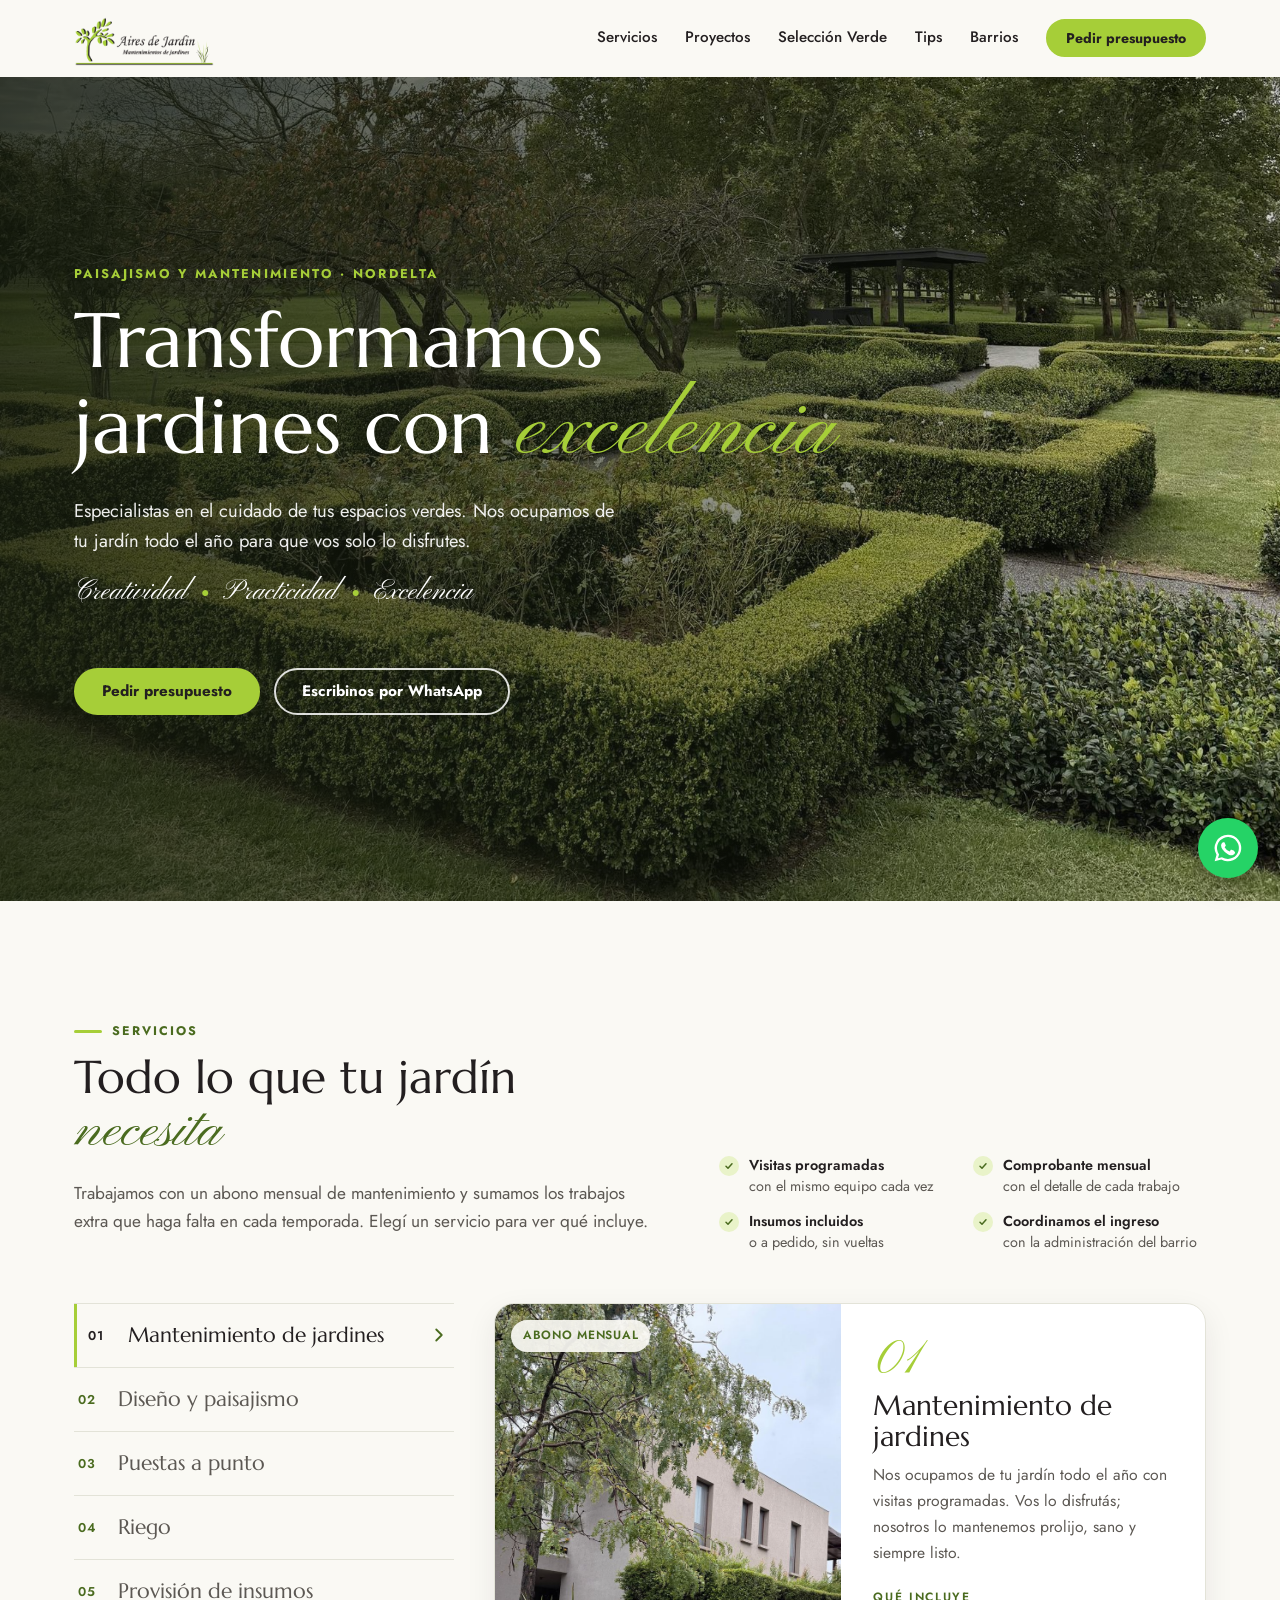
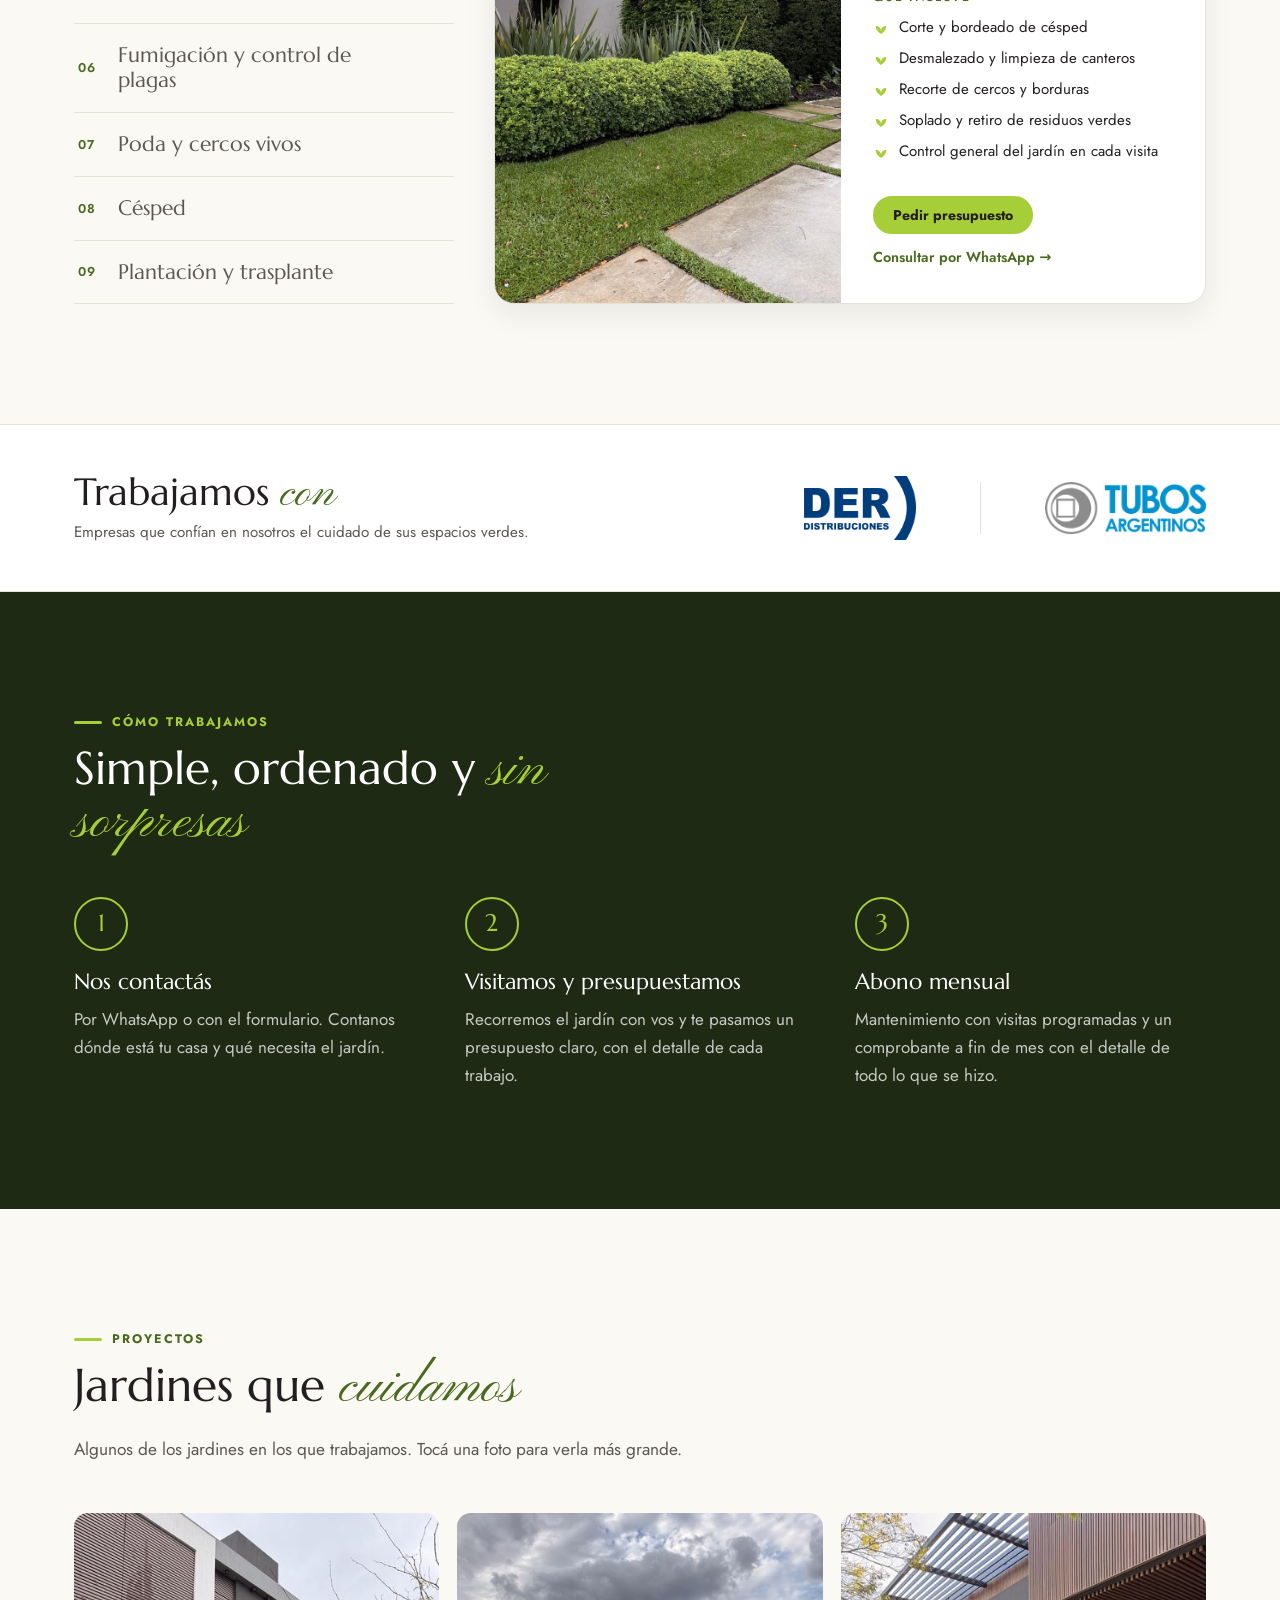
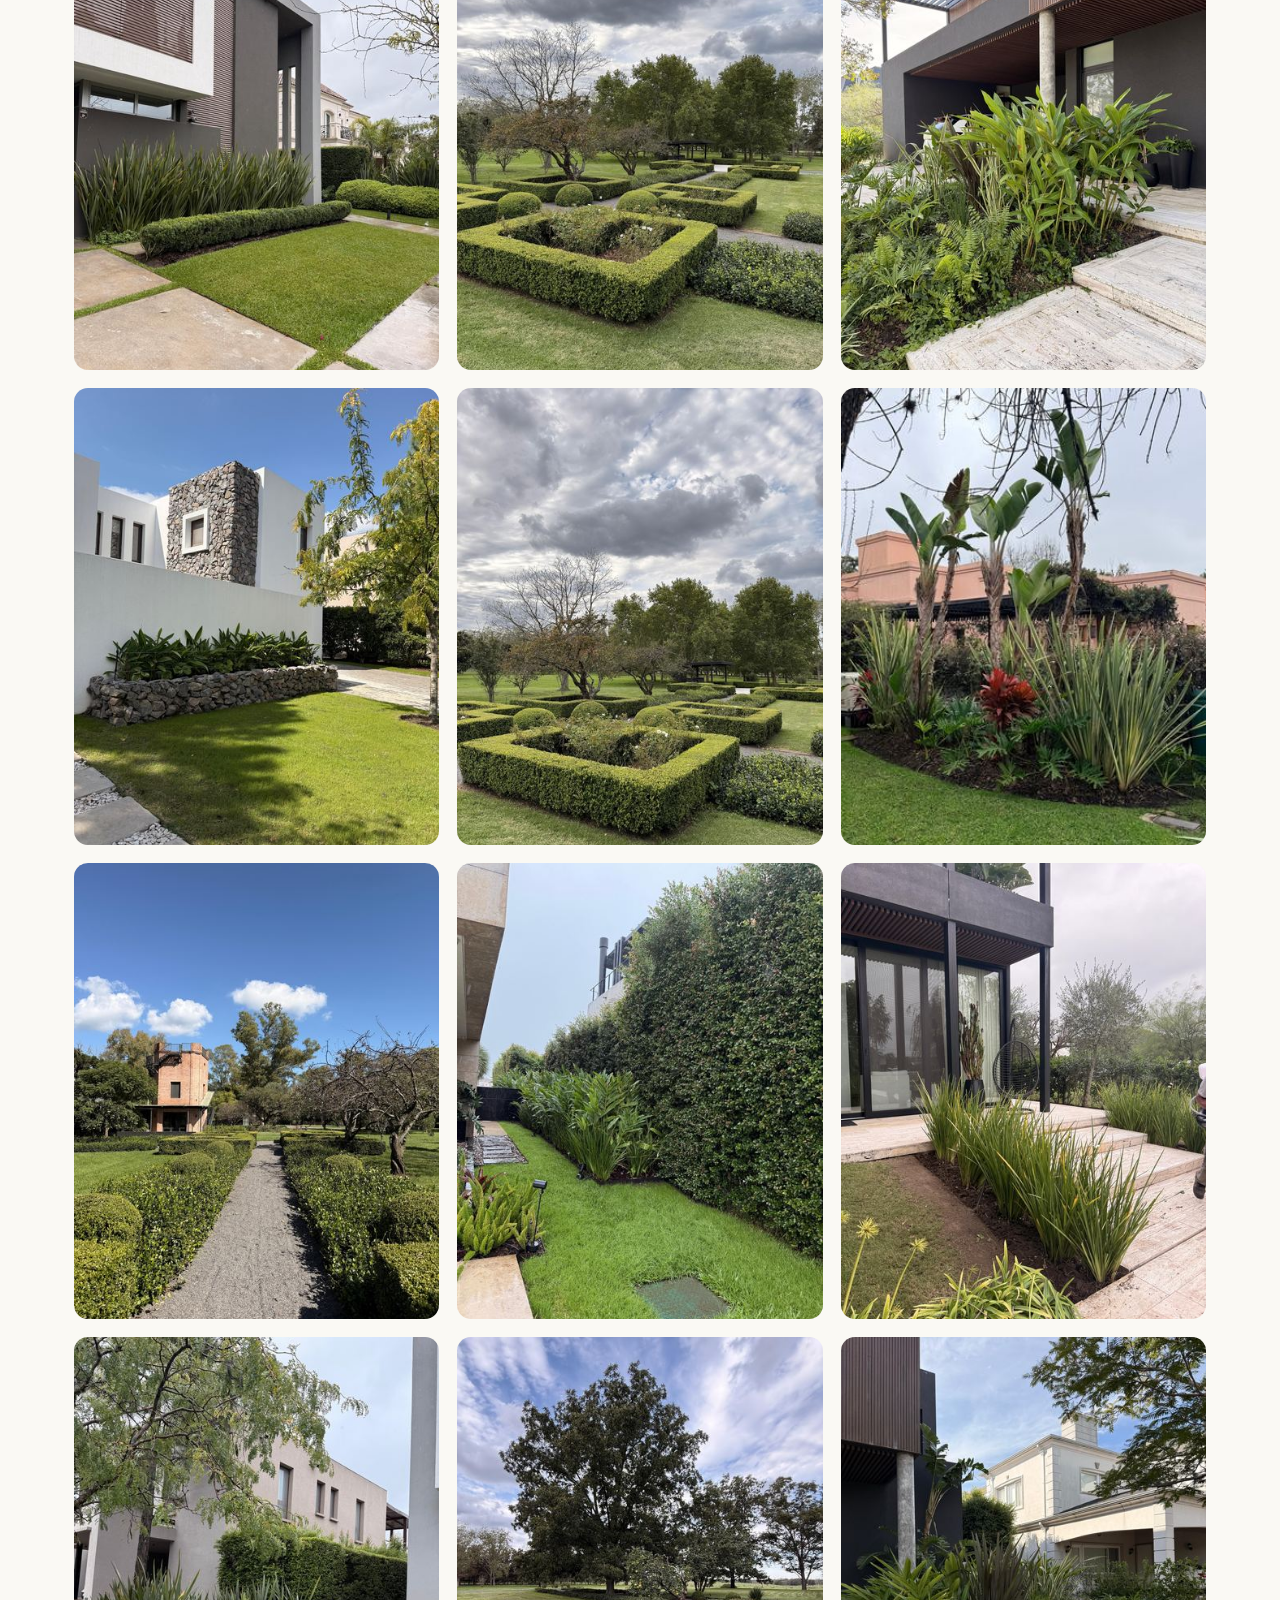
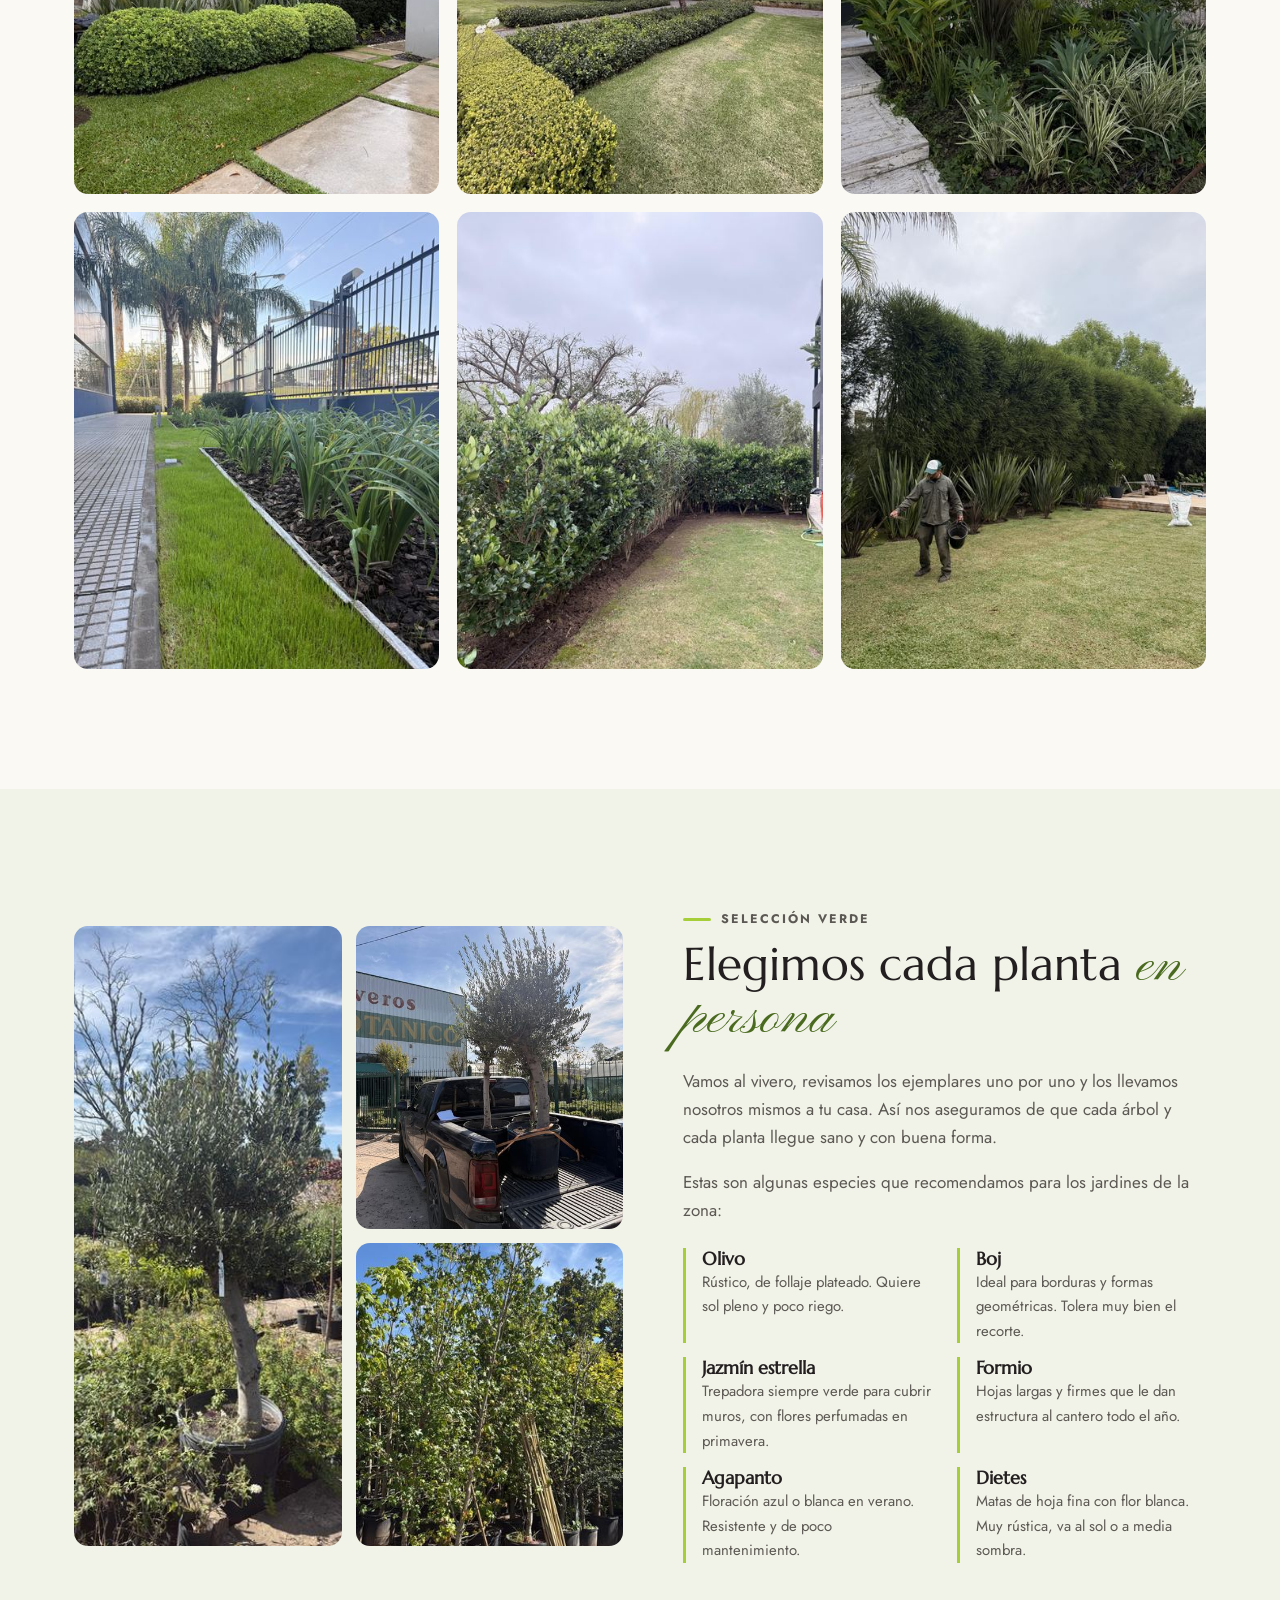
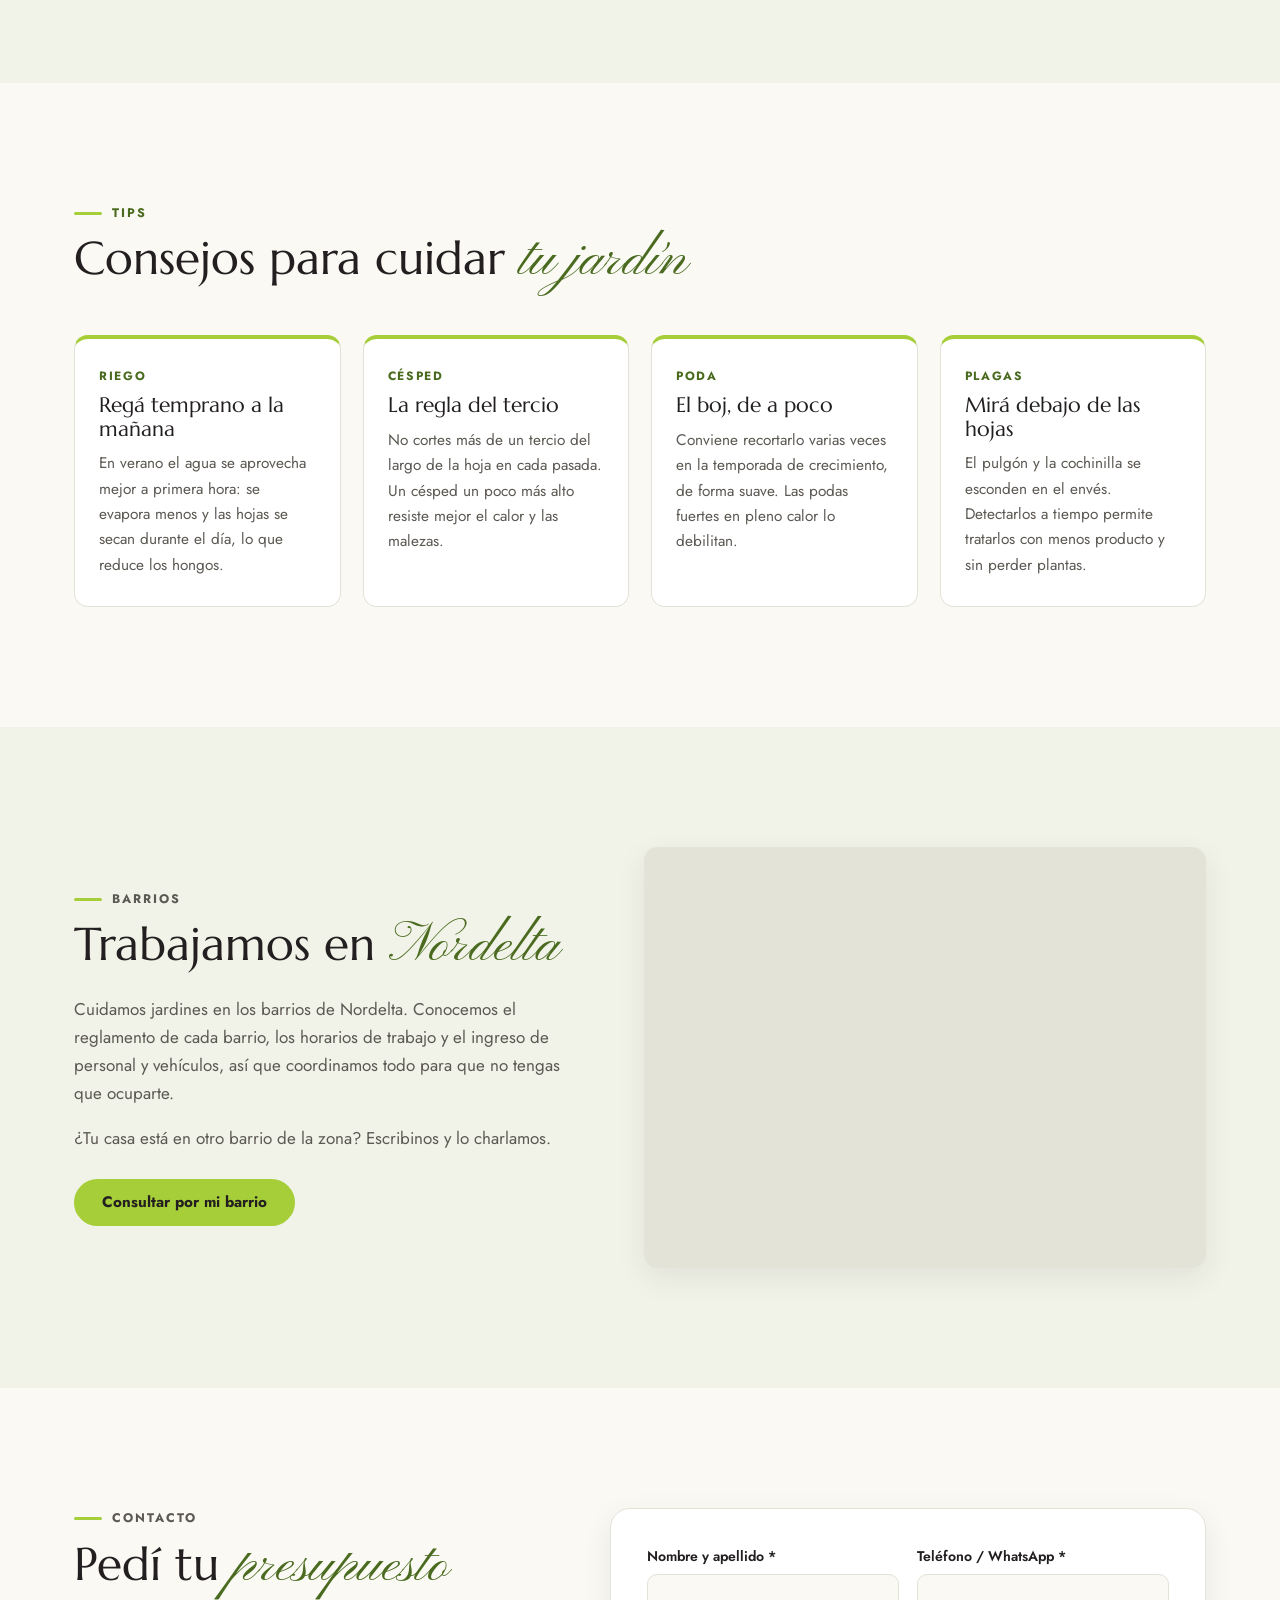
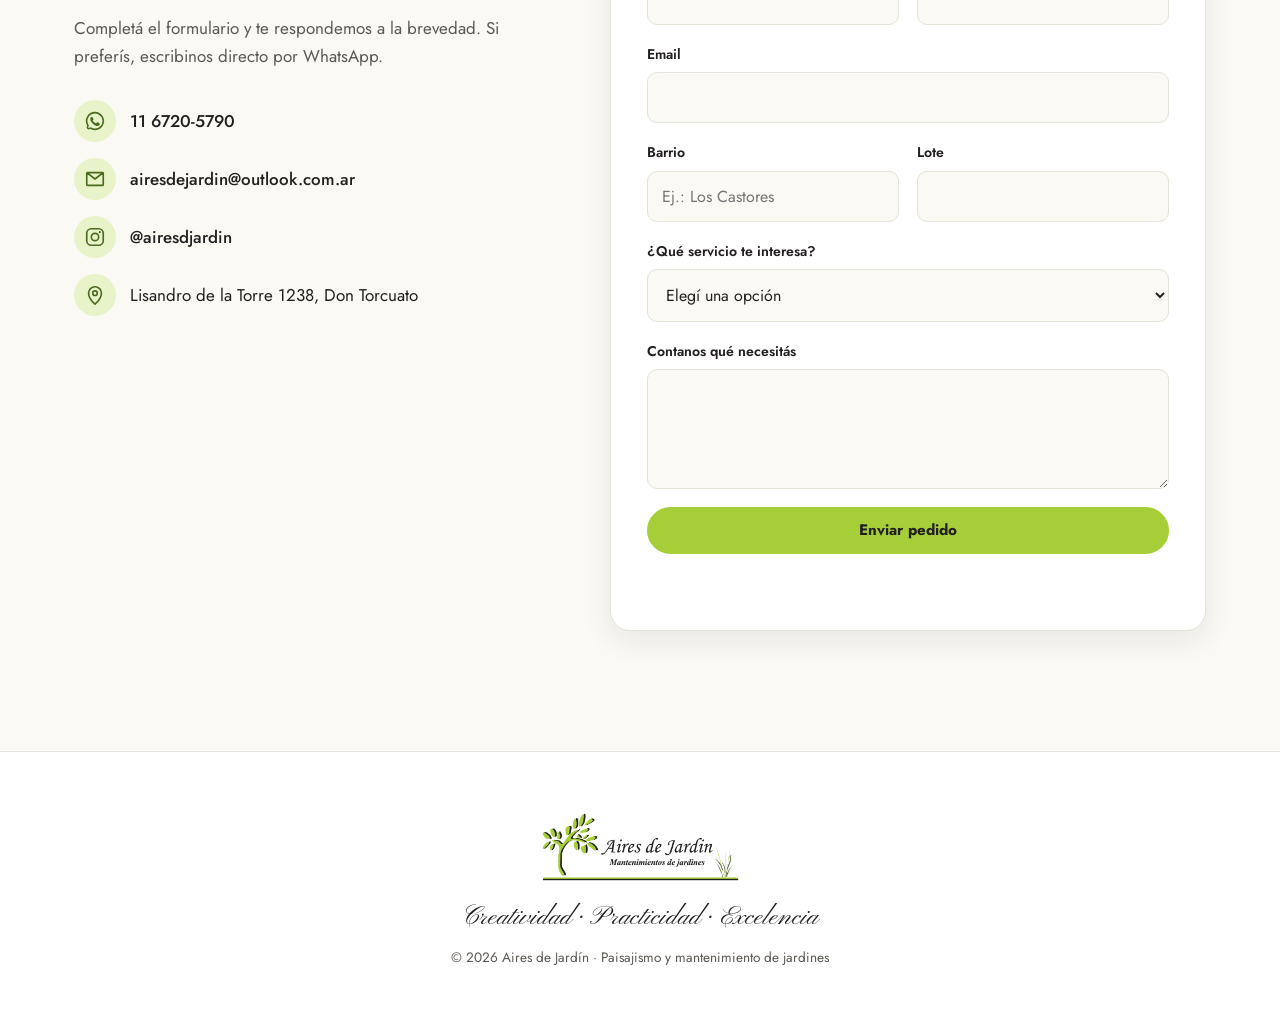
==== index.html @ b291ea43 "Publicar web 03/10/2026 21:58" ====
<!DOCTYPE html>
<html lang="es-AR">
<head>
  <meta charset="UTF-8">
  <meta name="viewport" content="width=device-width, initial-scale=1">
  <title>Aires de Jardín | Paisajismo y mantenimiento de jardines en Nordelta</title>
  <meta name="description" content="Paisajismo y mantenimiento integral de jardines en Nordelta. Diseño, puestas a punto, riego, poda, fumigación y provisión de insumos. Pedí tu presupuesto.">
  <meta name="robots" content="noindex, nofollow">
  <meta name="theme-color" content="#231F20">

  <meta property="og:type" content="website">
  <meta property="og:title" content="Aires de Jardín | Paisajismo y mantenimiento de jardines">
  <meta property="og:description" content="Especialista en el cuidado de tus espacios verdes. Creatividad, practicidad y excelencia en Nordelta.">
  <meta property="og:image" content="assets/img/hero/portada.jpg">
  <meta property="og:locale" content="es_AR">

  <link rel="icon" type="image/png" sizes="32x32" href="assets/logo/favicon-32.png">
  <link rel="apple-touch-icon" href="assets/logo/favicon-180.png">

  <link rel="preconnect" href="https://fonts.googleapis.com">
  <link rel="preconnect" href="https://fonts.gstatic.com" crossorigin>
  <link href="https://fonts.googleapis.com/css2?family=Marcellus&family=Pinyon+Script&family=Jost:wght@400;500;600;700&display=swap" rel="stylesheet">
  <link rel="stylesheet" href="css/estilos.css">

  <script type="application/ld+json">
  {
    "@context": "https://schema.org",
    "@type": "LandscapingBusiness",
    "name": "Aires de Jardín",
    "description": "Paisajismo y mantenimiento de jardines",
    "telephone": "+54 9 11 6720-5790",
    "email": "airesdejardin@outlook.com.ar",
    "address": {
      "@type": "PostalAddress",
      "streetAddress": "Lisandro de la Torre 1238",
      "postalCode": "1611",
      "addressLocality": "Don Torcuato",
      "addressRegion": "Buenos Aires",
      "addressCountry": "AR"
    },
    "areaServed": "Nordelta",
    "sameAs": ["https://www.instagram.com/airesdjardin/", "https://linktr.ee/airesdjardin"]
  }
  </script>
</head>
<body>

<!-- ═══════════ ENCABEZADO ═══════════ -->
<header class="encabezado" id="encabezado">
  <div class="contenedor encabezado__fila">
    <a href="#inicio" class="encabezado__logo" aria-label="Aires de Jardín, ir al inicio">
      <img src="assets/logo/logo-web.png" alt="Aires de Jardín — Mantenimientos de jardines" width="720" height="288">
    </a>

    <button class="menu-boton" id="menuBoton" aria-label="Abrir menú" aria-expanded="false" aria-controls="menu">
      <span></span><span></span><span></span>
    </button>

    <nav class="menu" id="menu" aria-label="Secciones">
      <a href="#servicios">Servicios</a>
      <a href="#proyectos">Proyectos</a>
      <a href="#seleccion-verde">Selección Verde</a>
      <a href="#tips">Tips</a>
      <a href="#barrios">Barrios</a>
      <a href="#contacto" class="boton boton--chico">Pedir presupuesto</a>
    </nav>
  </div>
</header>

<main>

<!-- ═══════════ INICIO ═══════════ -->
<section class="portada" id="inicio">
  <img class="portada__foto" src="assets/img/hero/portada.jpg" alt="Jardín con borduras de boj recortadas en forma geométrica, rosales blancos y árboles al fondo" fetchpriority="high">
  <div class="portada__velo"></div>
  <div class="contenedor portada__contenido">
    <p class="portada__antetitulo">Paisajismo y mantenimiento · Nordelta</p>
    <h1>Transformamos jardines con <em>excelencia</em></h1>
    <p class="portada__texto">Especialistas en el cuidado de tus espacios verdes. Nos ocupamos de tu jardín todo el año para que vos solo lo disfrutes.</p>
    <ul class="portada__valores">
      <li>Creatividad</li>
      <li>Practicidad</li>
      <li>Excelencia</li>
    </ul>
    <div class="portada__botones">
      <a href="#contacto" class="boton">Pedir presupuesto</a>
      <a href="https://wa.me/5491167205790?text=Hola%20Aires%20de%20Jard%C3%ADn%2C%20quisiera%20consultar%20por%20el%20mantenimiento%20de%20mi%20jard%C3%ADn." class="boton boton--claro" target="_blank" rel="noopener">Escribinos por WhatsApp</a>
    </div>
  </div>
</section>

<!-- ═══════════ SERVICIOS ═══════════ -->
<section class="seccion" id="servicios">
  <div class="contenedor">
    <div class="servicios__cabecera">
      <header class="seccion__titulo">
        <p class="antetitulo">Servicios</p>
        <h2>Todo lo que tu jardín <em>necesita</em></h2>
        <p>Trabajamos con un abono mensual de mantenimiento y sumamos los trabajos extra que haga falta en cada temporada. Elegí un servicio para ver qué incluye.</p>
      </header>
      <ul class="ventajas">
        <li><strong>Visitas programadas</strong> con el mismo equipo cada vez</li>
        <li><strong>Comprobante mensual</strong> con el detalle de cada trabajo</li>
        <li><strong>Insumos incluidos</strong> o a pedido, sin vueltas</li>
        <li><strong>Coordinamos el ingreso</strong> con la administración del barrio</li>
      </ul>
    </div>

    <div class="srv" id="srv">
      <button class="srv__tab activo" id="srv-tab-mantenimiento" aria-expanded="true" aria-controls="srv-mantenimiento">
        <span class="srv__num">01</span>
        <span class="srv__nombre">Mantenimiento de jardines</span>
        <svg class="srv__flecha" viewBox="0 0 24 24" aria-hidden="true"><path d="M9 6l6 6-6 6"/></svg>
      </button>
      <div class="srv__panel activo" id="srv-mantenimiento" role="region" aria-labelledby="srv-tab-mantenimiento">
        <div class="srv__foto">
          <img src="assets/img/galeria/borduras-boj.jpg" alt="Borduras redondeadas de boj frente a una casa con césped recién cortado" loading="lazy" width="1050" height="1400">
          <span class="srv__etiqueta">Abono mensual</span>
        </div>
        <div class="srv__info">
          <p class="srv__num-grande">01</p>
          <h3>Mantenimiento de jardines</h3>
          <p class="srv__desc">Nos ocupamos de tu jardín todo el año con visitas programadas. Vos lo disfrutás; nosotros lo mantenemos prolijo, sano y siempre listo.</p>
          <p class="srv__incluye">Qué incluye</p>
          <ul class="srv__lista">
              <li>Corte y bordeado de césped</li>
              <li>Desmalezado y limpieza de canteros</li>
              <li>Recorte de cercos y borduras</li>
              <li>Soplado y retiro de residuos verdes</li>
              <li>Control general del jardín en cada visita</li>
          </ul>
          <div class="srv__botones">
            <a href="#contacto" class="boton boton--chico" data-servicio="Mantenimiento mensual">Pedir presupuesto</a>
            <a href="https://wa.me/5491167205790?text=Hola%20Aires%20de%20Jard%C3%ADn%2C%20quisiera%20consultar%20por%20el%20servicio%20de%20mantenimiento%20de%20jardines." class="srv__wa" target="_blank" rel="noopener">Consultar por WhatsApp →</a>
          </div>
        </div>
      </div>
      <button class="srv__tab" id="srv-tab-diseno" aria-expanded="false" aria-controls="srv-diseno">
        <span class="srv__num">02</span>
        <span class="srv__nombre">Diseño y paisajismo</span>
        <svg class="srv__flecha" viewBox="0 0 24 24" aria-hidden="true"><path d="M9 6l6 6-6 6"/></svg>
      </button>
      <div class="srv__panel" id="srv-diseno" role="region" aria-labelledby="srv-tab-diseno">
        <div class="srv__foto">
          <img src="assets/img/galeria/cantero-entrada-galeria.jpg" alt="Cantero tropical con helechos y follaje junto a la entrada de una casa moderna" loading="lazy" width="1050" height="1400">
          <span class="srv__etiqueta">Proyectos</span>
        </div>
        <div class="srv__info">
          <p class="srv__num-grande">02</p>
          <h3>Diseño y paisajismo</h3>
          <p class="srv__desc">Creamos jardines nuevos o renovamos los existentes, eligiendo cada especie según el sol, el suelo y el estilo de la casa.</p>
          <p class="srv__incluye">Qué incluye</p>
          <ul class="srv__lista">
              <li>Relevamiento del espacio: sol, suelo y drenaje</li>
              <li>Propuesta de diseño y selección de especies</li>
              <li>Armado de canteros, borduras y senderos</li>
              <li>Ejecución completa de la obra</li>
              <li>Seguimiento después de la plantación</li>
          </ul>
          <div class="srv__botones">
            <a href="#contacto" class="boton boton--chico" data-servicio="Diseño y paisajismo">Pedir presupuesto</a>
            <a href="https://wa.me/5491167205790?text=Hola%20Aires%20de%20Jard%C3%ADn%2C%20quisiera%20consultar%20por%20el%20servicio%20de%20dise%C3%B1o%20y%20paisajismo." class="srv__wa" target="_blank" rel="noopener">Consultar por WhatsApp →</a>
          </div>
        </div>
      </div>
      <button class="srv__tab" id="srv-tab-puesta" aria-expanded="false" aria-controls="srv-puesta">
        <span class="srv__num">03</span>
        <span class="srv__nombre">Puestas a punto</span>
        <svg class="srv__flecha" viewBox="0 0 24 24" aria-hidden="true"><path d="M9 6l6 6-6 6"/></svg>
      </button>
      <div class="srv__panel" id="srv-puesta" role="region" aria-labelledby="srv-tab-puesta">
        <div class="srv__foto">
          <img src="assets/img/galeria/cerco-perimetral.jpg" alt="Cerco perimetral recortado y cantero limpio sobre césped" loading="lazy" width="1050" height="1400">
          <span class="srv__etiqueta">Trabajo puntual</span>
        </div>
        <div class="srv__info">
          <p class="srv__num-grande">03</p>
          <h3>Puestas a punto</h3>
          <p class="srv__desc">Recuperamos jardines descuidados o los dejamos impecables para un cambio de temporada, una mudanza o un evento especial.</p>
          <p class="srv__incluye">Qué incluye</p>
          <ul class="srv__lista">
              <li>Limpieza profunda y desmalezado</li>
              <li>Poda y recorte de todo el jardín</li>
              <li>Recuperación del césped</li>
              <li>Reposición de plantas y cobertura de canteros</li>
              <li>Retiro de todos los residuos</li>
          </ul>
          <div class="srv__botones">
            <a href="#contacto" class="boton boton--chico" data-servicio="Puesta a punto">Pedir presupuesto</a>
            <a href="https://wa.me/5491167205790?text=Hola%20Aires%20de%20Jard%C3%ADn%2C%20quisiera%20consultar%20por%20el%20servicio%20de%20puestas%20a%20punto." class="srv__wa" target="_blank" rel="noopener">Consultar por WhatsApp →</a>
          </div>
        </div>
      </div>
      <button class="srv__tab" id="srv-tab-riego" aria-expanded="false" aria-controls="srv-riego">
        <span class="srv__num">04</span>
        <span class="srv__nombre">Riego</span>
        <svg class="srv__flecha" viewBox="0 0 24 24" aria-hidden="true"><path d="M9 6l6 6-6 6"/></svg>
      </button>
      <div class="srv__panel" id="srv-riego" role="region" aria-labelledby="srv-tab-riego">
        <div class="srv__foto">
          <img src="assets/img/galeria/cerco-jazmin.jpg" alt="Jardín con césped verde y parejo junto a un muro cubierto de jazmín" loading="lazy" width="1050" height="1400">
          <span class="srv__etiqueta">Instalación y service</span>
        </div>
        <div class="srv__info">
          <p class="srv__num-grande">04</p>
          <h3>Riego</h3>
          <p class="srv__desc">Instalamos y mantenemos sistemas de riego automático para que cada sector reciba justo el agua que necesita.</p>
          <p class="srv__incluye">Qué incluye</p>
          <ul class="srv__lista">
              <li>Diseño e instalación por aspersión y goteo</li>
              <li>Programación de controladores</li>
              <li>Reparación de pérdidas y aspersores</li>
              <li>Ajuste de horarios según la estación</li>
              <li>Revisión periódica del sistema</li>
          </ul>
          <div class="srv__botones">
            <a href="#contacto" class="boton boton--chico" data-servicio="Riego">Pedir presupuesto</a>
            <a href="https://wa.me/5491167205790?text=Hola%20Aires%20de%20Jard%C3%ADn%2C%20quisiera%20consultar%20por%20el%20servicio%20de%20riego." class="srv__wa" target="_blank" rel="noopener">Consultar por WhatsApp →</a>
          </div>
        </div>
      </div>
      <button class="srv__tab" id="srv-tab-insumos" aria-expanded="false" aria-controls="srv-insumos">
        <span class="srv__num">05</span>
        <span class="srv__nombre">Provisión de insumos</span>
        <svg class="srv__flecha" viewBox="0 0 24 24" aria-hidden="true"><path d="M9 6l6 6-6 6"/></svg>
      </button>
      <div class="srv__panel" id="srv-insumos" role="region" aria-labelledby="srv-tab-insumos">
        <div class="srv__foto">
          <img src="assets/img/galeria/cantero-piedra-negra.jpg" alt="Cantero con piedra negra decorativa y gramíneas junto a una vereda" loading="lazy" width="1050" height="1400">
          <span class="srv__etiqueta">Materiales</span>
        </div>
        <div class="srv__info">
          <p class="srv__num-grande">05</p>
          <h3>Provisión de insumos</h3>
          <p class="srv__desc">Conseguimos los materiales, los llevamos y los aplicamos. Vos no tenés que cargar bolsas ni salir a buscar nada.</p>
          <p class="srv__incluye">Qué incluye</p>
          <ul class="srv__lista">
              <li>Tierra negra y compost</li>
              <li>Corteza y piedras decorativas</li>
              <li>Fertilizantes</li>
              <li>Productos fitosanitarios</li>
              <li>Entrega y aplicación en el jardín</li>
          </ul>
          <div class="srv__botones">
            <a href="#contacto" class="boton boton--chico" data-servicio="Provisión de insumos">Pedir presupuesto</a>
            <a href="https://wa.me/5491167205790?text=Hola%20Aires%20de%20Jard%C3%ADn%2C%20quisiera%20consultar%20por%20el%20servicio%20de%20provisi%C3%B3n%20de%20insumos." class="srv__wa" target="_blank" rel="noopener">Consultar por WhatsApp →</a>
          </div>
        </div>
      </div>
      <button class="srv__tab" id="srv-tab-fumigacion" aria-expanded="false" aria-controls="srv-fumigacion">
        <span class="srv__num">06</span>
        <span class="srv__nombre">Fumigación y control de plagas</span>
        <svg class="srv__flecha" viewBox="0 0 24 24" aria-hidden="true"><path d="M9 6l6 6-6 6"/></svg>
      </button>
      <div class="srv__panel" id="srv-fumigacion" role="region" aria-labelledby="srv-tab-fumigacion">
        <div class="srv__foto">
          <img src="assets/img/galeria/canteros-tropicales.jpg" alt="Cantero sano con aves del paraíso, formios y plantas de follaje rojo" loading="lazy" width="1050" height="1400">
          <span class="srv__etiqueta">Sanidad</span>
        </div>
        <div class="srv__info">
          <p class="srv__num-grande">06</p>
          <h3>Fumigación y control de plagas</h3>
          <p class="srv__desc">Prevenimos y tratamos plagas y enfermedades a tiempo, con productos aplicados en la dosis justa.</p>
          <p class="srv__incluye">Qué incluye</p>
          <ul class="srv__lista">
              <li>Diagnóstico de plagas y enfermedades</li>
              <li>Control de hormigas</li>
              <li>Tratamiento de pulgón, cochinilla y hongos</li>
              <li>Fumigaciones preventivas por temporada</li>
              <li>Detalle de los productos usados en el comprobante</li>
          </ul>
          <div class="srv__botones">
            <a href="#contacto" class="boton boton--chico" data-servicio="Fumigación">Pedir presupuesto</a>
            <a href="https://wa.me/5491167205790?text=Hola%20Aires%20de%20Jard%C3%ADn%2C%20quisiera%20consultar%20por%20el%20servicio%20de%20fumigaci%C3%B3n%20y%20control%20de%20plagas." class="srv__wa" target="_blank" rel="noopener">Consultar por WhatsApp →</a>
          </div>
        </div>
      </div>
      <button class="srv__tab" id="srv-tab-poda" aria-expanded="false" aria-controls="srv-poda">
        <span class="srv__num">07</span>
        <span class="srv__nombre">Poda y cercos vivos</span>
        <svg class="srv__flecha" viewBox="0 0 24 24" aria-hidden="true"><path d="M9 6l6 6-6 6"/></svg>
      </button>
      <div class="srv__panel" id="srv-poda" role="region" aria-labelledby="srv-tab-poda">
        <div class="srv__foto">
          <img src="assets/img/galeria/jardin-boj-pergola.jpg" alt="Jardín formal con canteros de boj recortados en forma geométrica" loading="lazy" width="1050" height="1400">
          <span class="srv__etiqueta">Formas y estructura</span>
        </div>
        <div class="srv__info">
          <p class="srv__num-grande">07</p>
          <h3>Poda y cercos vivos</h3>
          <p class="srv__desc">Damos forma y estructura al jardín: cercos parejos, borduras definidas y plantas que crecen sanas.</p>
          <p class="srv__incluye">Qué incluye</p>
          <ul class="srv__lista">
              <li>Recorte de cercos y borduras</li>
              <li>Formas geométricas en boj</li>
              <li>Poda de arbustos</li>
              <li>Poda de árboles de porte bajo y medio</li>
              <li>Retiro de ramas y restos de poda</li>
          </ul>
          <div class="srv__botones">
            <a href="#contacto" class="boton boton--chico" data-servicio="Poda y cercos">Pedir presupuesto</a>
            <a href="https://wa.me/5491167205790?text=Hola%20Aires%20de%20Jard%C3%ADn%2C%20quisiera%20consultar%20por%20el%20servicio%20de%20poda%20y%20cercos%20vivos." class="srv__wa" target="_blank" rel="noopener">Consultar por WhatsApp →</a>
          </div>
        </div>
      </div>
      <button class="srv__tab" id="srv-tab-cesped" aria-expanded="false" aria-controls="srv-cesped">
        <span class="srv__num">08</span>
        <span class="srv__nombre">Césped</span>
        <svg class="srv__flecha" viewBox="0 0 24 24" aria-hidden="true"><path d="M9 6l6 6-6 6"/></svg>
      </button>
      <div class="srv__panel" id="srv-cesped" role="region" aria-labelledby="srv-tab-cesped">
        <div class="srv__foto">
          <img src="assets/img/galeria/fertilizacion-cesped.jpg" alt="Jardinero de Aires de Jardín fertilizando el césped" loading="lazy" width="1050" height="1400">
          <span class="srv__etiqueta">Siembra y cuidado</span>
        </div>
        <div class="srv__info">
          <p class="srv__num-grande">08</p>
          <h3>Césped</h3>
          <p class="srv__desc">Un césped denso, parejo y bien verde, con el cuidado que corresponde a cada estación del año.</p>
          <p class="srv__incluye">Qué incluye</p>
          <ul class="srv__lista">
              <li>Siembra y resiembra</li>
              <li>Colocación de panes de pasto</li>
              <li>Fertilización por temporada</li>
              <li>Aireado y escarificado</li>
              <li>Nivelación y relleno de pozos</li>
          </ul>
          <div class="srv__botones">
            <a href="#contacto" class="boton boton--chico" data-servicio="Césped">Pedir presupuesto</a>
            <a href="https://wa.me/5491167205790?text=Hola%20Aires%20de%20Jard%C3%ADn%2C%20quisiera%20consultar%20por%20el%20servicio%20de%20c%C3%A9sped." class="srv__wa" target="_blank" rel="noopener">Consultar por WhatsApp →</a>
          </div>
        </div>
      </div>
      <button class="srv__tab" id="srv-tab-plantacion" aria-expanded="false" aria-controls="srv-plantacion">
        <span class="srv__num">09</span>
        <span class="srv__nombre">Plantación y trasplante</span>
        <svg class="srv__flecha" viewBox="0 0 24 24" aria-hidden="true"><path d="M9 6l6 6-6 6"/></svg>
      </button>
      <div class="srv__panel" id="srv-plantacion" role="region" aria-labelledby="srv-tab-plantacion">
        <div class="srv__foto">
          <img src="assets/img/galeria/olivo-traslado.jpg" alt="Olivo cargado en la camioneta para llevarlo desde el vivero al jardín" loading="lazy" width="1050" height="1400">
          <span class="srv__etiqueta">Árboles y plantas</span>
        </div>
        <div class="srv__info">
          <p class="srv__num-grande">09</p>
          <h3>Plantación y trasplante</h3>
          <p class="srv__desc">Elegimos cada ejemplar en el vivero, lo trasladamos y lo plantamos con todo lo necesario para que arraigue bien.</p>
          <p class="srv__incluye">Qué incluye</p>
          <ul class="srv__lista">
              <li>Selección de ejemplares en vivero</li>
              <li>Traslado hasta tu casa</li>
              <li>Plantación con tierra y fertilizante</li>
              <li>Trasplante de ejemplares existentes</li>
              <li>Tutorado y seguimiento</li>
          </ul>
          <div class="srv__botones">
            <a href="#contacto" class="boton boton--chico" data-servicio="Plantación y trasplante">Pedir presupuesto</a>
            <a href="https://wa.me/5491167205790?text=Hola%20Aires%20de%20Jard%C3%ADn%2C%20quisiera%20consultar%20por%20el%20servicio%20de%20plantaci%C3%B3n%20y%20trasplante." class="srv__wa" target="_blank" rel="noopener">Consultar por WhatsApp →</a>
          </div>
        </div>
      </div>
    </div>
  </div>
</section>

<!-- ═══════════ TRABAJAMOS CON ═══════════ -->
<section class="marcas" aria-labelledby="marcasTitulo">
  <div class="contenedor marcas__fila">
    <div class="marcas__texto">
      <h2 id="marcasTitulo">Trabajamos <em>con</em></h2>
      <p>Empresas que confían en nosotros el cuidado de sus espacios verdes.</p>
    </div>
    <ul class="marcas__logos">
      <li><img src="assets/img/marcas/der-distribuciones.png" alt="DER Distribuciones" width="600" height="344" loading="lazy"></li>
      <li><img src="assets/img/marcas/tubos-argentinos.png" alt="Tubos Argentinos" width="700" height="226" loading="lazy"></li>
    </ul>
  </div>
</section>

<!-- ═══════════ CÓMO TRABAJAMOS ═══════════ -->
<section class="seccion seccion--oscura">
  <div class="contenedor">
    <header class="seccion__titulo">
      <p class="antetitulo">Cómo trabajamos</p>
      <h2>Simple, ordenado y <em>sin sorpresas</em></h2>
    </header>
    <ol class="pasos">
      <li>
        <span class="pasos__numero">1</span>
        <h3>Nos contactás</h3>
        <p>Por WhatsApp o con el formulario. Contanos dónde está tu casa y qué necesita el jardín.</p>
      </li>
      <li>
        <span class="pasos__numero">2</span>
        <h3>Visitamos y presupuestamos</h3>
        <p>Recorremos el jardín con vos y te pasamos un presupuesto claro, con el detalle de cada trabajo.</p>
      </li>
      <li>
        <span class="pasos__numero">3</span>
        <h3>Abono mensual</h3>
        <p>Mantenimiento con visitas programadas y un comprobante a fin de mes con el detalle de todo lo que se hizo.</p>
      </li>
    </ol>
  </div>
</section>

<!-- ═══════════ PROYECTOS ═══════════ -->
<section class="seccion" id="proyectos">
  <div class="contenedor">
    <header class="seccion__titulo">
      <p class="antetitulo">Proyectos</p>
      <h2>Jardines que <em>cuidamos</em></h2>
      <p>Algunos de los jardines en los que trabajamos. Tocá una foto para verla más grande.</p>
    </header>

    <div class="galeria" id="galeria">
      <button class="galeria__item" data-grande="assets/img/galeria/frente-casa-moderna.jpg"><img src="assets/img/galeria/frente-casa-moderna-chica.jpg" alt="Frente de casa moderna con césped, bordura de boj y gramíneas altas" loading="lazy" width="450" height="600"></button>
      <button class="galeria__item" data-grande="assets/img/galeria/jardin-boj-pergola.jpg"><img src="assets/img/galeria/jardin-boj-pergola-chica.jpg" alt="Jardín formal de boj con canteros cuadrados y una pérgola al fondo" loading="lazy" width="450" height="600"></button>
      <button class="galeria__item" data-grande="assets/img/galeria/cantero-entrada-galeria.jpg"><img src="assets/img/galeria/cantero-entrada-galeria-chica.jpg" alt="Cantero tropical con helechos y follaje junto a la entrada de una casa" loading="lazy" width="450" height="600"></button>
      <button class="galeria__item" data-grande="assets/img/galeria/cantero-gaviones.jpg"><img src="assets/img/galeria/cantero-gaviones-chica.jpg" alt="Cantero elevado con muro de piedra y césped recién cortado" loading="lazy" width="450" height="600"></button>
      <button class="galeria__item" data-grande="assets/img/galeria/jardin-boj-geometrico.jpg"><img src="assets/img/galeria/jardin-boj-geometrico-chica.jpg" alt="Jardín de estilo francés con canteros de boj y rosales blancos bajo un cielo nublado" loading="lazy" width="450" height="600"></button>
      <button class="galeria__item" data-grande="assets/img/galeria/canteros-tropicales.jpg"><img src="assets/img/galeria/canteros-tropicales-chica.jpg" alt="Cantero curvo con aves del paraíso, formios y plantas de follaje rojo" loading="lazy" width="338" height="600"></button>
      <button class="galeria__item" data-grande="assets/img/galeria/sendero-boj.jpg"><img src="assets/img/galeria/sendero-boj-chica.jpg" alt="Sendero de piedra partida flanqueado por borduras de boj" loading="lazy" width="450" height="600"></button>
      <button class="galeria__item" data-grande="assets/img/galeria/cerco-jazmin.jpg"><img src="assets/img/galeria/cerco-jazmin-chica.jpg" alt="Muro cubierto de jazmín y cantero con plantas de follaje" loading="lazy" width="450" height="600"></button>
      <button class="galeria__item" data-grande="assets/img/galeria/cantero-escalinata.jpg"><img src="assets/img/galeria/cantero-escalinata-chica.jpg" alt="Cantero con matas de dietes junto a una escalinata de travertino" loading="lazy" width="450" height="600"></button>
      <button class="galeria__item" data-grande="assets/img/galeria/borduras-boj.jpg"><img src="assets/img/galeria/borduras-boj-chica.jpg" alt="Borduras redondeadas de boj frente a una casa con césped y camino de lajas" loading="lazy" width="450" height="600"></button>
      <button class="galeria__item" data-grande="assets/img/galeria/cerco-boj-roble.jpg"><img src="assets/img/galeria/cerco-boj-roble-chica.jpg" alt="Cerco de boj prolijo junto a un gran roble y césped" loading="lazy" width="450" height="600"></button>
      <button class="galeria__item" data-grande="assets/img/galeria/cantero-entrada.jpg"><img src="assets/img/galeria/cantero-entrada-chica.jpg" alt="Cantero con plantas de follaje variegado en la entrada de una casa" loading="lazy" width="450" height="600"></button>
      <button class="galeria__item" data-grande="assets/img/galeria/cantero-piedra-negra.jpg"><img src="assets/img/galeria/cantero-piedra-negra-chica.jpg" alt="Cantero lineal con piedra negra y gramíneas junto a una vereda" loading="lazy" width="450" height="600"></button>
      <button class="galeria__item" data-grande="assets/img/galeria/cerco-perimetral.jpg"><img src="assets/img/galeria/cerco-perimetral-chica.jpg" alt="Cerco perimetral de arbustos recortado sobre césped" loading="lazy" width="450" height="600"></button>
      <button class="galeria__item" data-grande="assets/img/galeria/fertilizacion-cesped.jpg"><img src="assets/img/galeria/fertilizacion-cesped-chica.jpg" alt="Jardinero de Aires de Jardín fertilizando el césped" loading="lazy" width="450" height="600"></button>
    </div>
  </div>
</section>

<!-- ═══════════ SELECCIÓN VERDE ═══════════ -->
<section class="seccion seccion--suave" id="seleccion-verde">
  <div class="contenedor">
    <div class="seleccion">
      <div class="seleccion__fotos">
        <img src="assets/img/galeria/vivero-olivo-chica.jpg" alt="Olivo en maceta elegido en el vivero" loading="lazy" width="450" height="600">
        <img src="assets/img/galeria/olivo-traslado-chica.jpg" alt="Olivo cargado en la camioneta para llevarlo al jardín" loading="lazy" width="450" height="600">
        <img src="assets/img/galeria/vivero-arboles-chica.jpg" alt="Árboles jóvenes en el vivero listos para plantar" loading="lazy" width="450" height="600">
      </div>
      <div class="seleccion__texto">
        <p class="antetitulo">Selección Verde</p>
        <h2>Elegimos cada planta <em>en persona</em></h2>
        <p>Vamos al vivero, revisamos los ejemplares uno por uno y los llevamos nosotros mismos a tu casa. Así nos aseguramos de que cada árbol y cada planta llegue sano y con buena forma.</p>
        <p>Estas son algunas especies que recomendamos para los jardines de la zona:</p>
        <ul class="especies">
          <li><strong>Olivo</strong> Rústico, de follaje plateado. Quiere sol pleno y poco riego.</li>
          <li><strong>Boj</strong> Ideal para borduras y formas geométricas. Tolera muy bien el recorte.</li>
          <li><strong>Jazmín estrella</strong> Trepadora siempre verde para cubrir muros, con flores perfumadas en primavera.</li>
          <li><strong>Formio</strong> Hojas largas y firmes que le dan estructura al cantero todo el año.</li>
          <li><strong>Agapanto</strong> Floración azul o blanca en verano. Resistente y de poco mantenimiento.</li>
          <li><strong>Dietes</strong> Matas de hoja fina con flor blanca. Muy rústica, va al sol o a media sombra.</li>
        </ul>
      </div>
    </div>
  </div>
</section>

<!-- ═══════════ TIPS ═══════════ -->
<section class="seccion" id="tips">
  <div class="contenedor">
    <header class="seccion__titulo">
      <p class="antetitulo">Tips</p>
      <h2>Consejos para cuidar <em>tu jardín</em></h2>
    </header>
    <div class="tips">
      <article class="tip">
        <p class="tip__etiqueta">Riego</p>
        <h3>Regá temprano a la mañana</h3>
        <p>En verano el agua se aprovecha mejor a primera hora: se evapora menos y las hojas se secan durante el día, lo que reduce los hongos.</p>
      </article>
      <article class="tip">
        <p class="tip__etiqueta">Césped</p>
        <h3>La regla del tercio</h3>
        <p>No cortes más de un tercio del largo de la hoja en cada pasada. Un césped un poco más alto resiste mejor el calor y las malezas.</p>
      </article>
      <article class="tip">
        <p class="tip__etiqueta">Poda</p>
        <h3>El boj, de a poco</h3>
        <p>Conviene recortarlo varias veces en la temporada de crecimiento, de forma suave. Las podas fuertes en pleno calor lo debilitan.</p>
      </article>
      <article class="tip">
        <p class="tip__etiqueta">Plagas</p>
        <h3>Mirá debajo de las hojas</h3>
        <p>El pulgón y la cochinilla se esconden en el envés. Detectarlos a tiempo permite tratarlos con menos producto y sin perder plantas.</p>
      </article>
    </div>
  </div>
</section>

<!-- ═══════════ BARRIOS ═══════════ -->
<section class="seccion seccion--suave" id="barrios">
  <div class="contenedor barrios">
    <div class="barrios__texto">
      <p class="antetitulo">Barrios</p>
      <h2>Trabajamos en <em>Nordelta</em></h2>
      <p>Cuidamos jardines en los barrios de Nordelta. Conocemos el reglamento de cada barrio, los horarios de trabajo y el ingreso de personal y vehículos, así que coordinamos todo para que no tengas que ocuparte.</p>
      <p>¿Tu casa está en otro barrio de la zona? Escribinos y lo charlamos.</p>
      <a href="#contacto" class="boton">Consultar por mi barrio</a>
    </div>
    <div class="barrios__mapa">
      <iframe title="Mapa de Nordelta" src="https://www.google.com/maps?q=Nordelta,+Tigre,+Buenos+Aires&z=13&output=embed" loading="lazy" referrerpolicy="no-referrer-when-downgrade"></iframe>
    </div>
  </div>
</section>

<!-- ═══════════ CONTACTO ═══════════ -->
<section class="seccion" id="contacto">
  <div class="contenedor contacto">
    <div class="contacto__info">
      <p class="antetitulo">Contacto</p>
      <h2>Pedí tu <em>presupuesto</em></h2>
      <p>Completá el formulario y te respondemos a la brevedad. Si preferís, escribinos directo por WhatsApp.</p>

      <ul class="datos">
        <li>
          <svg viewBox="0 0 24 24" aria-hidden="true"><path d="M12 2a10 10 0 00-8.6 15.1L2 22l5-1.3A10 10 0 1012 2zm0 18.2a8.2 8.2 0 01-4.2-1.1l-.3-.2-3 .8.8-2.9-.2-.3A8.2 8.2 0 1112 20.2zm4.5-6.1c-.2-.1-1.5-.7-1.7-.8s-.4-.1-.6.1-.7.8-.8 1-.3.2-.5.1a6.7 6.7 0 01-3.3-2.9c-.3-.4.3-.4.7-1.3.1-.2 0-.3 0-.4l-.8-1.8c-.2-.5-.4-.4-.6-.4h-.5a1 1 0 00-.7.3 2.9 2.9 0 00-.9 2.2 5 5 0 001 2.7 11.5 11.5 0 004.4 3.9c1.6.7 2.3.8 3.1.6a2.7 2.7 0 001.8-1.2 2.2 2.2 0 00.1-1.2c0-.1-.2-.2-.5-.3z"/></svg>
          <a href="https://wa.me/5491167205790" target="_blank" rel="noopener">11 6720-5790</a>
        </li>
        <li>
          <svg viewBox="0 0 24 24" aria-hidden="true"><path d="M3 5h18v14H3zm0 0l9 7 9-7" fill="none" stroke="currentColor" stroke-width="1.8" stroke-linejoin="round"/></svg>
          <a href="mailto:airesdejardin@outlook.com.ar">airesdejardin@outlook.com.ar</a>
        </li>
        <li>
          <svg viewBox="0 0 24 24" aria-hidden="true"><rect x="3" y="3" width="18" height="18" rx="5" fill="none" stroke="currentColor" stroke-width="1.8"/><circle cx="12" cy="12" r="4" fill="none" stroke="currentColor" stroke-width="1.8"/><circle cx="17.3" cy="6.7" r="1.2"/></svg>
          <a href="https://www.instagram.com/airesdjardin/" target="_blank" rel="noopener">@airesdjardin</a>
        </li>
        <li>
          <svg viewBox="0 0 24 24" aria-hidden="true"><path d="M12 22s7-6.3 7-12a7 7 0 10-14 0c0 5.7 7 12 7 12z" fill="none" stroke="currentColor" stroke-width="1.8"/><circle cx="12" cy="10" r="2.5" fill="none" stroke="currentColor" stroke-width="1.8"/></svg>
          <span>Lisandro de la Torre 1238, Don Torcuato</span>
        </li>
      </ul>
    </div>

    <form class="formulario" id="formulario" novalidate>
      <div class="formulario__fila">
        <label>Nombre y apellido *
          <input type="text" name="nombre" required maxlength="80" autocomplete="name">
        </label>
        <label>Teléfono / WhatsApp *
          <input type="tel" name="telefono" required maxlength="40" autocomplete="tel">
        </label>
      </div>
      <label>Email
        <input type="email" name="email" maxlength="120" autocomplete="email">
      </label>
      <div class="formulario__fila">
        <label>Barrio
          <input type="text" name="barrio" maxlength="80" placeholder="Ej.: Los Castores">
        </label>
        <label>Lote
          <input type="text" name="lote" maxlength="20">
        </label>
      </div>
      <label>¿Qué servicio te interesa?
        <select name="servicio">
          <option value="">Elegí una opción</option>
          <option>Mantenimiento mensual</option>
          <option>Diseño y paisajismo</option>
          <option>Puesta a punto</option>
          <option>Riego</option>
          <option>Provisión de insumos</option>
          <option>Fumigación</option>
          <option>Poda y cercos</option>
          <option>Césped</option>
          <option>Plantación y trasplante</option>
          <option>Otro</option>
        </select>
      </label>
      <label>Contanos qué necesitás
        <textarea name="mensaje" rows="4" maxlength="2000"></textarea>
      </label>
      <!-- Campo trampa para robots: las personas no lo ven -->
      <label class="trampa" aria-hidden="true">No completar
        <input type="text" name="sitio_web" tabindex="-1" autocomplete="off">
      </label>
      <button type="submit" class="boton boton--ancho" id="formularioBoton">Enviar pedido</button>
      <p class="formulario__aviso" id="formularioAviso" role="status" aria-live="polite"></p>
    </form>
  </div>
</section>

</main>

<!-- ═══════════ PIE ═══════════ -->
<footer class="pie">
  <div class="contenedor pie__fila">
    <img src="assets/logo/logo-web.png" alt="Aires de Jardín" class="pie__logo" width="720" height="288" loading="lazy">
    <p class="pie__lema">Creatividad · Practicidad · Excelencia</p>
    <p class="pie__copia">© <span id="anio">2026</span> Aires de Jardín · Paisajismo y mantenimiento de jardines</p>
  </div>
</footer>

<!-- Botón flotante de WhatsApp -->
<a class="whatsapp-flotante" href="https://wa.me/5491167205790?text=Hola%20Aires%20de%20Jard%C3%ADn%2C%20quisiera%20hacer%20una%20consulta." target="_blank" rel="noopener" aria-label="Escribinos por WhatsApp">
  <svg viewBox="0 0 24 24" aria-hidden="true"><path d="M12 2a10 10 0 00-8.6 15.1L2 22l5-1.3A10 10 0 1012 2zm0 18.2a8.2 8.2 0 01-4.2-1.1l-.3-.2-3 .8.8-2.9-.2-.3A8.2 8.2 0 1112 20.2zm4.5-6.1c-.2-.1-1.5-.7-1.7-.8s-.4-.1-.6.1-.7.8-.8 1-.3.2-.5.1a6.7 6.7 0 01-3.3-2.9c-.3-.4.3-.4.7-1.3.1-.2 0-.3 0-.4l-.8-1.8c-.2-.5-.4-.4-.6-.4h-.5a1 1 0 00-.7.3 2.9 2.9 0 00-.9 2.2 5 5 0 001 2.7 11.5 11.5 0 004.4 3.9c1.6.7 2.3.8 3.1.6a2.7 2.7 0 001.8-1.2 2.2 2.2 0 00.1-1.2c0-.1-.2-.2-.5-.3z"/></svg>
</a>

<!-- Visor de fotos de la galería -->
<div class="visor" id="visor" hidden>
  <button class="visor__cerrar" id="visorCerrar" aria-label="Cerrar">×</button>
  <button class="visor__flecha visor__flecha--izq" id="visorAnterior" aria-label="Foto anterior">‹</button>
  <img id="visorFoto" alt="">
  <button class="visor__flecha visor__flecha--der" id="visorSiguiente" aria-label="Foto siguiente">›</button>
</div>

<script src="js/sitio.js"></script>
</body>
</html>
---- css/estilos.css ----
/* ═══════════════════════════════════════════════════════════
   Aires de Jardín — estilos de la web pública
   Colores tomados del logo: verde lima #A6CE38 y negro cálido #231F20
   ═══════════════════════════════════════════════════════════ */

:root {
  --lima: #A6CE38;
  --lima-claro: #E9F3C9;
  --verde: #4A6B1F;          /* verde oscuro para textos destacados sobre fondo claro */
  --verde-profundo: #1E2A14; /* fondo de las secciones oscuras */
  --negro: #231F20;
  --gris: #5C5853;
  --crema: #FAF9F4;
  --suave: #F1F3E8;
  --borde: #E3E3D8;
  --blanco: #FFFFFF;

  --serif: 'Marcellus', Georgia, 'Times New Roman', serif;
  --firma: 'Pinyon Script', 'Monotype Corsiva', cursive; /* palabras destacadas, como la cursiva del logo */
  --sans: 'Jost', system-ui, -apple-system, 'Segoe UI', sans-serif;

  --radio: 14px;
  --sombra: 0 10px 30px rgba(35, 31, 32, .08);
  --alto-encabezado: 76px;
}

*, *::before, *::after { box-sizing: border-box; }

html { scroll-behavior: smooth; scroll-padding-top: var(--alto-encabezado); }

body {
  margin: 0;
  font-family: var(--sans);
  font-size: 17px;
  line-height: 1.65;
  color: var(--negro);
  background: var(--crema);
  -webkit-font-smoothing: antialiased;
}

img { max-width: 100%; display: block; }
a { color: inherit; }

h1, h2, h3 {
  font-family: var(--serif);
  font-weight: 400;
  line-height: 1.12;
  margin: 0 0 .5em;
}
h2 { font-size: clamp(2rem, 4.2vw, 2.9rem); }
h3 { font-size: 1.4rem; }

/* Palabra destacada en letra manuscrita dentro de los títulos */
h1 em, h2 em {
  font-family: var(--firma);
  font-style: normal;
  font-weight: 400;
  font-size: 1.2em;
  line-height: .8;
  color: var(--verde);
  padding-right: .06em;
}
.seccion--oscura h2 em { color: var(--lima); }
p { margin: 0 0 1em; }

.contenedor {
  width: 100%;
  max-width: 1180px;
  margin: 0 auto;
  padding: 0 24px;
}

.antetitulo {
  font-size: .78rem;
  font-weight: 700;
  letter-spacing: .16em;
  text-transform: uppercase;
  color: var(--verde);
  margin-bottom: .8em;
  display: flex;
  align-items: center;
  gap: 10px;
}
.antetitulo::before {
  content: '';
  width: 28px;
  height: 3px;
  background: var(--lima);
  border-radius: 2px;
}

/* ─── Botones ─── */
.boton {
  display: inline-flex;
  align-items: center;
  justify-content: center;
  gap: 8px;
  padding: 14px 26px;
  border: 2px solid var(--lima);
  border-radius: 999px;
  background: var(--lima);
  color: var(--negro);
  font: 700 .95rem/1 var(--sans);
  text-decoration: none;
  cursor: pointer;
  transition: background .2s, border-color .2s, transform .2s;
}
.boton:hover { background: #B8DB55; border-color: #B8DB55; transform: translateY(-1px); }
.boton:focus-visible { outline: 3px solid var(--negro); outline-offset: 3px; }
.boton--claro { background: transparent; border-color: rgba(255,255,255,.85); color: var(--blanco); }
.boton--claro:hover { background: rgba(255,255,255,.12); border-color: var(--blanco); }
.boton--chico { padding: 10px 18px; font-size: .88rem; }
.boton--ancho { width: 100%; }
.boton[disabled] { opacity: .6; cursor: wait; transform: none; }

/* ─── Encabezado ─── */
.encabezado {
  position: sticky;
  top: 0;
  z-index: 50;
  background: rgba(250, 249, 244, .94);
  backdrop-filter: blur(10px);
  -webkit-backdrop-filter: blur(10px);
  border-bottom: 1px solid transparent;
  transition: border-color .2s, box-shadow .2s;
}
.encabezado.con-sombra { border-color: var(--borde); box-shadow: 0 4px 20px rgba(35,31,32,.05); }
.encabezado__fila {
  height: var(--alto-encabezado);
  display: flex;
  align-items: center;
  justify-content: space-between;
  gap: 20px;
}
.encabezado__logo img { height: 56px; width: auto; }

.menu { display: flex; align-items: center; gap: 28px; }
.menu a:not(.boton) {
  text-decoration: none;
  font-weight: 500;
  font-size: .95rem;
  position: relative;
  padding: 4px 0;
}
.menu a:not(.boton)::after {
  content: '';
  position: absolute;
  left: 0; right: 0; bottom: -2px;
  height: 2px;
  background: var(--lima);
  transform: scaleX(0);
  transition: transform .2s;
}
.menu a:not(.boton):hover::after { transform: scaleX(1); }

.menu-boton {
  display: none;
  width: 44px; height: 44px;
  border: 0;
  background: transparent;
  cursor: pointer;
  padding: 10px;
}
.menu-boton span {
  display: block;
  height: 2px;
  background: var(--negro);
  margin: 5px 0;
  border-radius: 2px;
  transition: transform .25s, opacity .25s;
}
.menu-boton[aria-expanded="true"] span:nth-child(1) { transform: translateY(7px) rotate(45deg); }
.menu-boton[aria-expanded="true"] span:nth-child(2) { opacity: 0; }
.menu-boton[aria-expanded="true"] span:nth-child(3) { transform: translateY(-7px) rotate(-45deg); }

/* ─── Portada ─── */
.portada {
  position: relative;
  min-height: min(calc(100vh - var(--alto-encabezado)), 860px);
  display: flex;
  align-items: center;
  color: var(--blanco);
  overflow: hidden;
}
@supports (min-height: 100svh) {
  .portada { min-height: min(calc(100svh - var(--alto-encabezado)), 860px); }
}
.portada__foto {
  position: absolute;
  inset: 0;
  width: 100%; height: 100%;
  object-fit: cover;
  object-position: center 60%;
}
.portada__velo {
  position: absolute;
  inset: 0;
  background: linear-gradient(90deg, rgba(20,26,12,.82) 0%, rgba(20,26,12,.55) 45%, rgba(20,26,12,.15) 100%);
}
.portada__contenido { position: relative; padding-top: 60px; padding-bottom: 60px; }
.portada__antetitulo {
  font-size: .8rem;
  font-weight: 700;
  letter-spacing: .18em;
  text-transform: uppercase;
  color: var(--lima);
}
.portada h1 {
  font-size: clamp(2.6rem, 6.4vw, 4.8rem);
  max-width: 13ch;
  margin-bottom: .35em;
}
.portada h1 em { color: var(--lima); }
.portada__texto { font-size: 1.15rem; max-width: 34rem; opacity: .92; }
.portada__valores {
  list-style: none;
  padding: 0;
  margin: 0 0 2em;
  display: flex;
  flex-wrap: wrap;
  font-family: var(--firma);
  font-size: 1.75rem;
  line-height: 1.3;
}
.portada__valores li + li::before {
  content: '●';
  font-size: .5em;
  vertical-align: middle;
  color: var(--lima);
  margin: 0 14px;
}
.portada__botones { display: flex; flex-wrap: wrap; gap: 14px; }

/* ─── Secciones ─── */
.seccion { padding: clamp(70px, 10vw, 120px) 0; }
.seccion--suave { background: var(--suave); }
.seccion--oscura { background: var(--verde-profundo); color: var(--blanco); }
.seccion--oscura .antetitulo { color: var(--lima); }

.seccion__titulo { max-width: 640px; margin-bottom: 50px; }
.seccion__titulo p:last-child { color: var(--gris); font-size: 1.08rem; }
.seccion--oscura .seccion__titulo p:last-child { color: rgba(255,255,255,.75); }

/* ─── Servicios: explorador (lista a la izquierda, detalle a la derecha) ─── */
.servicios__cabecera {
  display: grid;
  grid-template-columns: 1.2fr 1fr;
  gap: 40px 60px;
  align-items: end;
  margin-bottom: 50px;
}
.servicios__cabecera .seccion__titulo { margin-bottom: 0; }
.ventajas {
  list-style: none;
  margin: 0; padding: 0;
  display: grid;
  grid-template-columns: 1fr 1fr;
  gap: 14px 22px;
}
.ventajas li {
  font-size: .9rem;
  color: var(--gris);
  line-height: 1.45;
  padding-left: 30px;
  position: relative;
}
.ventajas li::before {
  content: '';
  position: absolute;
  left: 0; top: 1px;
  width: 20px; height: 20px;
  border-radius: 50%;
  background: var(--lima-claro) url("data:image/svg+xml,%3Csvg xmlns='http://www.w3.org/2000/svg' viewBox='0 0 24 24'%3E%3Cpath d='M6 12.5l4 4 8-9' fill='none' stroke='%234A6B1F' stroke-width='3' stroke-linecap='round' stroke-linejoin='round'/%3E%3C/svg%3E") center/12px no-repeat;
}
.ventajas strong { display: block; color: var(--negro); font-weight: 600; }

.srv {
  display: grid;
  grid-template-columns: minmax(280px, 380px) 1fr;
  column-gap: 40px;
  align-items: start;
}
.srv__tab {
  grid-column: 1;
  display: flex;
  align-items: center;
  gap: 18px;
  width: 100%;
  padding: 19px 4px;
  border: 0;
  border-bottom: 1px solid var(--borde);
  background: none;
  text-align: left;
  font: inherit;
  color: var(--gris);
  cursor: pointer;
  transition: color .2s, padding .25s;
}
.srv__tab:first-of-type { border-top: 1px solid var(--borde); }
.srv__num { font-size: .8rem; font-weight: 600; letter-spacing: .08em; color: var(--verde); min-width: 22px; }
.srv__nombre { flex: 1; font-family: var(--serif); font-size: 1.3rem; line-height: 1.2; }
.srv__flecha {
  width: 22px; height: 22px;
  fill: none; stroke: currentColor; stroke-width: 2; stroke-linecap: round; stroke-linejoin: round;
  opacity: 0;
  transform: translateX(-6px);
  transition: opacity .2s, transform .2s;
}
.srv__tab:hover { color: var(--negro); }
.srv__tab:hover .srv__flecha { opacity: .5; transform: none; }
.srv__tab.activo { color: var(--negro); padding-left: 14px; }
.srv__tab.activo .srv__flecha { opacity: 1; transform: none; color: var(--verde); }
.srv__tab.activo .srv__num { color: var(--negro); }
.srv__tab:focus-visible { outline: 3px solid var(--lima); outline-offset: 2px; }
.srv__tab.activo { box-shadow: inset 3px 0 0 var(--lima); }

/* Todos los paneles ocupan la misma celda; solo se ve el activo */
.srv__panel {
  grid-column: 2;
  grid-row: 1 / span 9;
  display: none;
  grid-template-columns: 1fr 1.05fr;
  background: var(--blanco);
  border: 1px solid var(--borde);
  border-radius: 20px;
  overflow: hidden;
  box-shadow: var(--sombra);
  min-height: 100%;
}
.srv__panel.activo { display: grid; animation: srvEntrar .35s ease; }
@keyframes srvEntrar { from { opacity: 0; transform: translateY(8px); } to { opacity: 1; transform: none; } }

.srv__foto { position: relative; min-height: 320px; }
.srv__foto img { position: absolute; inset: 0; width: 100%; height: 100%; object-fit: cover; }
.srv__etiqueta {
  position: absolute;
  left: 16px; top: 16px;
  padding: 6px 12px;
  border-radius: 999px;
  background: rgba(250, 249, 244, .92);
  font-size: .75rem;
  font-weight: 600;
  letter-spacing: .06em;
  text-transform: uppercase;
  color: var(--verde);
}
.srv__info { padding: 34px 32px; display: flex; flex-direction: column; }
.srv__num-grande {
  font-family: var(--firma);
  font-size: 3rem;
  line-height: 1;
  color: var(--lima);
  margin: 0 0 4px;
}
.srv__info h3 { font-size: 1.75rem; margin-bottom: .35em; }
.srv__desc { color: var(--gris); font-size: .98rem; }
.srv__incluye {
  font-size: .75rem;
  font-weight: 600;
  letter-spacing: .14em;
  text-transform: uppercase;
  color: var(--verde);
  margin: 6px 0 10px;
}
.srv__lista { list-style: none; margin: 0 0 26px; padding: 0; display: grid; gap: 9px; }
.srv__lista li {
  position: relative;
  padding-left: 26px;
  font-size: .94rem;
  line-height: 1.45;
}
.srv__lista li::before {
  content: '';
  position: absolute;
  left: 0; top: 3px;
  width: 16px; height: 16px;
  background: url("data:image/svg+xml,%3Csvg xmlns='http://www.w3.org/2000/svg' viewBox='0 0 24 24'%3E%3Cpath d='M12 21c-5-3-8-7-8-12 5 0 8 3 8 8 0-5 3-8 8-8 0 5-3 9-8 12z' fill='%23A6CE38'/%3E%3C/svg%3E") center/contain no-repeat;
}
.srv__botones { margin-top: auto; display: flex; flex-wrap: wrap; align-items: center; gap: 12px 20px; }
.srv__wa { font-size: .9rem; font-weight: 600; color: var(--verde); text-decoration: none; }
.srv__wa:hover { text-decoration: underline; }

/* ─── Banner "Trabajamos con" ─── */
.marcas { background: var(--blanco); border-top: 1px solid var(--borde); border-bottom: 1px solid var(--borde); padding: 46px 0; }
.marcas__fila { display: flex; align-items: center; justify-content: space-between; gap: 30px 60px; flex-wrap: wrap; }
.marcas__texto h2 { font-size: clamp(1.8rem, 3.4vw, 2.4rem); margin: 0 0 .15em; }
.marcas__texto p { margin: 0; color: var(--gris); font-size: .95rem; }
.marcas__logos {
  list-style: none;
  margin: 0; padding: 0;
  display: flex;
  align-items: center;
  gap: 28px 64px;
  flex-wrap: wrap;
}
.marcas__logos li { display: flex; align-items: center; }
.marcas__logos li + li { padding-left: 64px; border-left: 1px solid var(--borde); }
.marcas__logos img { height: 64px; width: auto; }
.marcas__logos li:last-child img { height: 52px; }

/* ─── Cómo trabajamos ─── */
.pasos {
  list-style: none;
  padding: 0; margin: 0;
  display: grid;
  grid-template-columns: repeat(3, 1fr);
  gap: 40px;
}
.pasos__numero {
  display: inline-grid;
  place-items: center;
  width: 54px; height: 54px;
  border: 2px solid var(--lima);
  border-radius: 50%;
  font-family: var(--serif);
  font-size: 1.5rem;
  color: var(--lima);
  margin-bottom: 18px;
}
.pasos p { color: rgba(255,255,255,.75); margin: 0; }

/* ─── Galería ─── */
.galeria {
  display: grid;
  grid-template-columns: repeat(3, 1fr);
  gap: 18px;
}
.galeria__item {
  display: block;
  width: 100%;
  aspect-ratio: 4 / 5;
  padding: 0;
  margin: 0;
  border: 0;
  border-radius: var(--radio);
  overflow: hidden;
  cursor: zoom-in;
  background: var(--suave);
}
.galeria__item img {
  width: 100%; height: 100%;
  object-fit: cover;
  transition: transform .5s, filter .3s;
}
.galeria__item:hover img { transform: scale(1.04); filter: saturate(1.1); }
.galeria__item:focus-visible { outline: 3px solid var(--lima); outline-offset: 3px; }

/* Visor de fotos */
.visor {
  position: fixed;
  inset: 0;
  z-index: 100;
  background: rgba(15, 18, 10, .94);
  display: flex;
  align-items: center;
  justify-content: center;
  padding: 60px 70px;
}
.visor[hidden] { display: none; }
.visor img { max-width: 100%; max-height: 100%; border-radius: 8px; object-fit: contain; }
.visor button {
  position: absolute;
  border: 0;
  background: rgba(255,255,255,.1);
  color: var(--blanco);
  width: 50px; height: 50px;
  border-radius: 50%;
  font-size: 2rem;
  line-height: 1;
  cursor: pointer;
}
.visor button:hover { background: rgba(255,255,255,.22); }
.visor__cerrar { top: 16px; right: 16px; }
.visor__flecha--izq { left: 14px; top: 50%; transform: translateY(-50%); }
.visor__flecha--der { right: 14px; top: 50%; transform: translateY(-50%); }

/* ─── Selección Verde ─── */
.seleccion {
  display: grid;
  grid-template-columns: 1.05fr 1fr;
  gap: 60px;
  align-items: center;
}
.seleccion__fotos {
  display: grid;
  grid-template-columns: 1fr 1fr;
  grid-template-rows: repeat(2, minmax(0, 1fr));
  gap: 14px;
  height: 620px;
}
.seleccion__fotos img {
  width: 100%; height: 100%;
  min-height: 0;
  object-fit: cover;
  border-radius: var(--radio);
}
.seleccion__fotos img:first-child { grid-row: span 2; }
.seleccion__texto > p { color: var(--gris); }
.especies {
  list-style: none;
  padding: 0;
  margin: 24px 0 0;
  display: grid;
  grid-template-columns: 1fr 1fr;
  gap: 14px 24px;
}
.especies li {
  font-size: .93rem;
  color: var(--gris);
  padding-left: 16px;
  border-left: 3px solid var(--lima);
}
.especies strong {
  display: block;
  font-family: var(--serif);
  font-size: 1.15rem;
  color: var(--negro);
  line-height: 1.2;
}

/* ─── Tips ─── */
.tips {
  display: grid;
  grid-template-columns: repeat(4, 1fr);
  gap: 22px;
}
.tip {
  padding: 28px 24px;
  border-radius: var(--radio);
  background: var(--blanco);
  border: 1px solid var(--borde);
  border-top: 4px solid var(--lima);
}
.tip__etiqueta {
  font-size: .75rem;
  font-weight: 700;
  letter-spacing: .14em;
  text-transform: uppercase;
  color: var(--verde);
  margin-bottom: .6em;
}
.tip h3 { font-size: 1.3rem; }
.tip p:last-child { color: var(--gris); font-size: .96rem; margin: 0; }

/* ─── Barrios ─── */
.barrios {
  display: grid;
  grid-template-columns: 1fr 1.1fr;
  gap: 60px;
  align-items: center;
}
.barrios__texto p { color: var(--gris); }
.barrios__texto .boton { margin-top: 10px; }
.barrios__mapa {
  border-radius: var(--radio);
  overflow: hidden;
  box-shadow: var(--sombra);
  aspect-ratio: 4 / 3;
  background: var(--borde);
}
.barrios__mapa iframe { width: 100%; height: 100%; border: 0; display: block; }

/* ─── Contacto ─── */
.contacto {
  display: grid;
  grid-template-columns: 1fr 1.25fr;
  gap: 60px;
  align-items: start;
}
.contacto__info > p { color: var(--gris); }
.datos { list-style: none; padding: 0; margin: 30px 0 0; display: grid; gap: 16px; }
.datos li { display: flex; align-items: center; gap: 14px; }
.datos svg {
  flex: none;
  width: 42px; height: 42px;
  padding: 10px;
  border-radius: 50%;
  background: var(--lima-claro);
  fill: var(--verde);
  color: var(--verde);
}
.datos a { text-decoration: none; font-weight: 500; overflow-wrap: anywhere; }
.datos a:hover { color: var(--verde); text-decoration: underline; }

.formulario {
  background: var(--blanco);
  border: 1px solid var(--borde);
  border-radius: 20px;
  padding: 36px;
  box-shadow: var(--sombra);
  display: grid;
  gap: 18px;
}
.formulario__fila { display: grid; grid-template-columns: 1fr 1fr; gap: 18px; }
.formulario label { display: grid; gap: 6px; font-size: .88rem; font-weight: 600; }
.formulario input,
.formulario select,
.formulario textarea {
  width: 100%;
  padding: 13px 14px;
  border: 1.5px solid var(--borde);
  border-radius: 10px;
  background: var(--crema);
  font: 400 1rem var(--sans);
  color: var(--negro);
  transition: border-color .2s, background .2s;
}
.formulario textarea { resize: vertical; min-height: 110px; }
.formulario input:focus,
.formulario select:focus,
.formulario textarea:focus { outline: none; border-color: var(--lima); background: var(--blanco); }
.formulario .con-error { border-color: #C0392B; }
.formulario__aviso { margin: 0; font-size: .95rem; text-align: center; min-height: 1.4em; }
.formulario__aviso.ok { color: var(--verde); font-weight: 600; }
.formulario__aviso.error { color: #B03A2E; }
.formulario__aviso a { font-weight: 700; }
.trampa { position: absolute !important; left: -9999px; width: 1px; height: 1px; overflow: hidden; }

/* ─── Pie ─── */
.pie { background: var(--blanco); border-top: 1px solid var(--borde); padding: 50px 0 40px; }
.pie__fila { display: flex; flex-direction: column; align-items: center; text-align: center; gap: 6px; }
.pie__logo { height: 80px; width: auto; margin-bottom: 8px; }
.pie__lema { font-family: var(--firma); font-size: 1.7rem; margin: 0; }
.pie__copia { font-size: .85rem; color: var(--gris); margin: 0; }

/* ─── WhatsApp flotante ─── */
.whatsapp-flotante {
  position: fixed;
  right: 22px; bottom: 22px;
  z-index: 60;
  width: 60px; height: 60px;
  border-radius: 50%;
  background: #25D366;
  display: grid;
  place-items: center;
  box-shadow: 0 8px 24px rgba(0,0,0,.25);
  transition: transform .2s;
}
.whatsapp-flotante:hover { transform: scale(1.08); }
.whatsapp-flotante svg { width: 32px; height: 32px; fill: var(--blanco); }

/* ═══════════ Tablet ═══════════ */
@media (max-width: 1024px) {
  .servicios__cabecera { grid-template-columns: 1fr; }
  .srv { grid-template-columns: minmax(240px, 300px) 1fr; column-gap: 28px; }
  .srv__panel { grid-template-columns: 1fr; }
  .srv__foto { min-height: 240px; }
  .tips { grid-template-columns: repeat(2, 1fr); }
  .seleccion, .barrios, .contacto { grid-template-columns: 1fr; gap: 44px; }
  .seleccion__fotos { height: 480px; }
}

/* ═══════════ Celular ═══════════ */
@media (max-width: 820px) {
  :root { --alto-encabezado: 66px; }
  body { font-size: 16px; }
  .encabezado__logo img { height: 46px; }

  .menu-boton { display: block; }
  .menu {
    position: fixed;
    top: var(--alto-encabezado);
    left: 0; right: 0;
    flex-direction: column;
    align-items: stretch;
    gap: 0;
    padding: 10px 24px 24px;
    background: var(--crema);
    border-bottom: 1px solid var(--borde);
    box-shadow: 0 20px 30px rgba(35,31,32,.08);
    transform: translateY(-8px);
    opacity: 0;
    visibility: hidden;
    transition: opacity .2s, transform .2s, visibility .2s;
  }
  .menu.abierto { opacity: 1; transform: none; visibility: visible; }
  .menu a:not(.boton) { padding: 14px 0; border-bottom: 1px solid var(--borde); font-size: 1.05rem; }
  .menu a:not(.boton)::after { display: none; }
  .menu .boton { margin-top: 18px; }

  .portada__velo { background: linear-gradient(180deg, rgba(20,26,12,.45) 0%, rgba(20,26,12,.8) 100%); }
  .portada__contenido { align-self: flex-end; padding-bottom: 48px; }
  .portada__botones .boton { flex: 1 1 100%; }
  .portada__valores { font-size: 1.4rem; }
  .portada__valores li + li::before { margin: 0 9px; }

  .pasos { grid-template-columns: 1fr; gap: 34px; }

  /* Servicios en acordeón: cada detalle se abre debajo de su título */
  .srv { display: block; }
  .srv__panel { border-radius: 16px; margin: 4px 0 18px; box-shadow: none; }
  .srv__tab.activo { padding-left: 14px; }
  .srv__flecha { opacity: .5; transform: rotate(90deg); }
  .srv__tab.activo .srv__flecha { transform: rotate(-90deg); }
  .srv__info { padding: 24px 22px; }
  .srv__num-grande { display: none; }

  .marcas__fila { flex-direction: column; text-align: center; }
  .marcas__logos { justify-content: center; }
  .formulario { padding: 24px 20px; }
}

@media (max-width: 600px) {
  .contenedor { padding: 0 16px; }
  .tips { grid-template-columns: 1fr; }
  .ventajas { grid-template-columns: 1fr; }
  .marcas__logos { gap: 24px 36px; }
  .marcas__logos li + li { padding-left: 36px; }
  .marcas__logos img { height: 48px; }
  .marcas__logos li:last-child img { height: 38px; }
  .galeria { grid-template-columns: 1fr 1fr; gap: 10px; }
  .galeria__item { border-radius: 10px; }
  .galeria__item:first-child { grid-column: span 2; aspect-ratio: 4 / 3; }
  .seleccion__fotos { height: 380px; gap: 10px; }
  .especies { grid-template-columns: 1fr; }
  .formulario__fila { grid-template-columns: 1fr; }
  .visor { padding: 60px 10px; }
  .visor__flecha { top: auto !important; bottom: 16px; transform: none !important; }
  .whatsapp-flotante { right: 16px; bottom: 16px; width: 56px; height: 56px; }
}

@media (prefers-reduced-motion: reduce) {
  html { scroll-behavior: auto; }
  *, *::before, *::after { transition: none !important; }
}
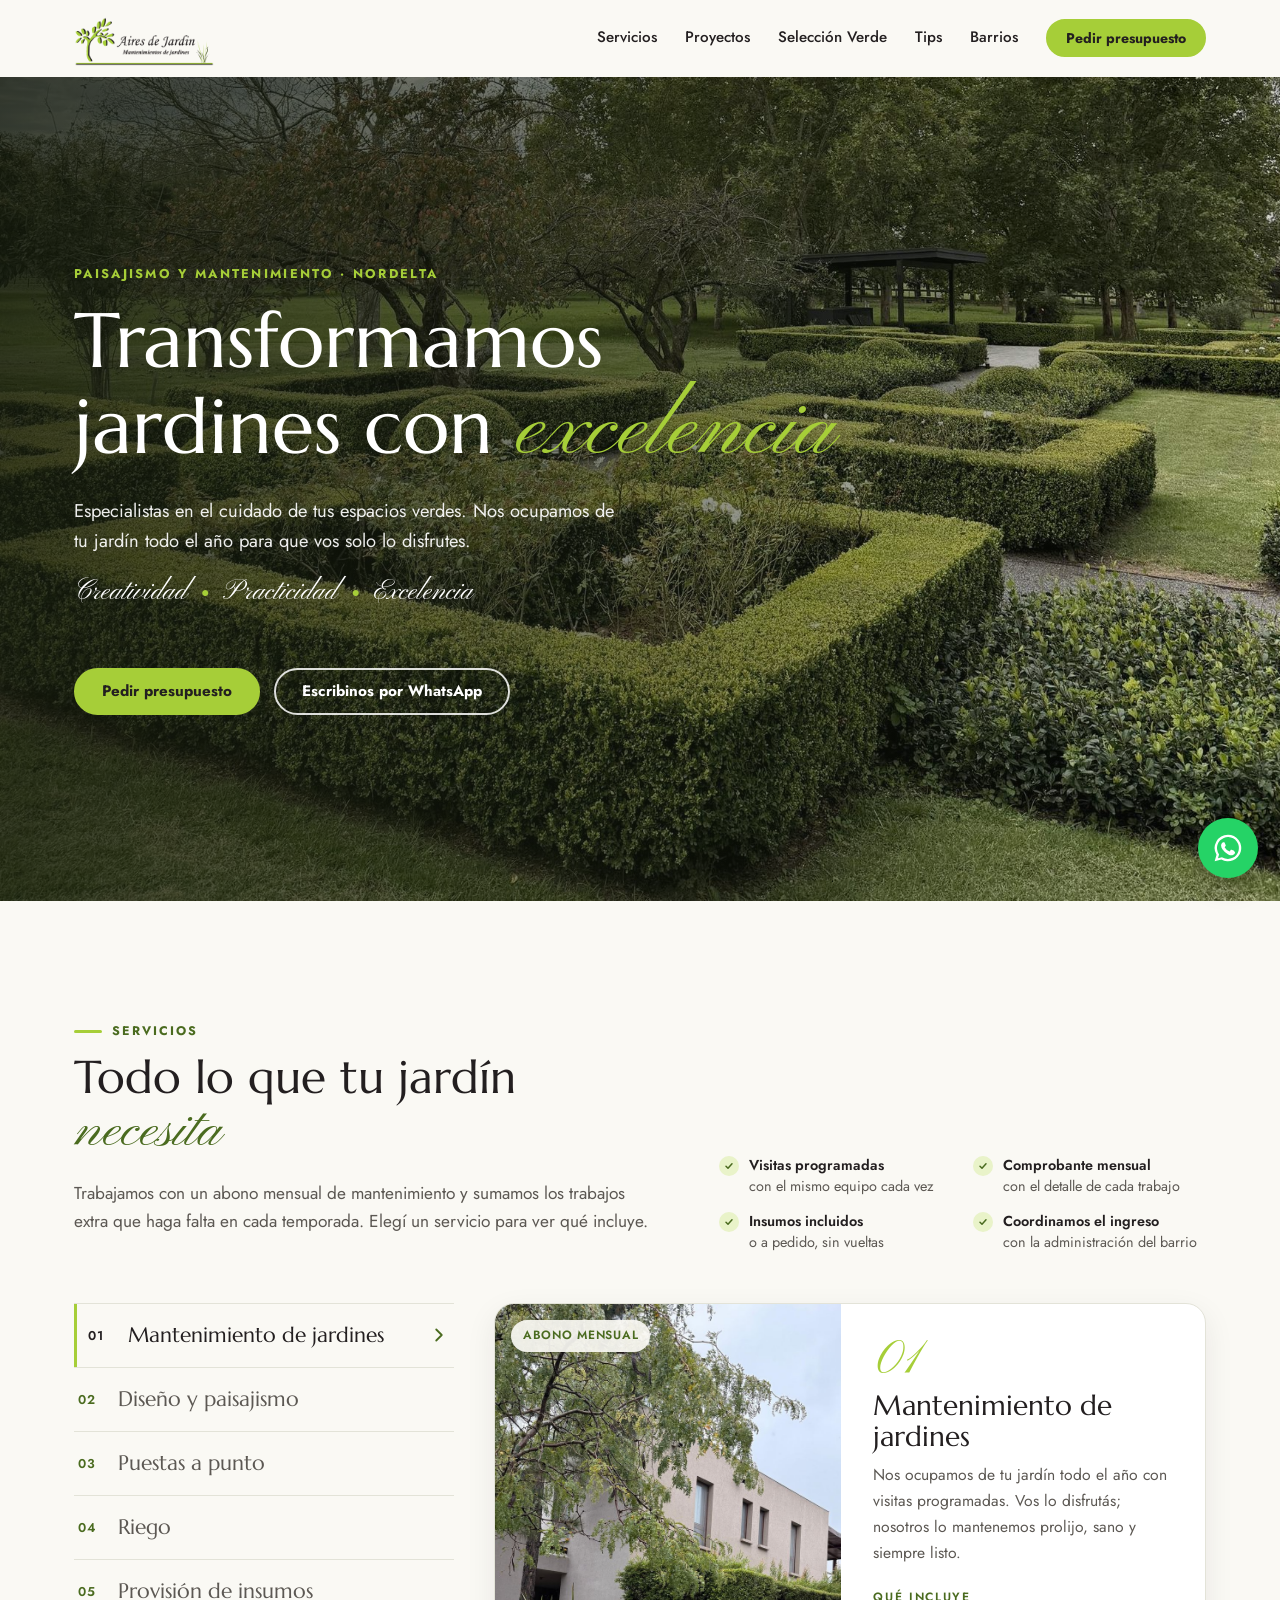
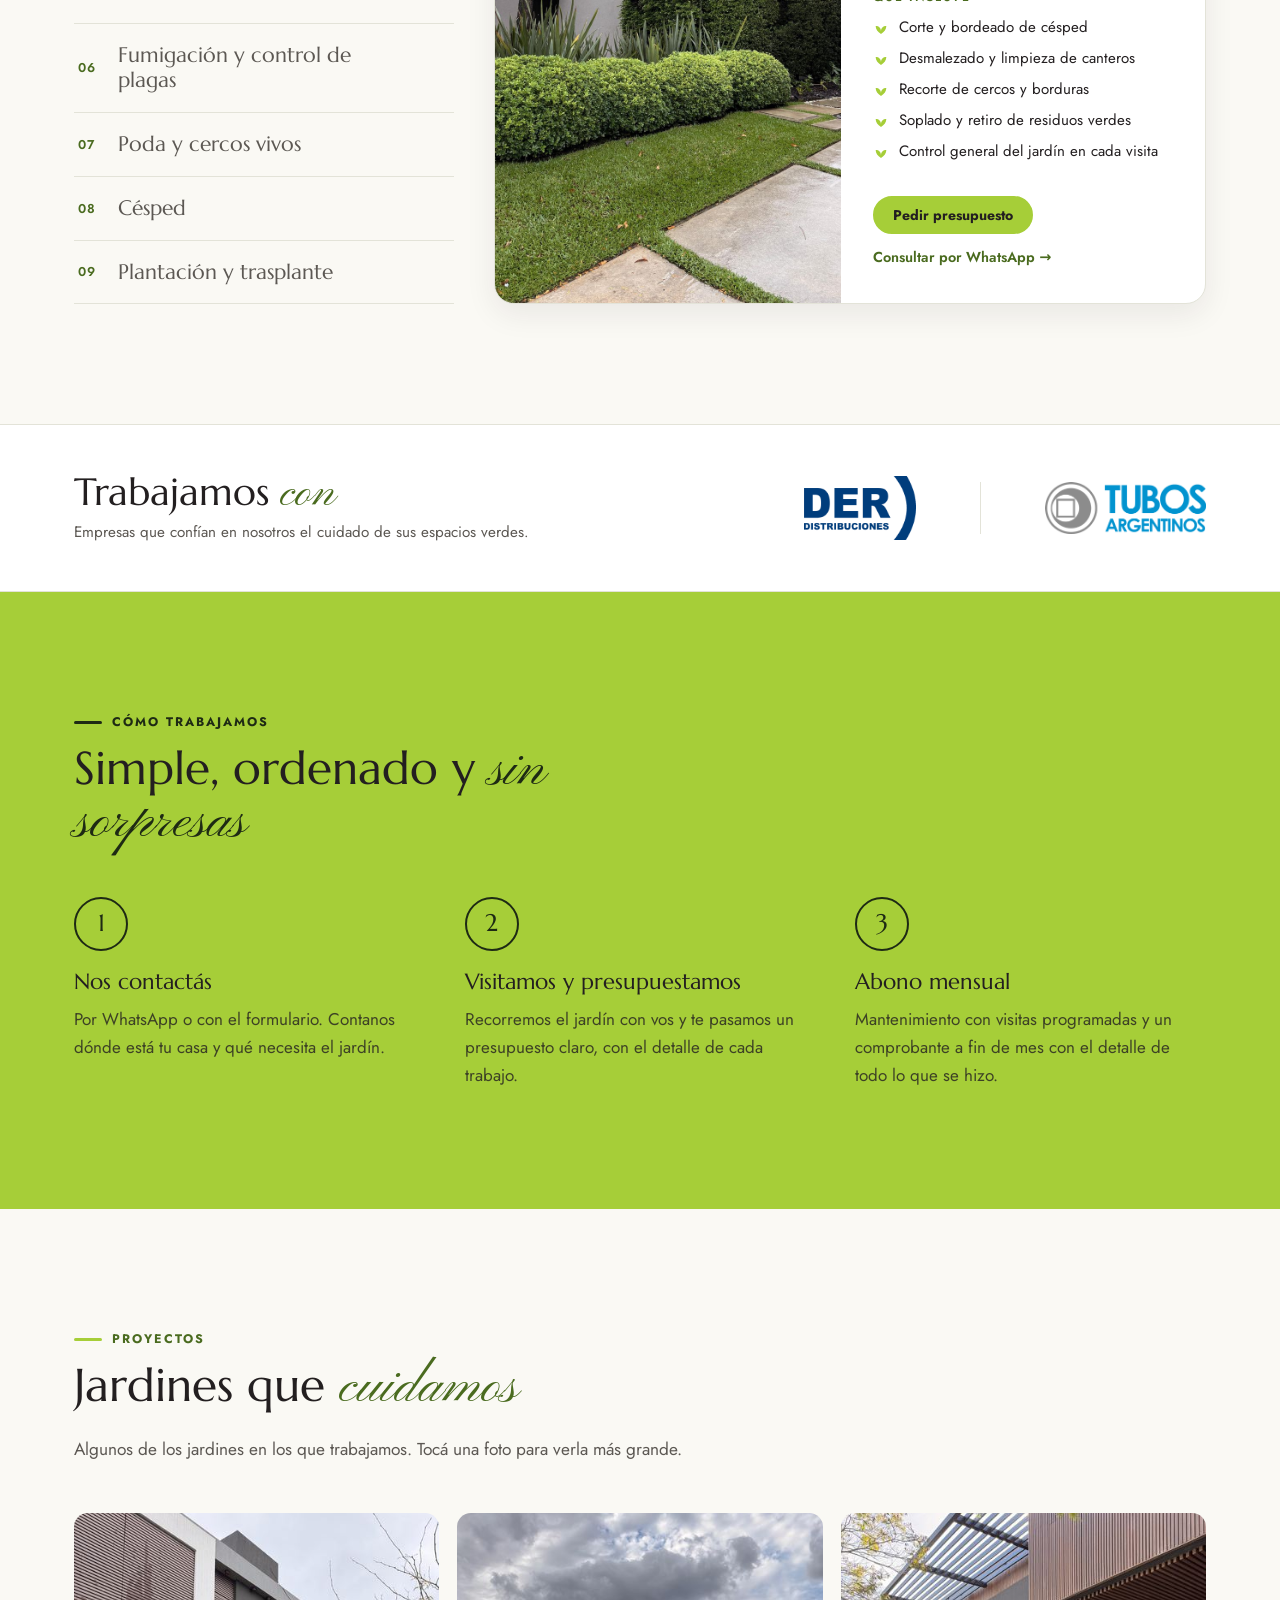
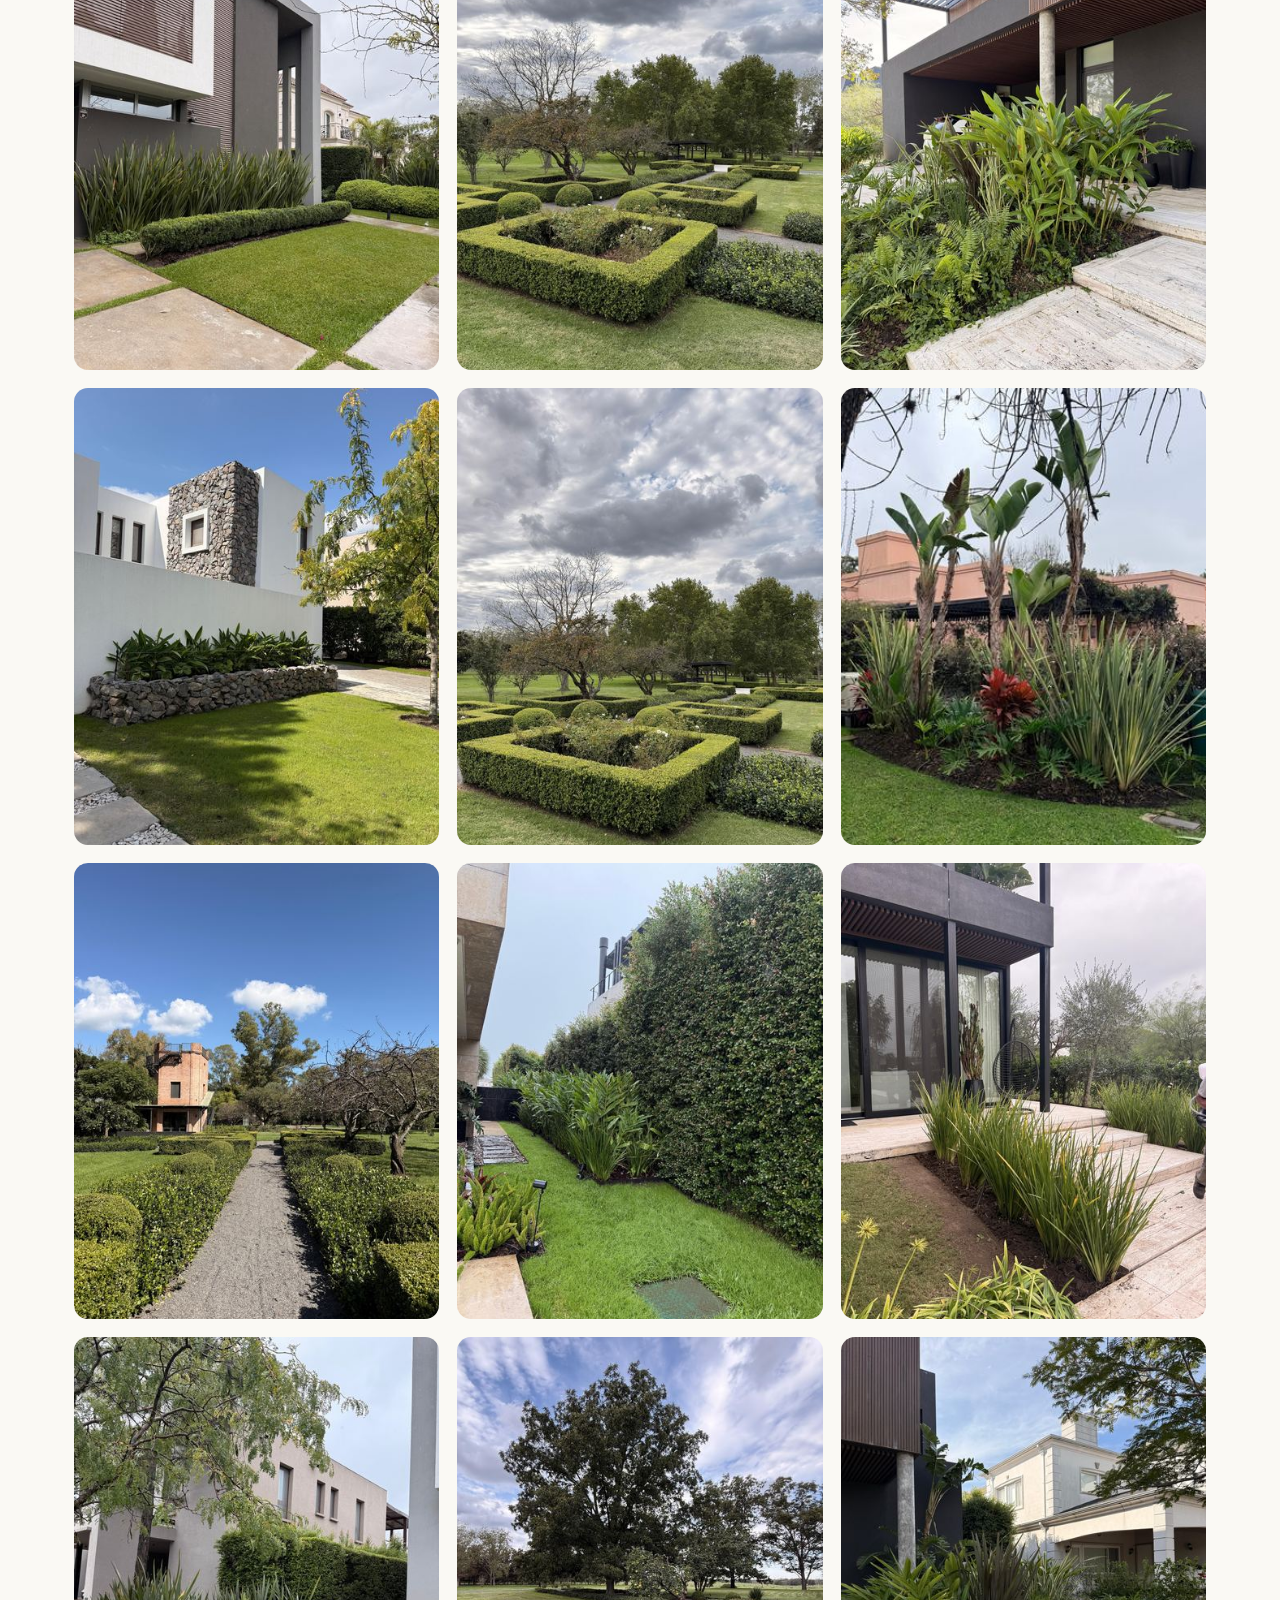
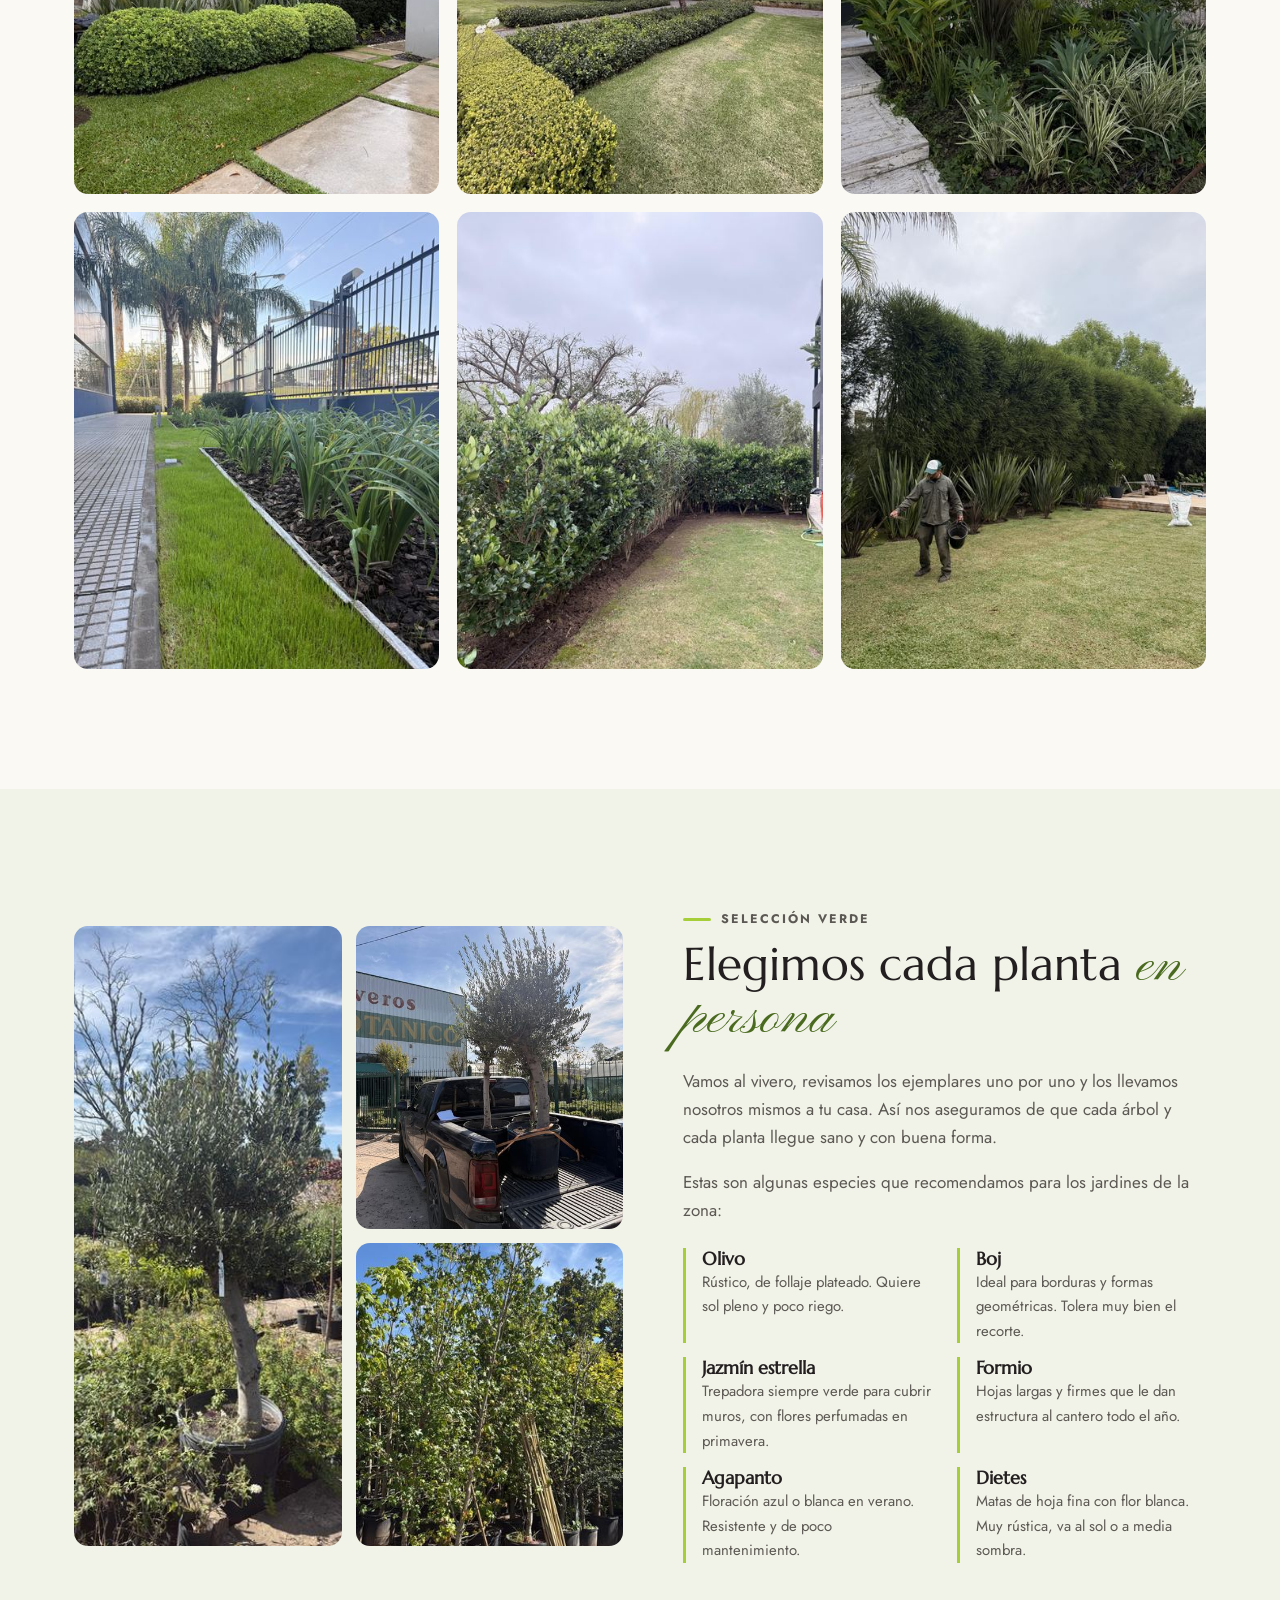
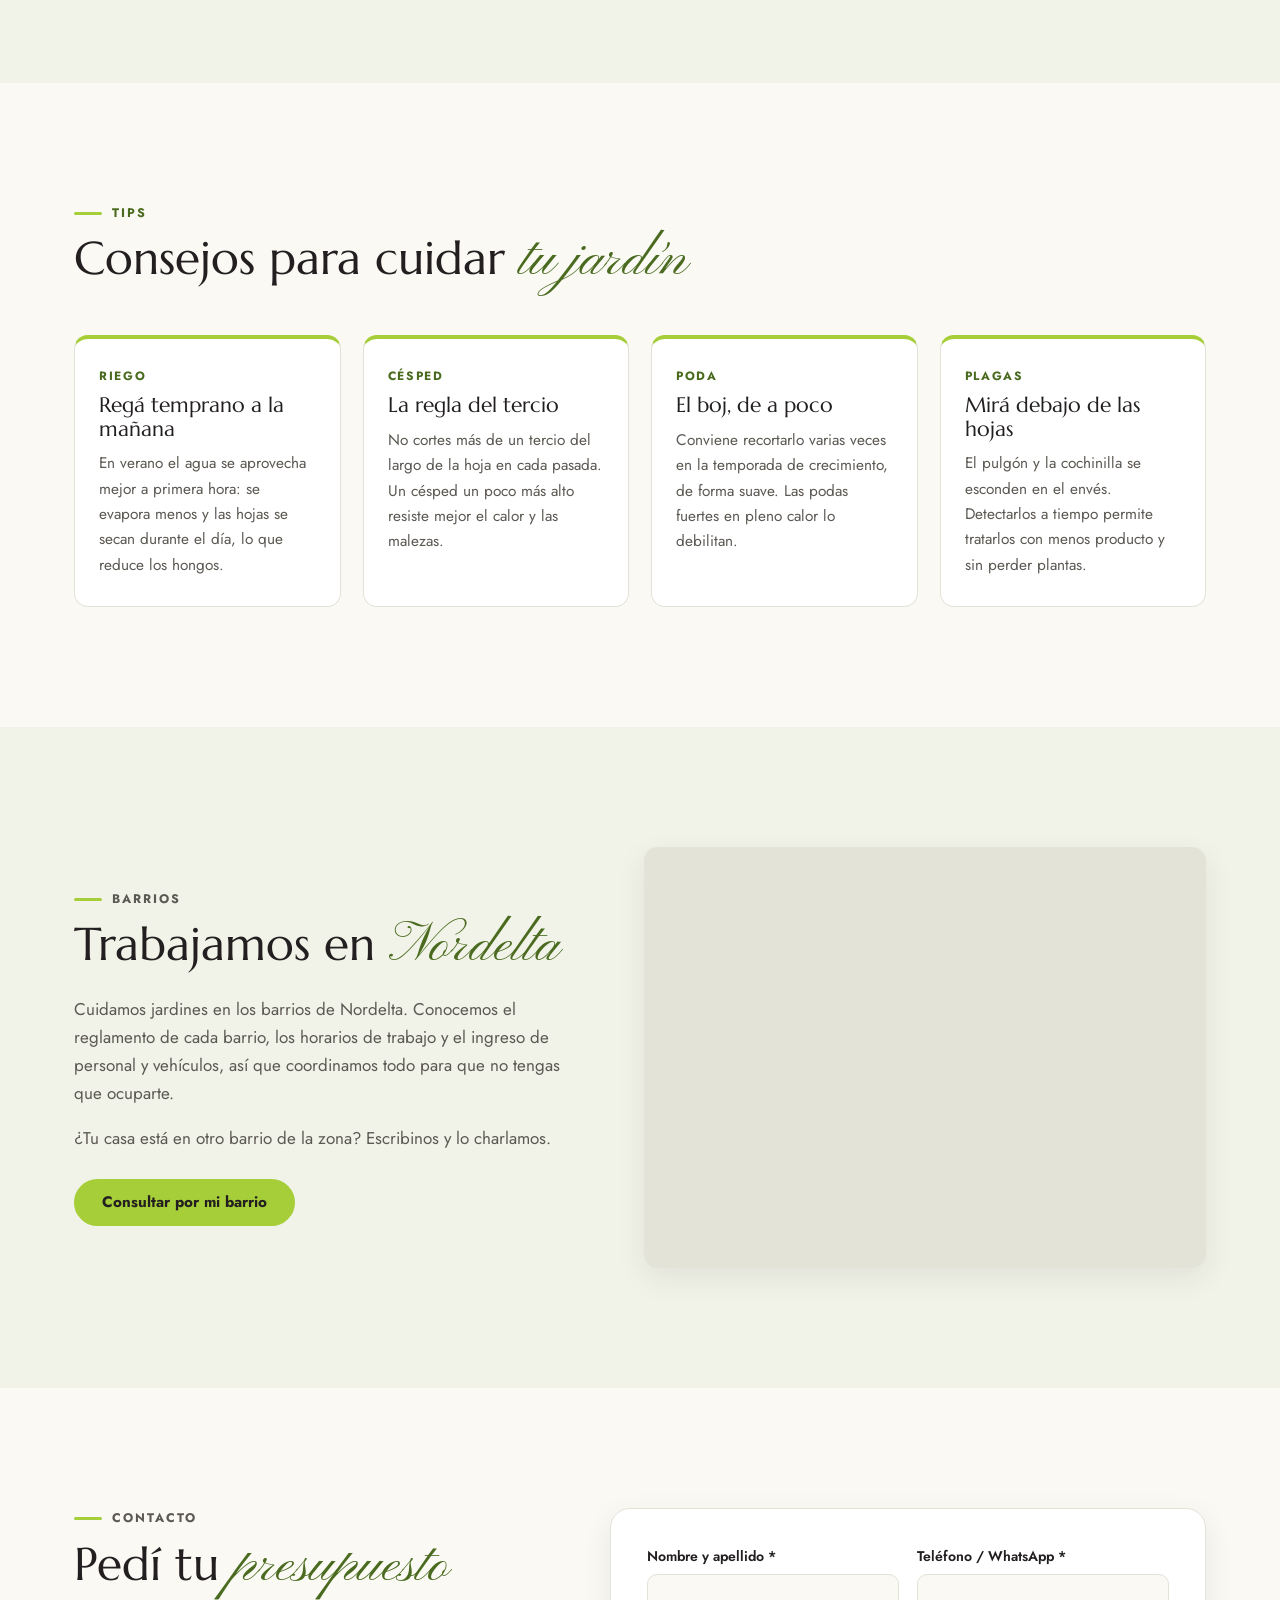
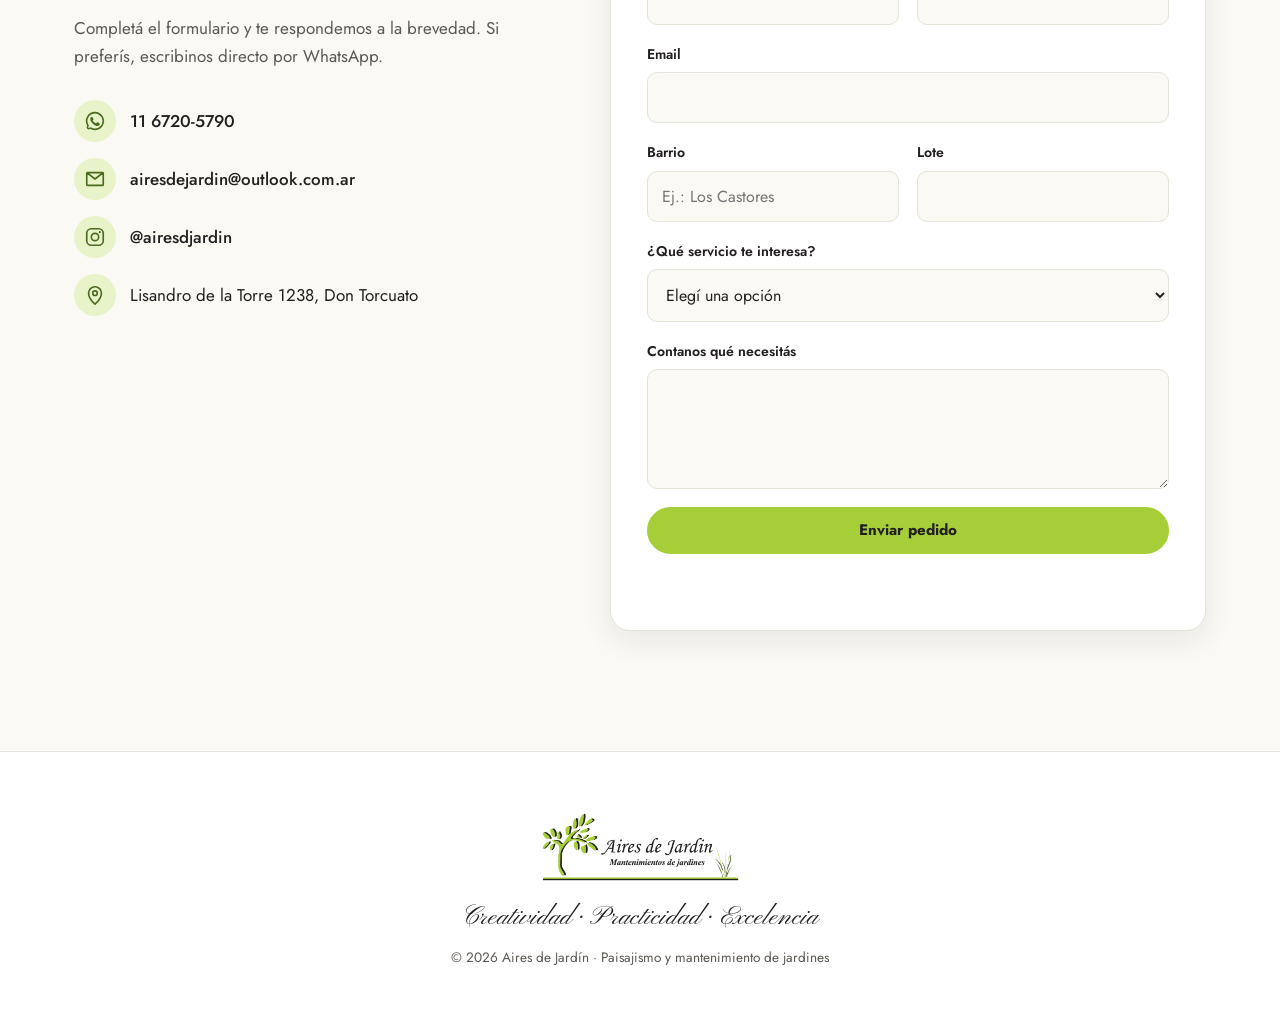
==== commit 182f5c92: "Publicar web 05/10/2026 14:32" ====
--- a/index.html
+++ b/index.html
@@ -1,17 +1,18 @@
 <!DOCTYPE html>
-<html lang="es-AR">
+<html lang="es-AR" data-sin-php="true">
 <head>
   <meta charset="UTF-8">
   <meta name="viewport" content="width=device-width, initial-scale=1">
   <title>Aires de Jardín | Paisajismo y mantenimiento de jardines en Nordelta</title>
   <meta name="description" content="Paisajismo y mantenimiento integral de jardines en Nordelta. Diseño, puestas a punto, riego, poda, fumigación y provisión de insumos. Pedí tu presupuesto.">
-  <meta name="robots" content="noindex, nofollow">
   <meta name="theme-color" content="#231F20">
 
   <meta property="og:type" content="website">
   <meta property="og:title" content="Aires de Jardín | Paisajismo y mantenimiento de jardines">
   <meta property="og:description" content="Especialista en el cuidado de tus espacios verdes. Creatividad, practicidad y excelencia en Nordelta.">
-  <meta property="og:image" content="assets/img/hero/portada.jpg">
+  <meta property="og:image" content="https://airesdejardin.com.ar/assets/img/hero/portada.jpg">
+  <meta property="og:url" content="https://airesdejardin.com.ar/">
+  <link rel="canonical" href="https://airesdejardin.com.ar/">
   <meta property="og:locale" content="es_AR">
 
   <link rel="icon" type="image/png" sizes="32x32" href="assets/logo/favicon-32.png">
--- a/css/estilos.css
+++ b/css/estilos.css
@@ -60,7 +60,7 @@
   color: var(--verde);
   padding-right: .06em;
 }
-.seccion--oscura h2 em { color: var(--lima); }
+.seccion--oscura h2 em { color: var(--verde-profundo); }
 p { margin: 0 0 1em; }
 
 .contenedor {
@@ -234,12 +234,13 @@
 /* ─── Secciones ─── */
 .seccion { padding: clamp(70px, 10vw, 120px) 0; }
 .seccion--suave { background: var(--suave); }
-.seccion--oscura { background: var(--verde-profundo); color: var(--blanco); }
-.seccion--oscura .antetitulo { color: var(--lima); }
+.seccion--oscura { background: var(--lima); color: var(--negro); }
+.seccion--oscura .antetitulo { color: var(--verde-profundo); }
+.seccion--oscura .antetitulo::before { background: var(--verde-profundo); }
 
 .seccion__titulo { max-width: 640px; margin-bottom: 50px; }
 .seccion__titulo p:last-child { color: var(--gris); font-size: 1.08rem; }
-.seccion--oscura .seccion__titulo p:last-child { color: rgba(255,255,255,.75); }
+.seccion--oscura .seccion__titulo p:last-child { color: rgba(35,31,32,.8); }
 
 /* ─── Servicios: explorador (lista a la izquierda, detalle a la derecha) ─── */
 .servicios__cabecera {
@@ -410,14 +411,14 @@
   display: inline-grid;
   place-items: center;
   width: 54px; height: 54px;
-  border: 2px solid var(--lima);
+  border: 2px solid var(--verde-profundo);
   border-radius: 50%;
   font-family: var(--serif);
   font-size: 1.5rem;
-  color: var(--lima);
+  color: var(--verde-profundo);
   margin-bottom: 18px;
 }
-.pasos p { color: rgba(255,255,255,.75); margin: 0; }
+.pasos p { color: rgba(35,31,32,.8); margin: 0; }
 
 /* ─── Galería ─── */
 .galeria {
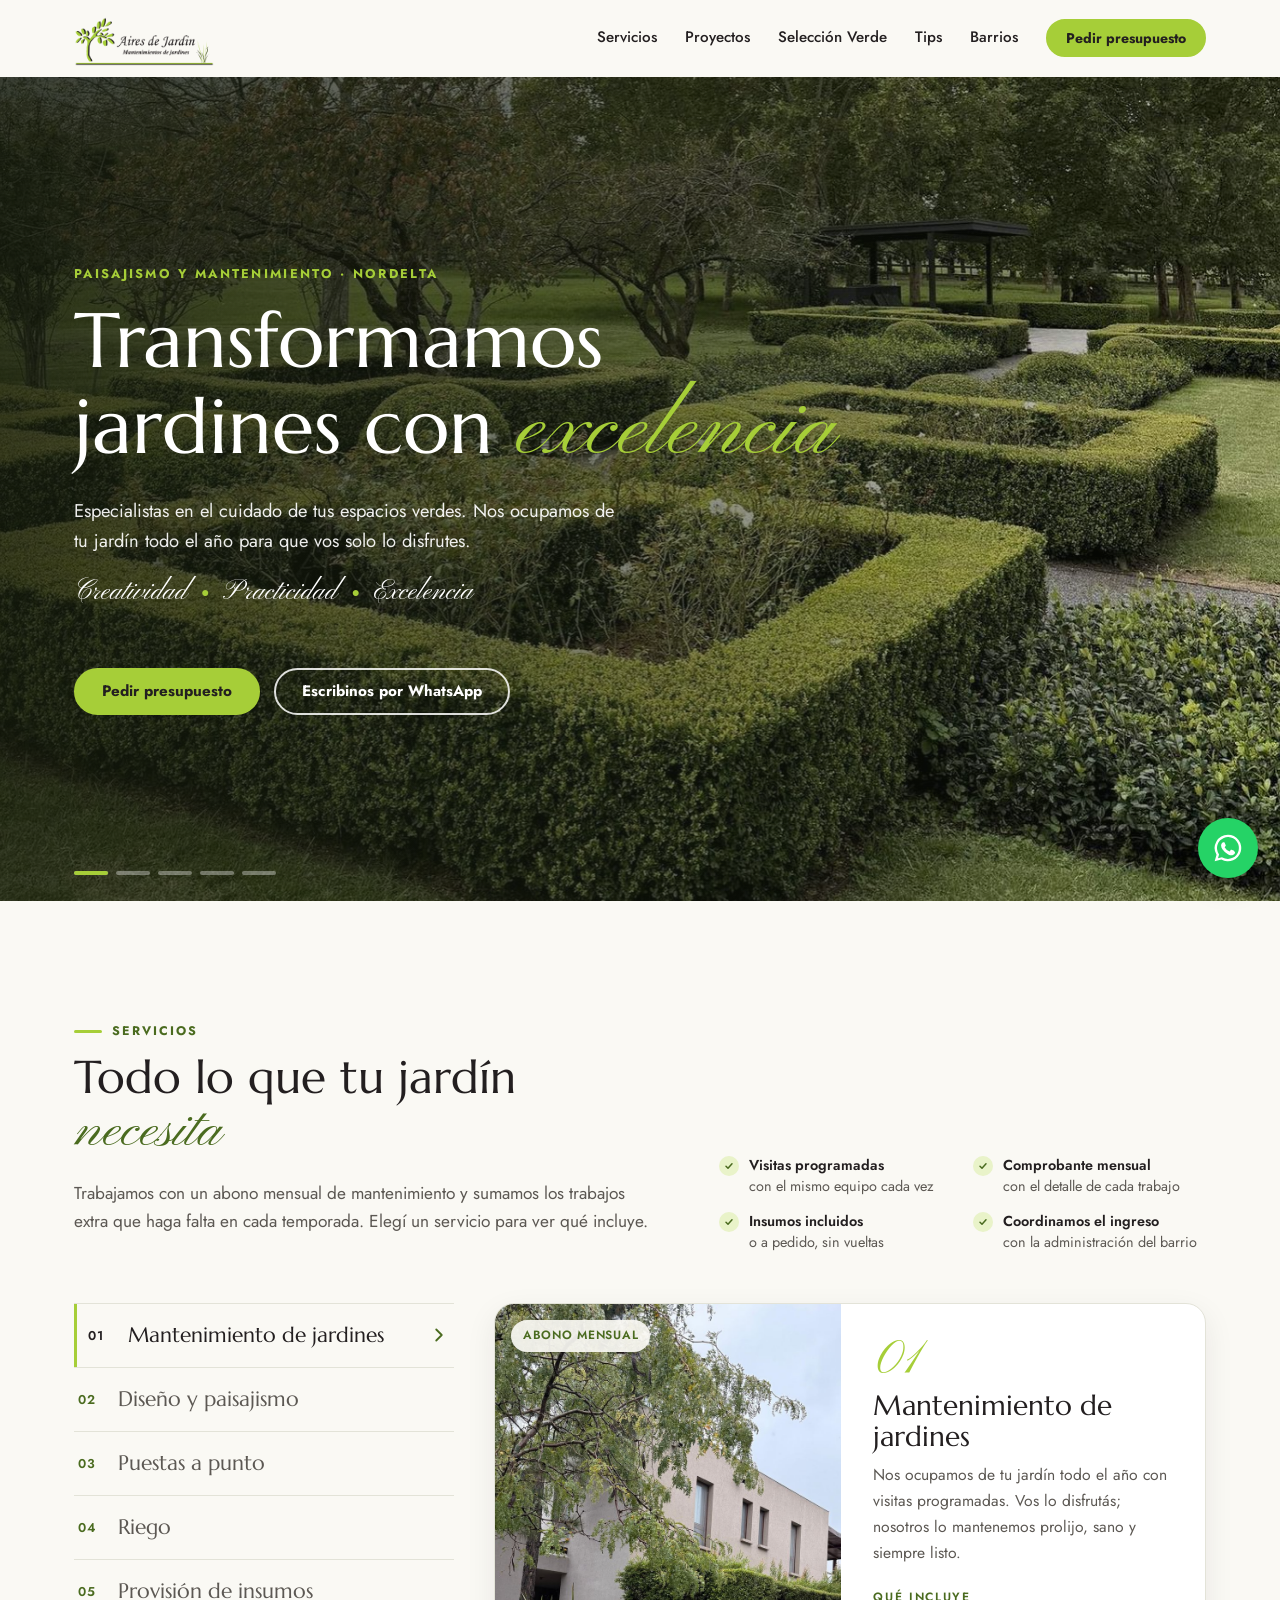
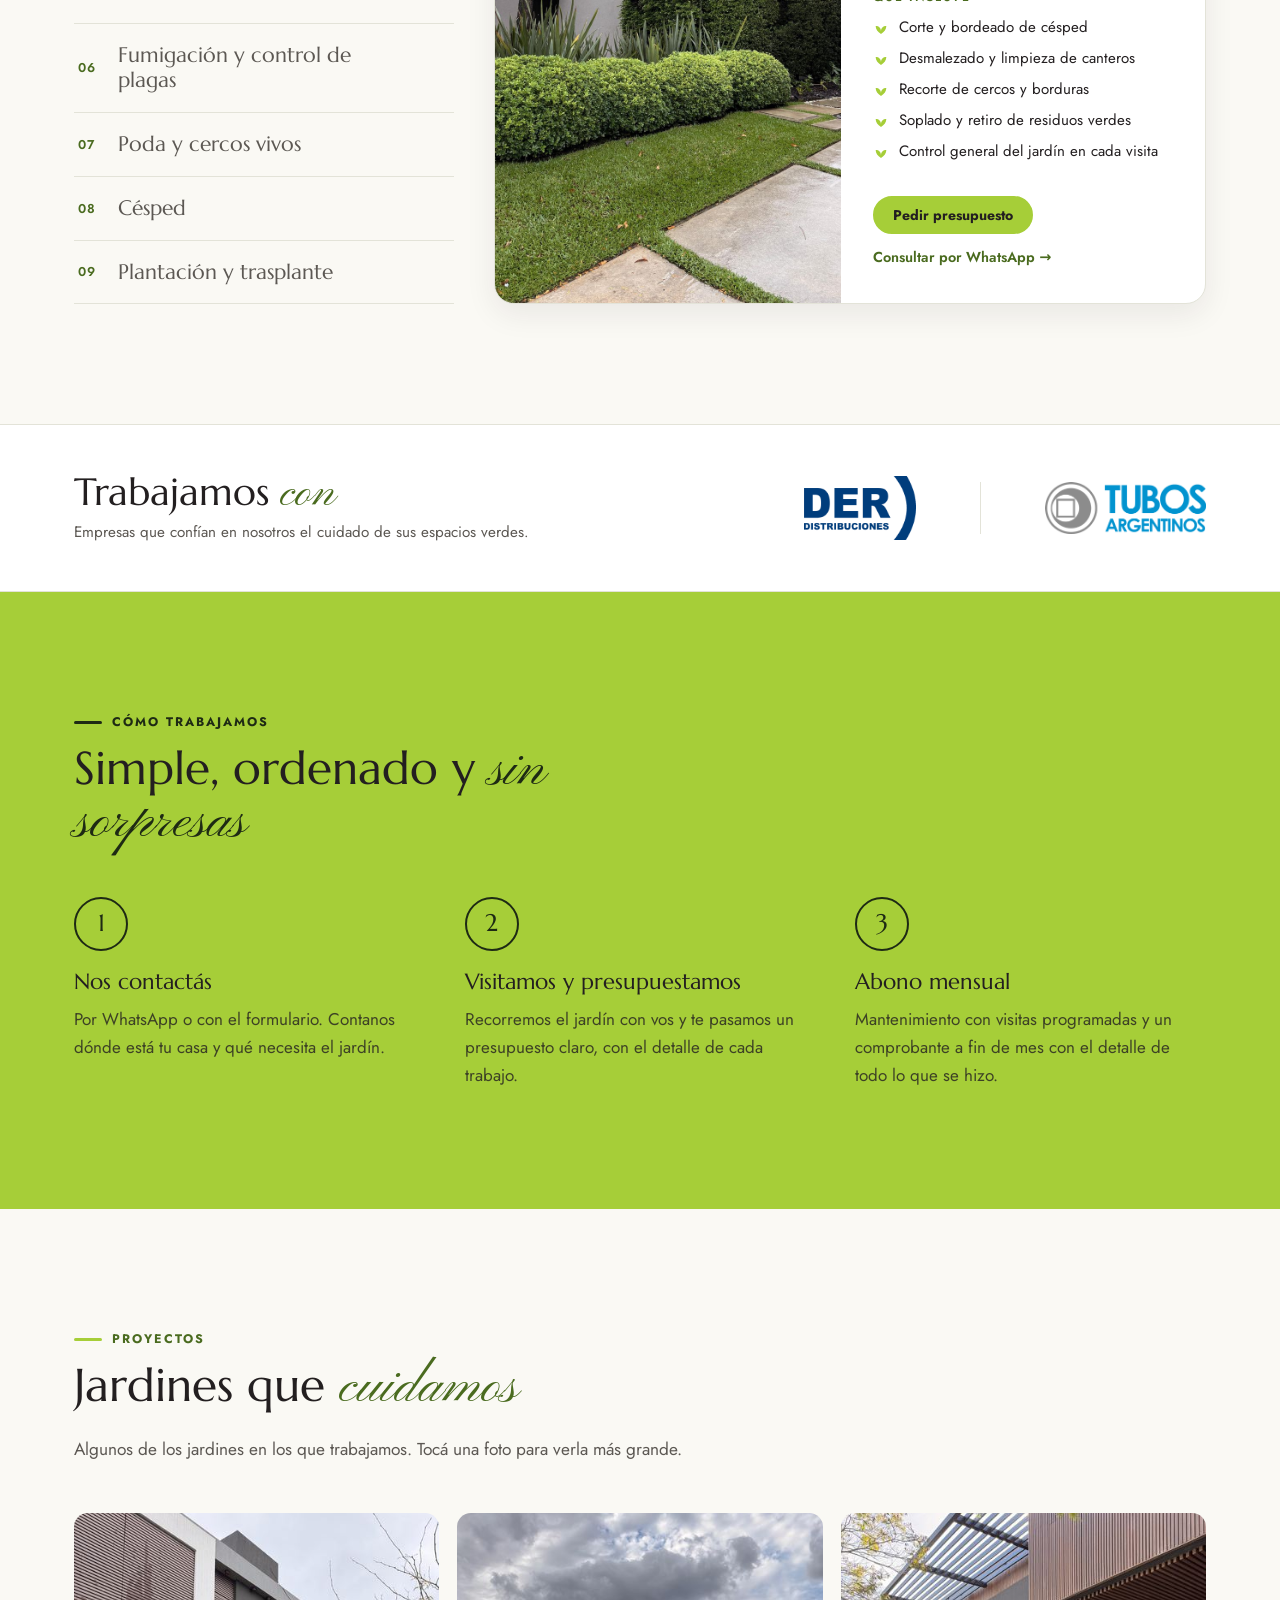
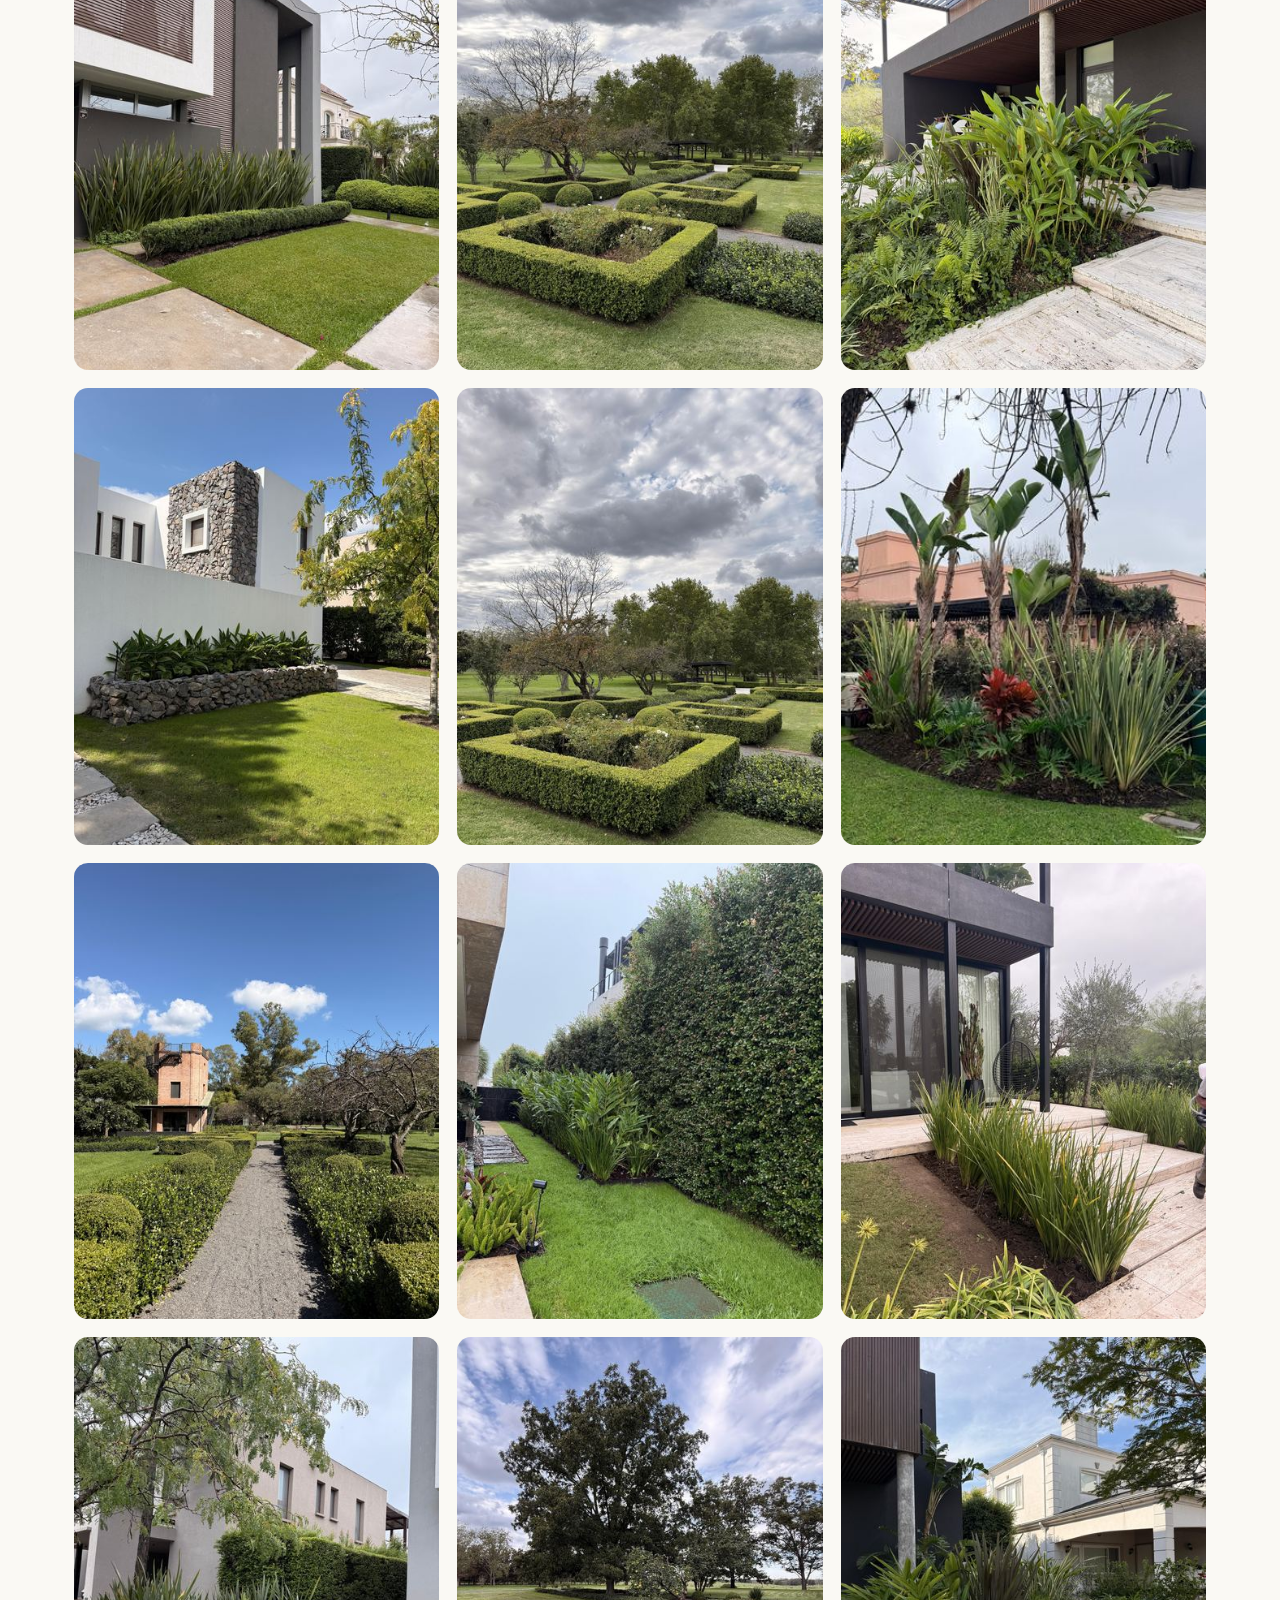
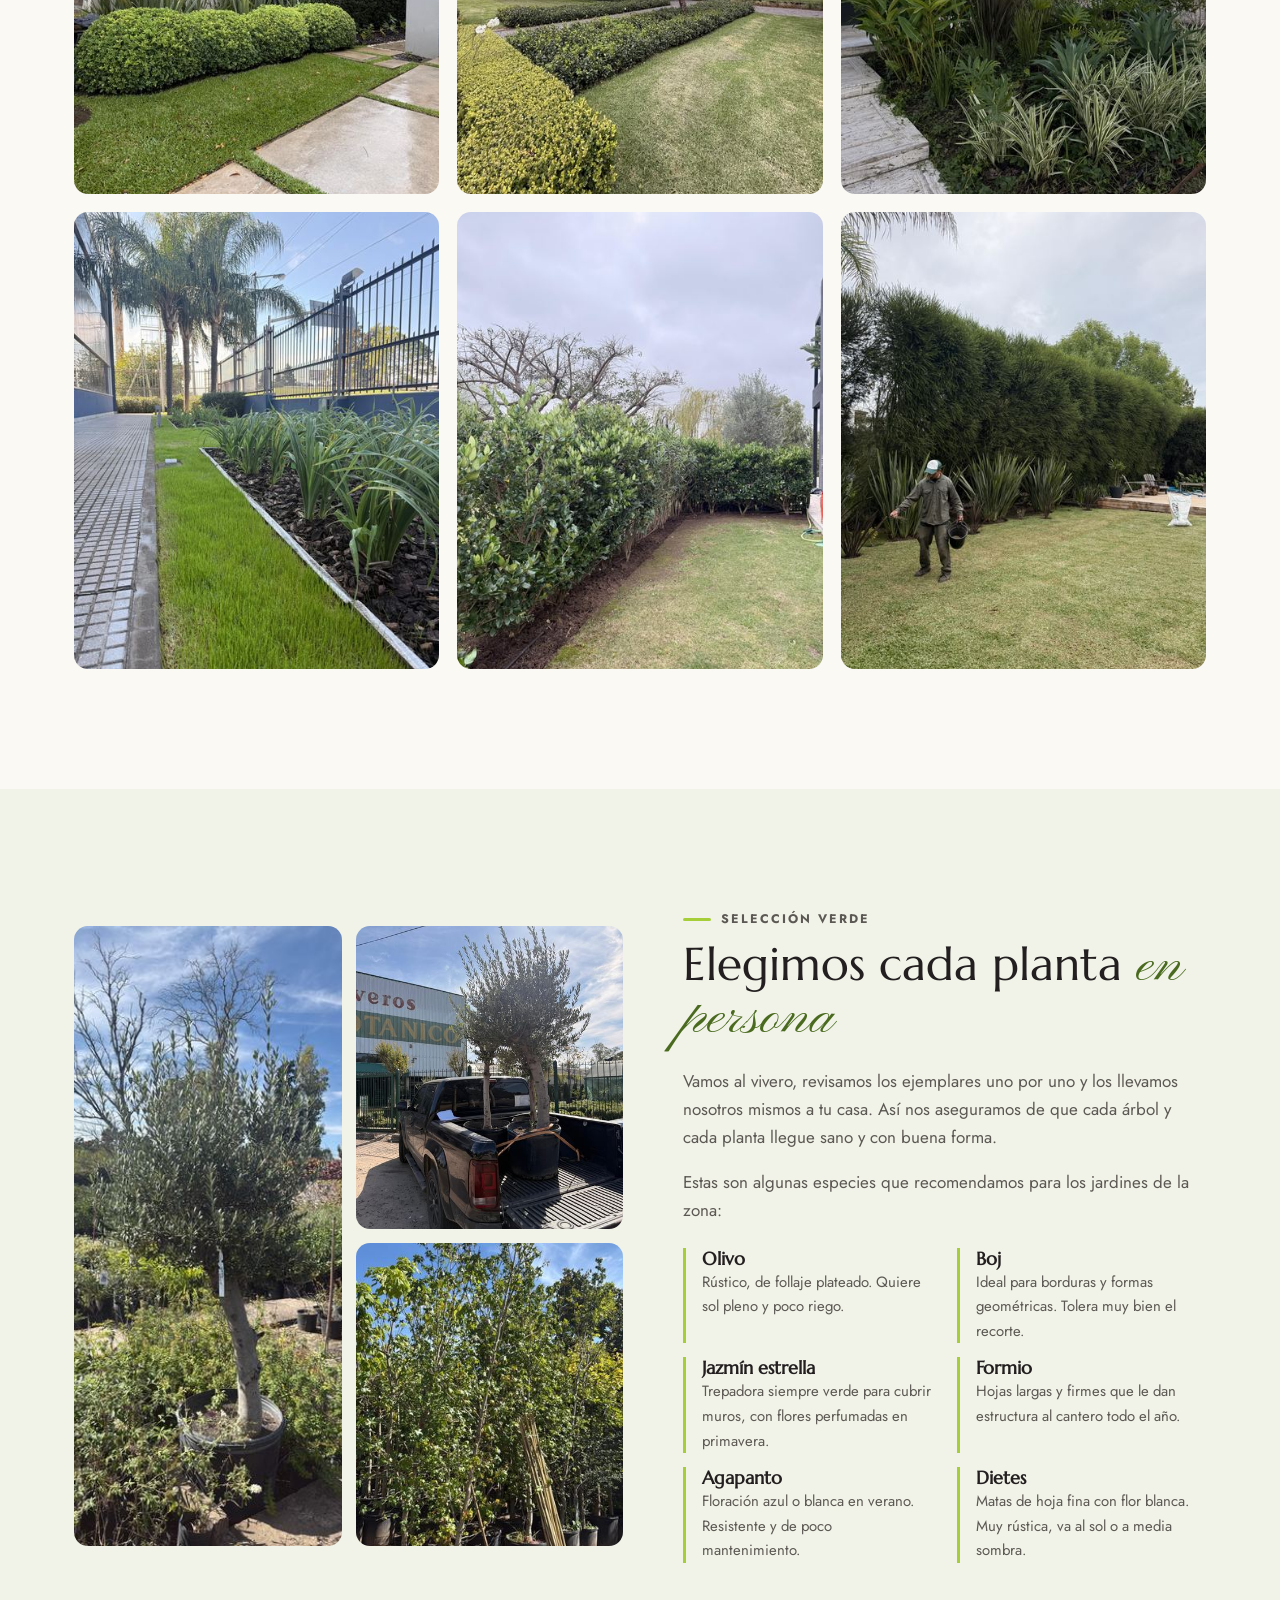
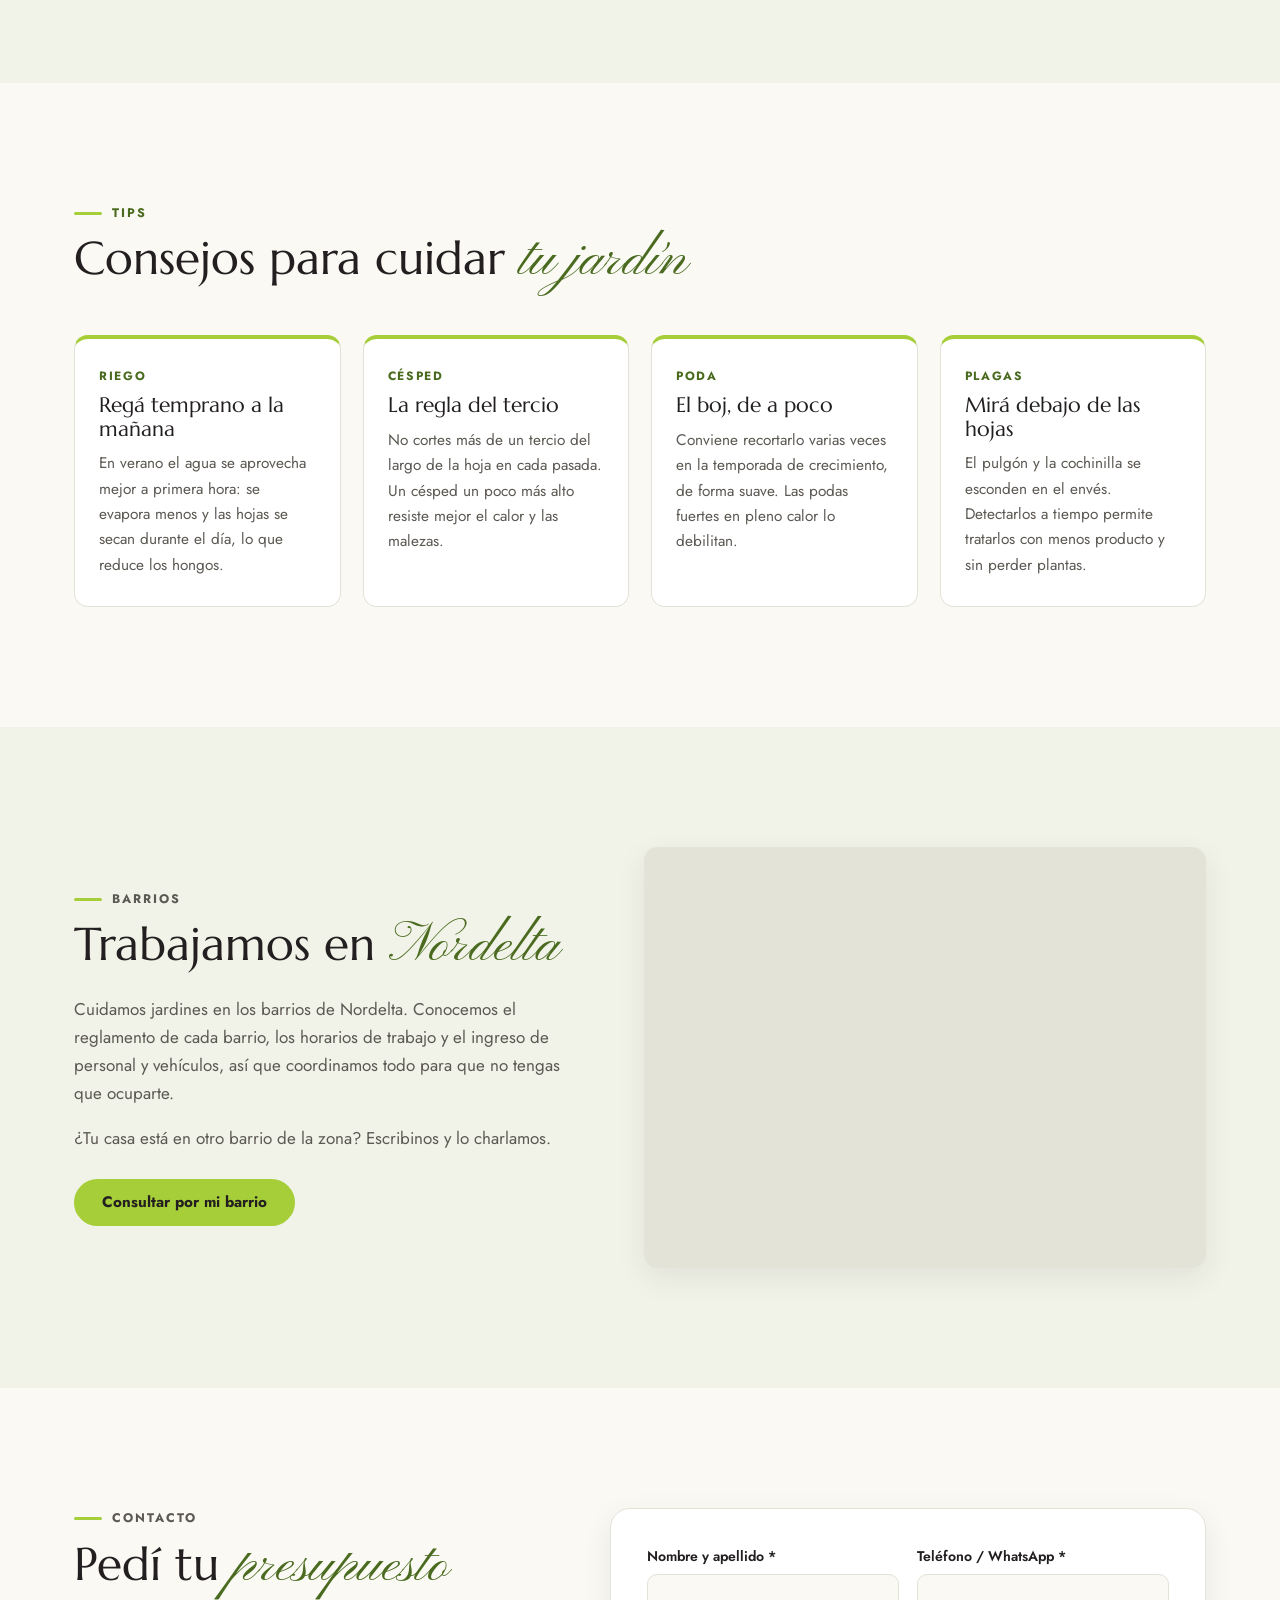
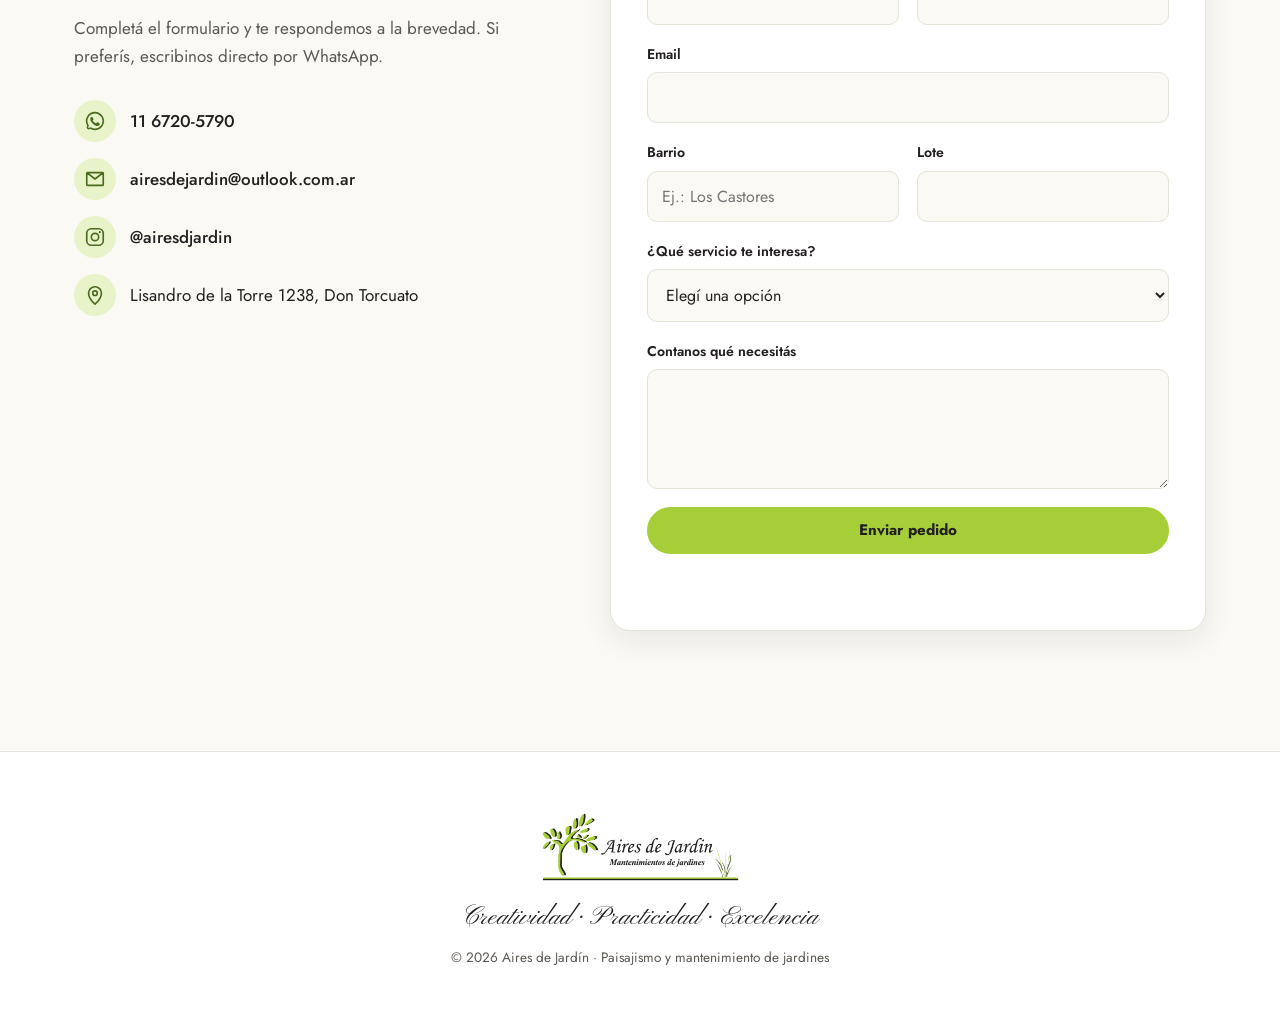
==== commit bb33d617: "Publicar web 06/10/2026 15:21" ====
--- a/index.html
+++ b/index.html
@@ -10,7 +10,7 @@
   <meta property="og:type" content="website">
   <meta property="og:title" content="Aires de Jardín | Paisajismo y mantenimiento de jardines">
   <meta property="og:description" content="Especialista en el cuidado de tus espacios verdes. Creatividad, practicidad y excelencia en Nordelta.">
-  <meta property="og:image" content="https://airesdejardin.com.ar/assets/img/hero/portada.jpg">
+  <meta property="og:image" content="https://airesdejardin.com.ar/assets/img/hero/carrusel-1.jpg">
   <meta property="og:url" content="https://airesdejardin.com.ar/">
   <link rel="canonical" href="https://airesdejardin.com.ar/">
   <meta property="og:locale" content="es_AR">
@@ -72,7 +72,15 @@
 
 <!-- ═══════════ INICIO ═══════════ -->
 <section class="portada" id="inicio">
-  <img class="portada__foto" src="assets/img/hero/portada.jpg" alt="Jardín con borduras de boj recortadas en forma geométrica, rosales blancos y árboles al fondo" fetchpriority="high">
+  <!-- Carrusel: estas son las fotos predeterminadas. Si en el panel se cargaron
+       otras, js/sitio.js las trae de la API y reemplaza estas. -->
+  <div class="carrusel" id="carrusel" aria-roledescription="carrusel" aria-label="Fotos de jardines">
+    <img class="carrusel__foto activa" src="assets/img/hero/carrusel-1.jpg" alt="Jardín con borduras de boj recortadas en forma geométrica, rosales blancos y árboles al fondo" fetchpriority="high">
+    <img class="carrusel__foto" data-src="assets/img/hero/carrusel-2.jpg" alt="Cantero curvo con formios, plantas de follaje rojo y helechos sobre césped">
+    <img class="carrusel__foto" data-src="assets/img/hero/carrusel-3.jpg" alt="Césped parejo con bordura de boj y senderos de piedra frente a una casa moderna">
+    <img class="carrusel__foto" data-src="assets/img/hero/carrusel-4.jpg" alt="Sendero de piedra partida entre borduras de boj con una casa de ladrillo al fondo">
+    <img class="carrusel__foto" data-src="assets/img/hero/carrusel-5.jpg" alt="Borduras redondeadas de boj junto a un camino de lajas y césped recién cortado">
+  </div>
   <div class="portada__velo"></div>
   <div class="contenedor portada__contenido">
     <p class="portada__antetitulo">Paisajismo y mantenimiento · Nordelta</p>
@@ -88,6 +96,7 @@
       <a href="https://wa.me/5491167205790?text=Hola%20Aires%20de%20Jard%C3%ADn%2C%20quisiera%20consultar%20por%20el%20mantenimiento%20de%20mi%20jard%C3%ADn." class="boton boton--claro" target="_blank" rel="noopener">Escribinos por WhatsApp</a>
     </div>
   </div>
+  <div class="carrusel__puntos" id="carruselPuntos" role="group" aria-label="Elegir foto"></div>
 </section>
 
 <!-- ═══════════ SERVICIOS ═══════════ -->
--- a/css/estilos.css
+++ b/css/estilos.css
@@ -185,13 +185,43 @@
 @supports (min-height: 100svh) {
   .portada { min-height: min(calc(100svh - var(--alto-encabezado)), 860px); }
 }
-.portada__foto {
+/* Carrusel de fotos: fundido entre fotos con un zoom lento y continuo */
+.carrusel { position: absolute; inset: 0; overflow: hidden; background: var(--verde-profundo); }
+.carrusel__foto {
   position: absolute;
   inset: 0;
   width: 100%; height: 100%;
   object-fit: cover;
   object-position: center 60%;
-}
+  opacity: 0;
+  transform: scale(1.02);
+  transition: opacity 1.6s ease;
+  will-change: opacity, transform;
+}
+.carrusel__foto.activa { opacity: 1; animation: carruselZoom 9s linear both; }
+.carrusel__foto.saliendo { opacity: 0; animation: carruselZoom 9s linear both; animation-delay: -6.5s; }
+@keyframes carruselZoom { from { transform: scale(1.02); } to { transform: scale(1.12); } }
+.carrusel__puntos {
+  position: absolute;
+  left: max(24px, calc((100% - 1180px) / 2 + 24px)); bottom: 26px;
+  z-index: 2;
+  display: flex;
+  gap: 8px;
+}
+.carrusel__puntos button {
+  width: 34px; height: 4px;
+  padding: 0;
+  border: 0;
+  border-radius: 2px;
+  background: rgba(255,255,255,.35);
+  cursor: pointer;
+  overflow: hidden;
+  position: relative;
+}
+.carrusel__puntos button::after { content: ''; position: absolute; inset: 0; background: var(--lima); transform: scaleX(0); transform-origin: left; }
+.carrusel__puntos button.activo::after { animation: carruselBarra var(--duracion, 6s) linear forwards; }
+.carrusel__puntos button:focus-visible { outline: 2px solid var(--blanco); outline-offset: 3px; }
+@keyframes carruselBarra { to { transform: scaleX(1); } }
 .portada__velo {
   position: absolute;
   inset: 0;
@@ -684,6 +714,8 @@
   .portada__botones .boton { flex: 1 1 100%; }
   .portada__valores { font-size: 1.4rem; }
   .portada__valores li + li::before { margin: 0 9px; }
+  .carrusel__puntos { left: auto; right: 16px; top: 16px; bottom: auto; }
+  .carrusel__puntos button { width: 24px; }
 
   .pasos { grid-template-columns: 1fr; gap: 34px; }
 
@@ -721,6 +753,7 @@
 }
 
 @media (prefers-reduced-motion: reduce) {
+  .carrusel__foto.activa, .carrusel__foto.saliendo { animation: none; transform: none; }
   html { scroll-behavior: auto; }
   *, *::before, *::after { transition: none !important; }
 }
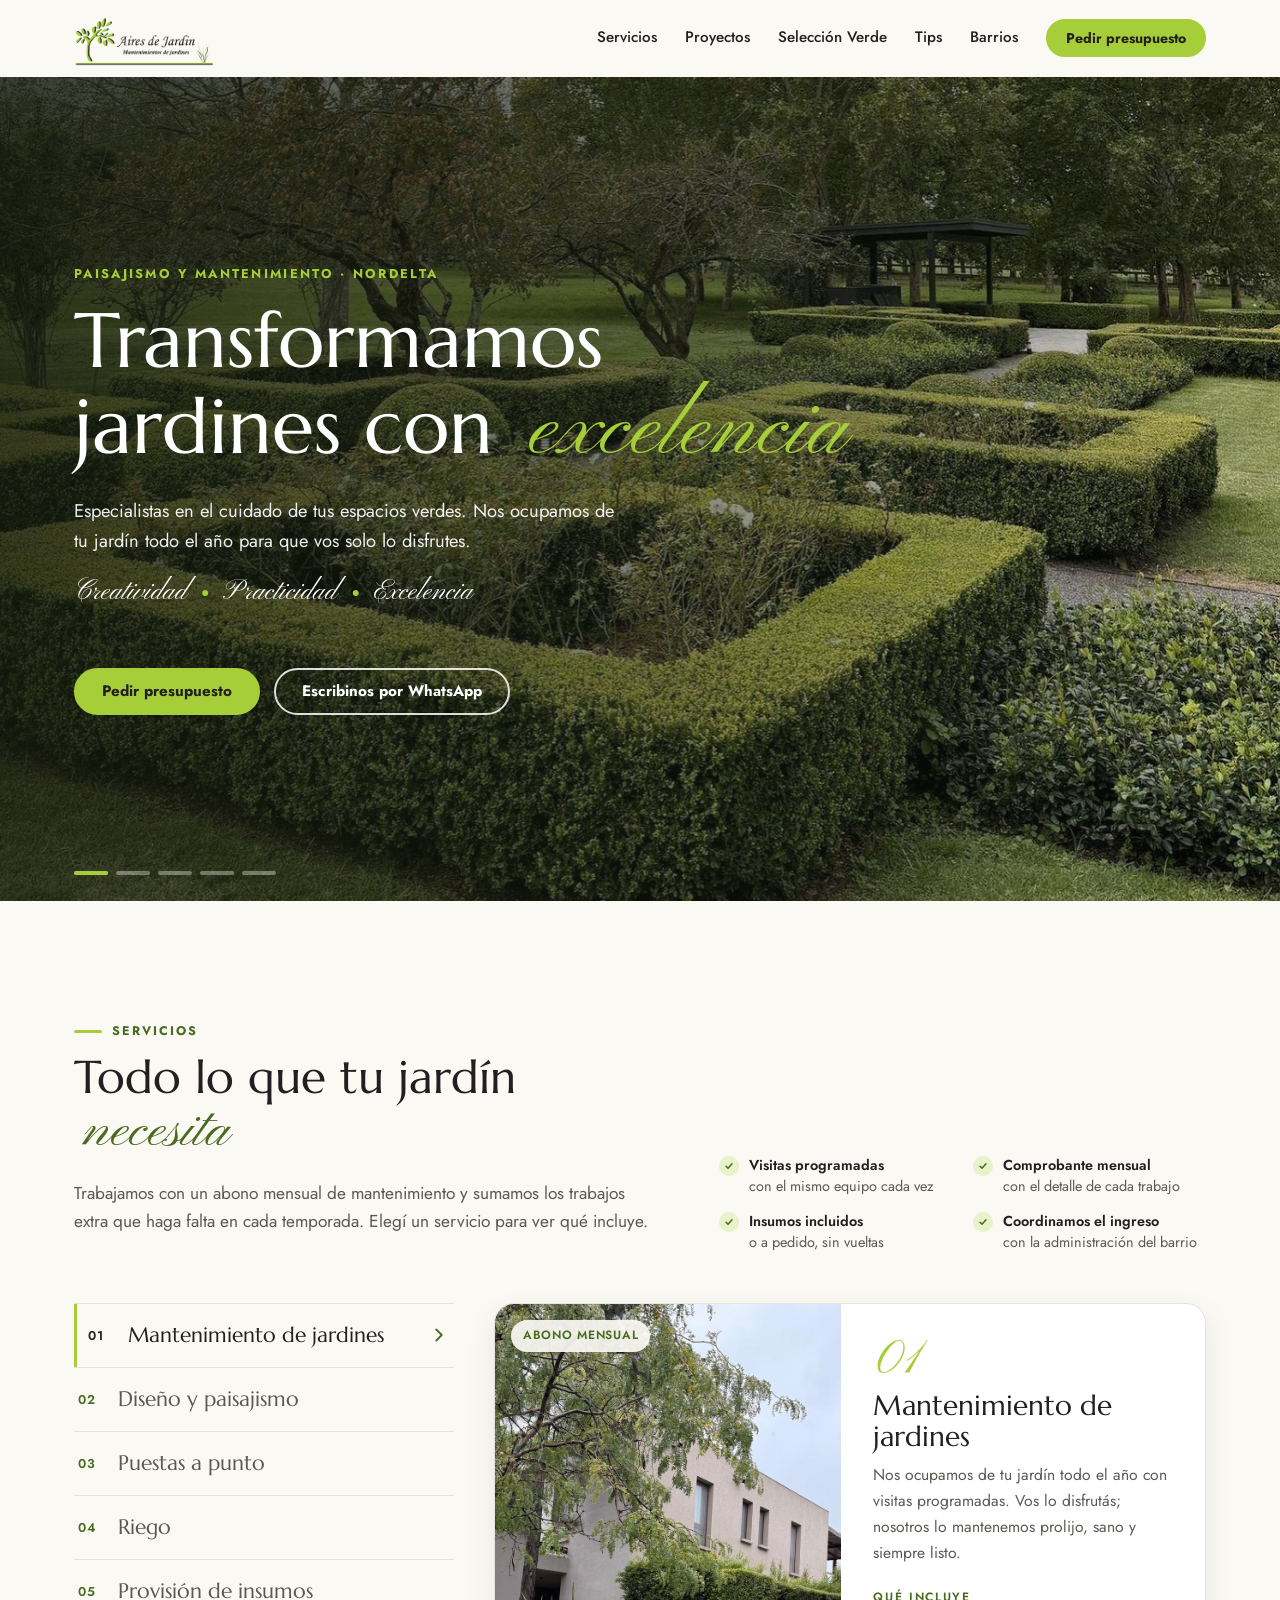
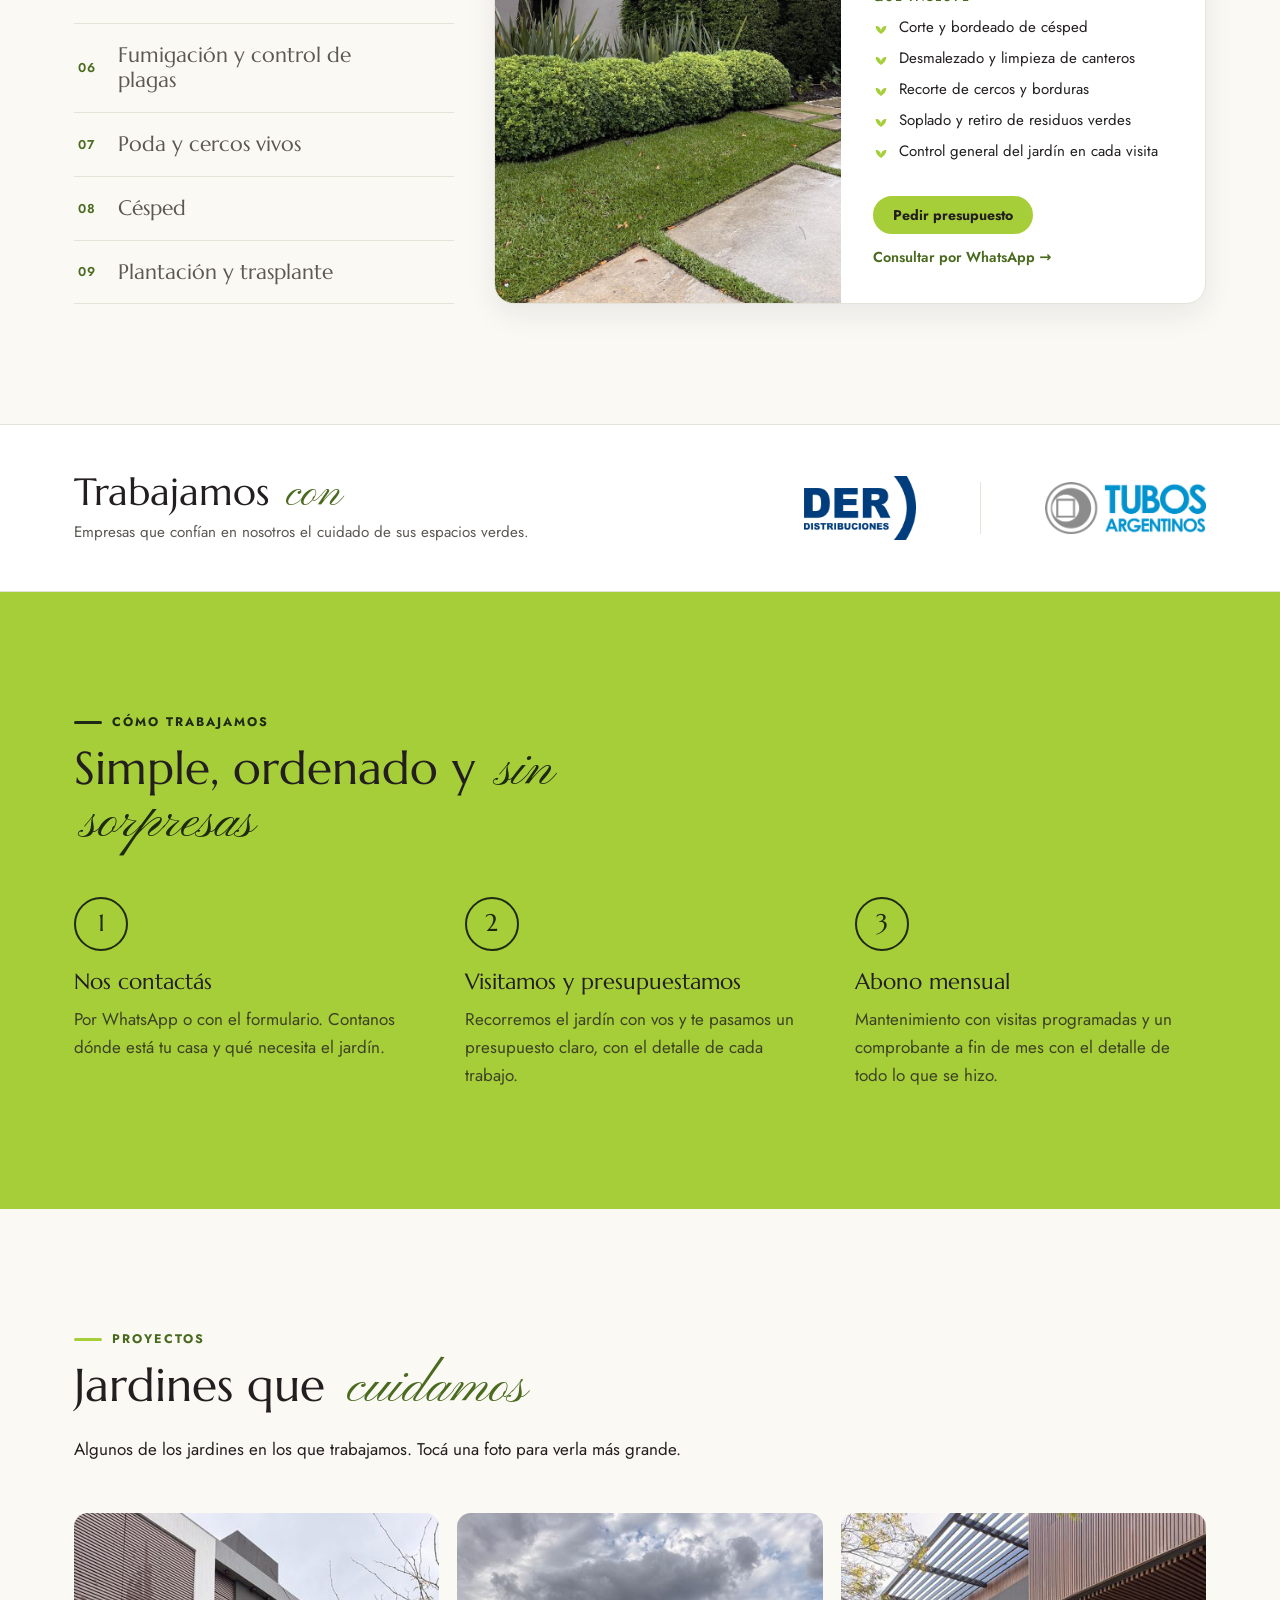
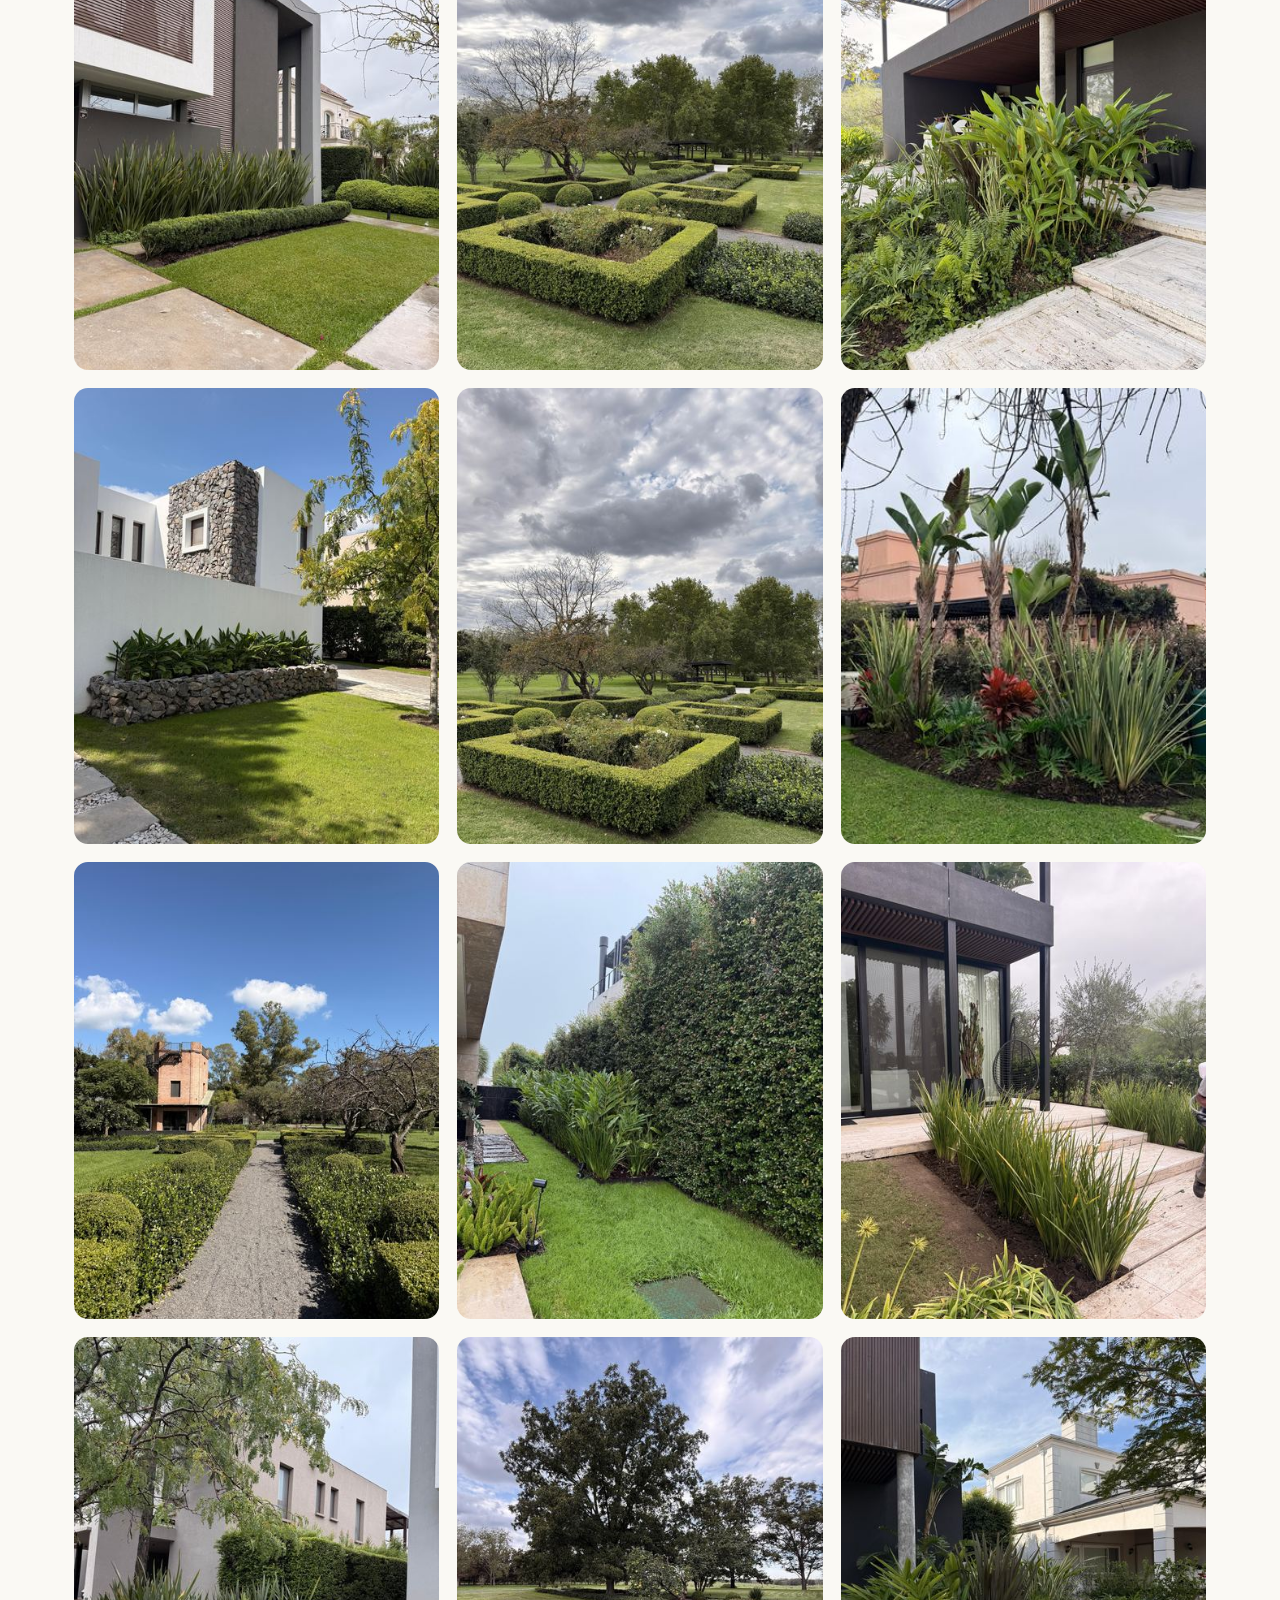
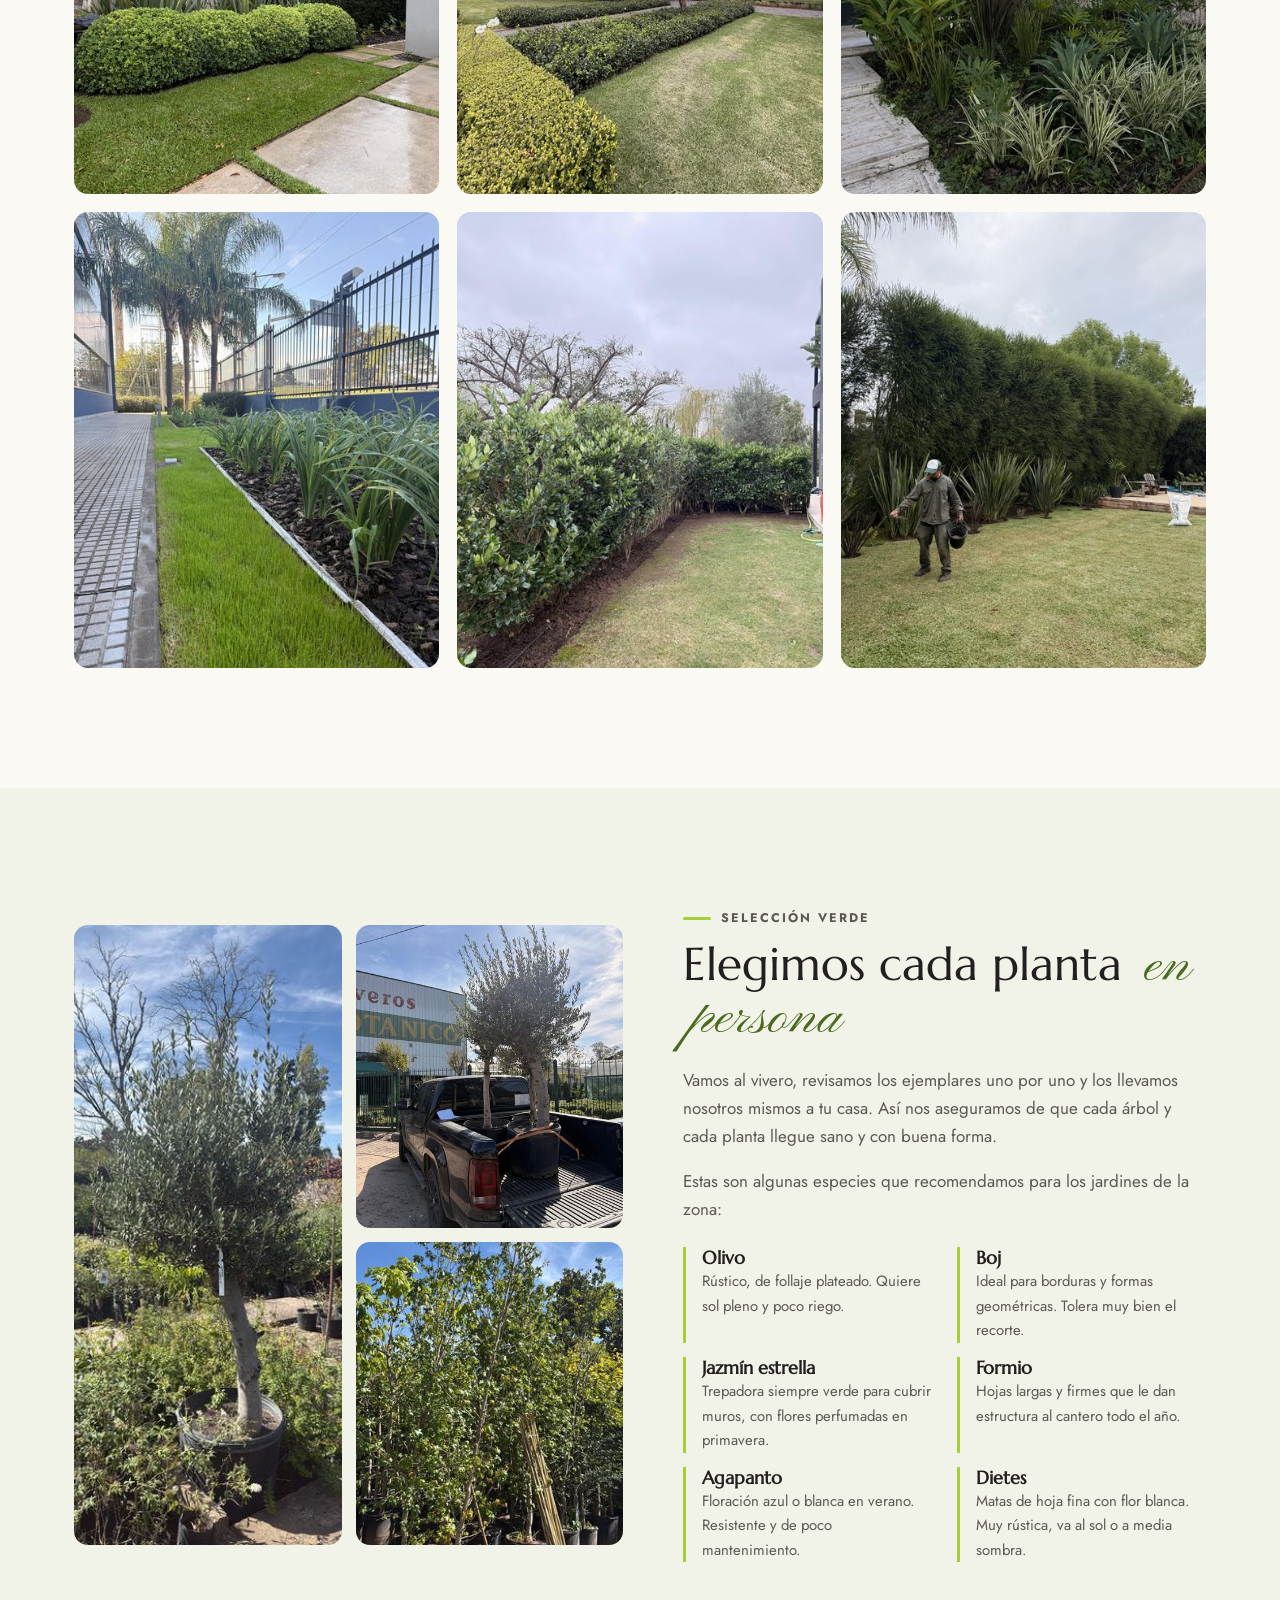
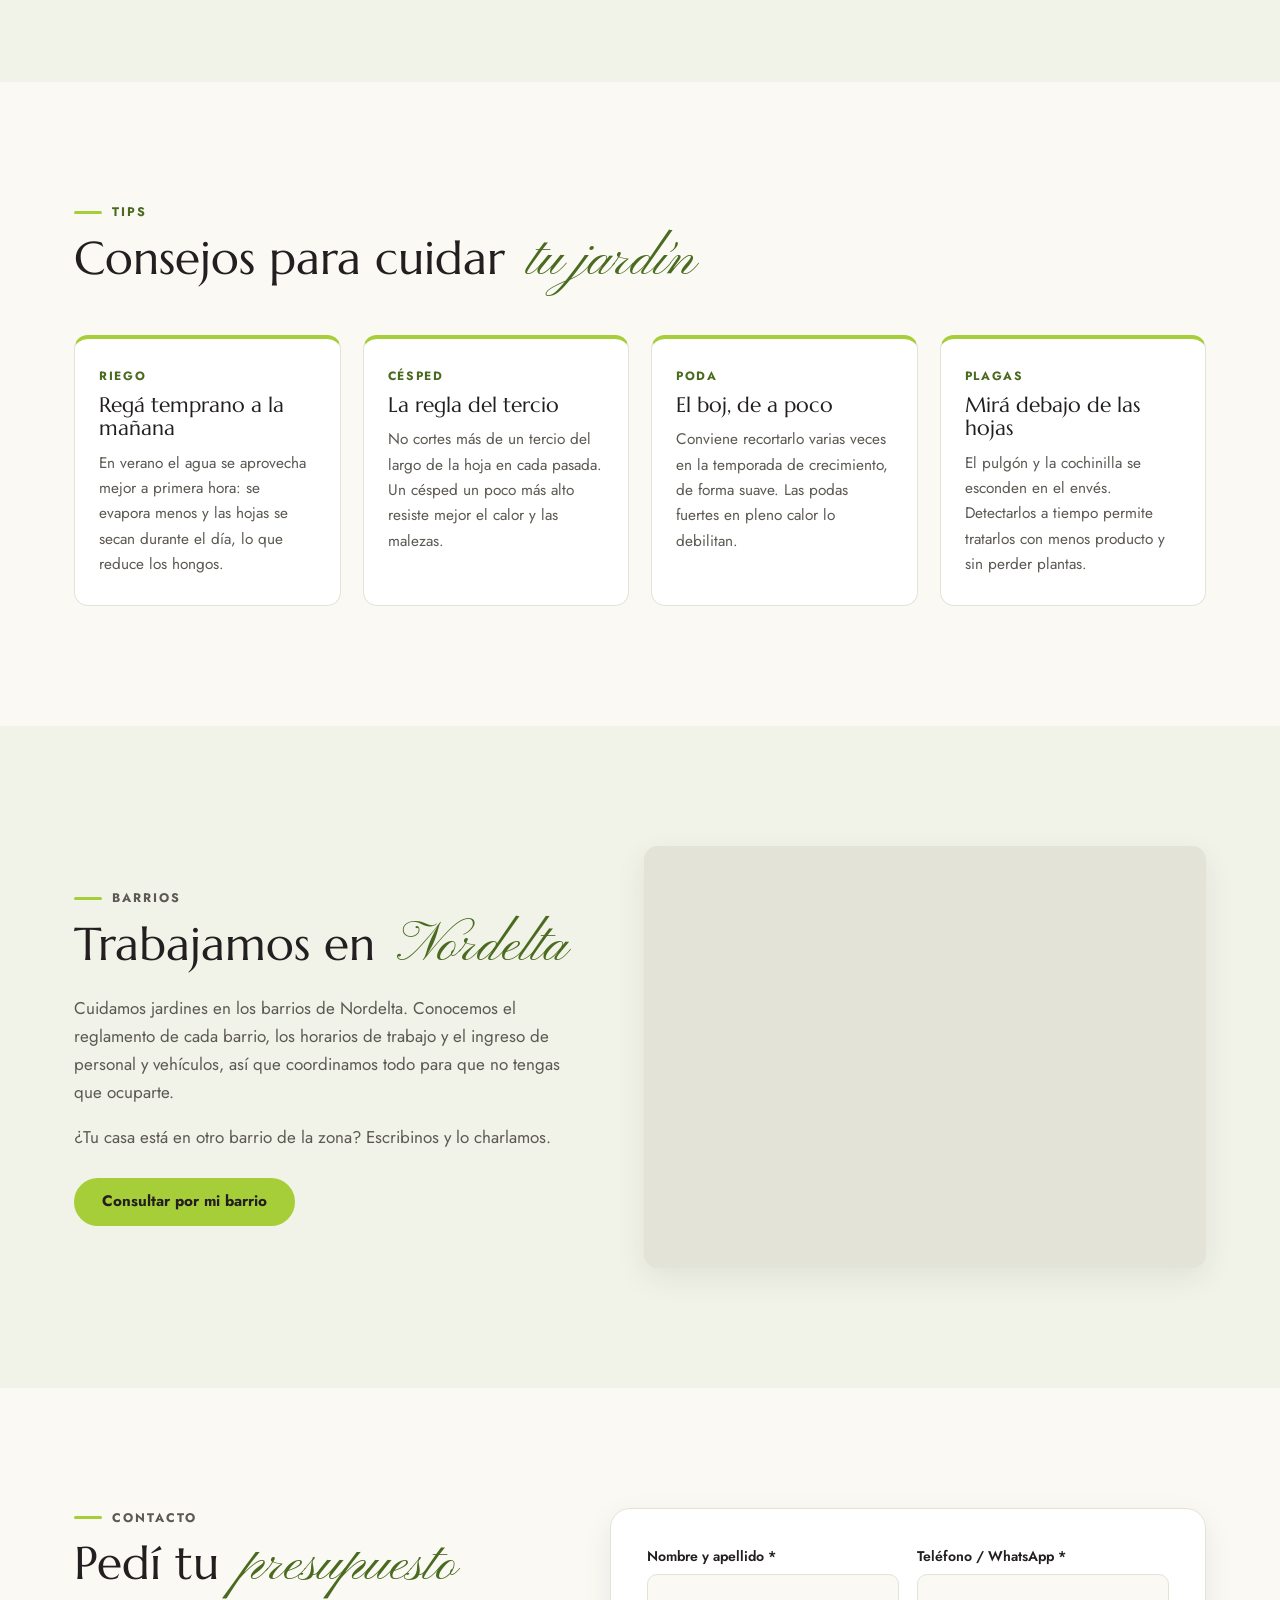
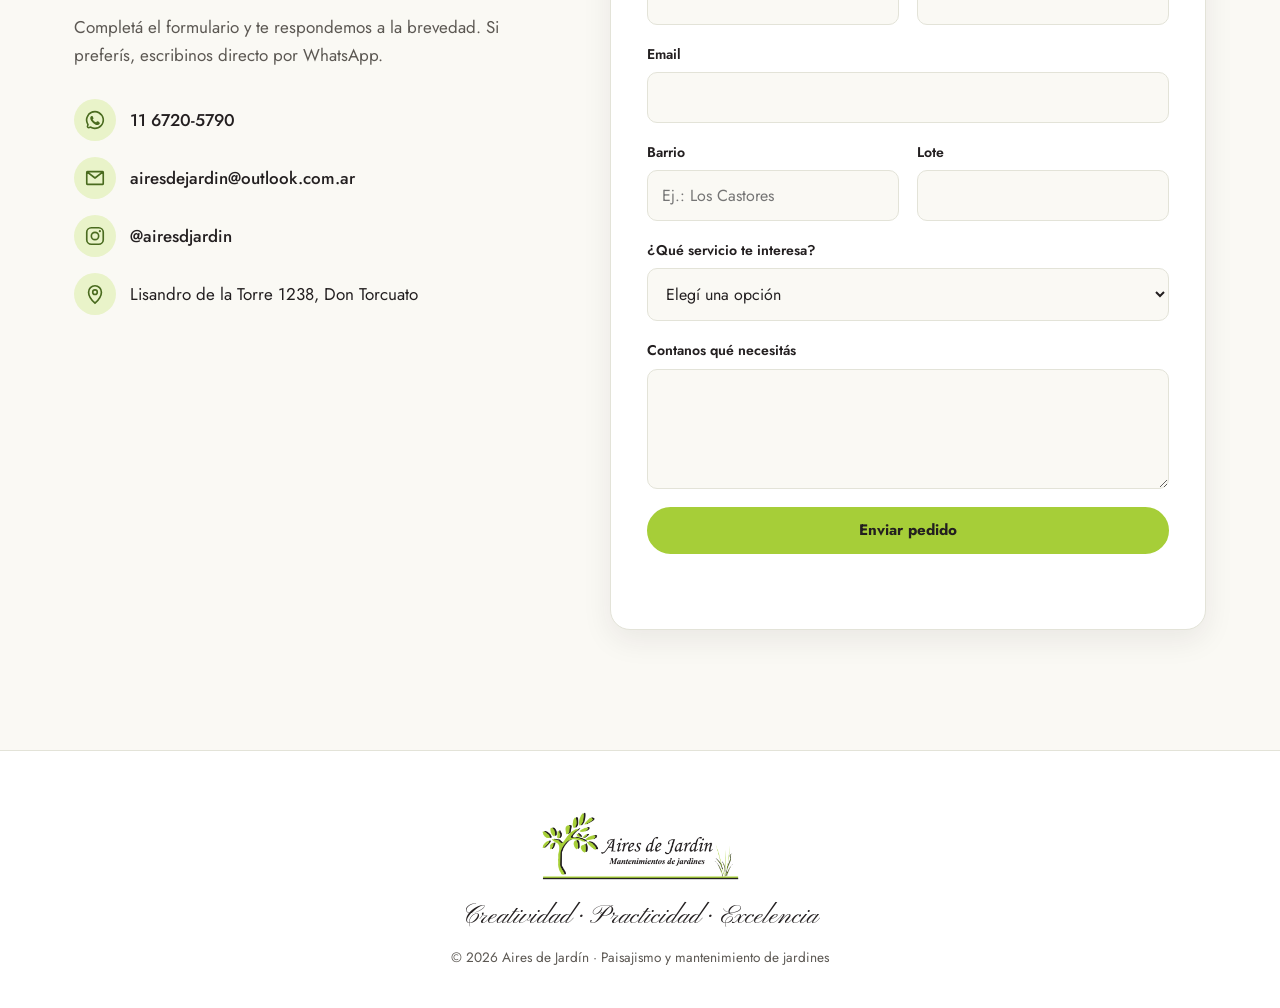
==== commit c3087f86: "Publicar web 06/10/2026 15:30" ====
--- a/index.html
+++ b/index.html
@@ -21,6 +21,9 @@
   <link rel="preconnect" href="https://fonts.googleapis.com">
   <link rel="preconnect" href="https://fonts.gstatic.com" crossorigin>
   <link href="https://fonts.googleapis.com/css2?family=Marcellus&family=Pinyon+Script&family=Jost:wght@400;500;600;700&display=swap" rel="stylesheet">
+  <!-- La primera foto del carrusel empieza a bajar enseguida (vertical en celular, horizontal en compu) -->
+  <link rel="preload" as="image" href="assets/img/hero/carrusel-1-movil.jpg" media="(max-width: 700px) and (orientation: portrait)" fetchpriority="high">
+  <link rel="preload" as="image" href="assets/img/hero/carrusel-1.jpg" media="not all and (max-width: 700px) and (orientation: portrait)" fetchpriority="high">
   <link rel="stylesheet" href="css/estilos.css">
 
   <script type="application/ld+json">
@@ -75,11 +78,11 @@
   <!-- Carrusel: estas son las fotos predeterminadas. Si en el panel se cargaron
        otras, js/sitio.js las trae de la API y reemplaza estas. -->
   <div class="carrusel" id="carrusel" aria-roledescription="carrusel" aria-label="Fotos de jardines">
-    <img class="carrusel__foto activa" src="assets/img/hero/carrusel-1.jpg" alt="Jardín con borduras de boj recortadas en forma geométrica, rosales blancos y árboles al fondo" fetchpriority="high">
-    <img class="carrusel__foto" data-src="assets/img/hero/carrusel-2.jpg" alt="Cantero curvo con formios, plantas de follaje rojo y helechos sobre césped">
-    <img class="carrusel__foto" data-src="assets/img/hero/carrusel-3.jpg" alt="Césped parejo con bordura de boj y senderos de piedra frente a una casa moderna">
-    <img class="carrusel__foto" data-src="assets/img/hero/carrusel-4.jpg" alt="Sendero de piedra partida entre borduras de boj con una casa de ladrillo al fondo">
-    <img class="carrusel__foto" data-src="assets/img/hero/carrusel-5.jpg" alt="Borduras redondeadas de boj junto a un camino de lajas y césped recién cortado">
+    <img class="carrusel__foto" data-src="assets/img/hero/carrusel-1.jpg" data-src-movil="assets/img/hero/carrusel-1-movil.jpg" alt="Jardín con borduras de boj recortadas en forma geométrica, rosales blancos y árboles al fondo" fetchpriority="high">
+    <img class="carrusel__foto" data-src="assets/img/hero/carrusel-2.jpg" data-src-movil="assets/img/hero/carrusel-2-movil.jpg" alt="Cantero curvo con formios, plantas de follaje rojo y helechos sobre césped">
+    <img class="carrusel__foto" data-src="assets/img/hero/carrusel-3.jpg" data-src-movil="assets/img/hero/carrusel-3-movil.jpg" alt="Césped parejo con bordura de boj y senderos de piedra frente a una casa moderna">
+    <img class="carrusel__foto" data-src="assets/img/hero/carrusel-4.jpg" data-src-movil="assets/img/hero/carrusel-4-movil.jpg" alt="Sendero de piedra partida entre borduras de boj con una casa de ladrillo al fondo">
+    <img class="carrusel__foto" data-src="assets/img/hero/carrusel-5.jpg" data-src-movil="assets/img/hero/carrusel-5-movil.jpg" alt="Borduras redondeadas de boj junto a un camino de lajas y césped recién cortado">
   </div>
   <div class="portada__velo"></div>
   <div class="contenedor portada__contenido">
@@ -421,6 +424,7 @@
       <p class="antetitulo">Proyectos</p>
       <h2>Jardines que <em>cuidamos</em></h2>
       <p>Algunos de los jardines en los que trabajamos. Tocá una foto para verla más grande.</p>
+      <p class="deslizar" aria-hidden="true">Deslizá para ver más</p>
     </header>
 
     <div class="galeria" id="galeria">
@@ -476,6 +480,7 @@
     <header class="seccion__titulo">
       <p class="antetitulo">Tips</p>
       <h2>Consejos para cuidar <em>tu jardín</em></h2>
+      <p class="deslizar" aria-hidden="true">Deslizá para ver más</p>
     </header>
     <div class="tips">
       <article class="tip">
--- a/css/estilos.css
+++ b/css/estilos.css
@@ -58,7 +58,10 @@
   font-size: 1.2em;
   line-height: .8;
   color: var(--verde);
-  padding-right: .06em;
+  padding: 0 .06em 0 .14em;
+  /* la letra manuscrita sobresale a la izquierda: el margen se repite en cada renglón */
+  -webkit-box-decoration-break: clone;
+  box-decoration-break: clone;
 }
 .seccion--oscura h2 em { color: var(--verde-profundo); }
 p { margin: 0 0 1em; }
@@ -752,7 +755,71 @@
   .whatsapp-flotante { right: 16px; bottom: 16px; width: 56px; height: 56px; }
 }
 
+/* Indicación "Deslizá" de las tiras horizontales: solo en celular */
+.deslizar { display: none; }
+
+/* El botón flotante de WhatsApp aparece después de la portada (ahí ya hay uno) */
+.whatsapp-flotante { transition: transform .25s, opacity .25s, visibility .25s; }
+.whatsapp-flotante.oculto { opacity: 0; visibility: hidden; transform: translateY(16px) scale(.9); }
+
+/* ═══════════ Celular (ajustes finos) ═══════════ */
+@media (max-width: 600px) {
+  .seccion { padding: 60px 0; }
+  .seccion__titulo { margin-bottom: 30px; }
+  h2 { font-size: clamp(1.85rem, 8vw, 2.3rem); }
+
+  /* Portada: el texto nunca toca las barritas del carrusel ni el encabezado */
+  .portada { min-height: calc(100svh - var(--alto-encabezado)); }
+  .portada__contenido { padding-top: 64px; padding-bottom: 36px; }
+  .portada__antetitulo { font-size: .7rem; letter-spacing: .14em; margin-bottom: .9em; }
+  .portada h1 { font-size: clamp(2.3rem, 10.5vw, 2.9rem); max-width: none; line-height: 1.08; }
+  .portada h1 em { display: inline-block; line-height: 1; margin-top: .05em; }
+  .portada__texto { font-size: 1.02rem; }
+  .portada__valores { font-size: 1.3rem; margin-bottom: 1.4em; }
+  .portada__botones { gap: 10px; }
+
+  /* Tiras que se deslizan con el dedo (galería y tips) */
+  .deslizar {
+    display: flex; align-items: center; gap: 8px;
+    margin-top: 10px !important;
+    font-size: .8rem; font-weight: 600; letter-spacing: .08em; text-transform: uppercase;
+    color: var(--verde) !important;
+  }
+  .deslizar::after { content: '→'; font-size: 1rem; animation: deslizar 1.6s ease-in-out infinite; }
+  @keyframes deslizar { 50% { transform: translateX(6px); } }
+  .galeria, .tips {
+    display: flex;
+    gap: 12px;
+    overflow-x: auto;
+    scroll-snap-type: x mandatory;
+    margin: 0 -16px;
+    padding: 0 16px 6px;
+    scroll-padding: 0 16px;
+    scrollbar-width: none;
+    -webkit-overflow-scrolling: touch;
+  }
+  .galeria::-webkit-scrollbar, .tips::-webkit-scrollbar { display: none; }
+  .galeria__item { flex: 0 0 80%; aspect-ratio: 4 / 5; border-radius: 12px; scroll-snap-align: start; }
+  .galeria__item:first-child { grid-column: auto; aspect-ratio: 4 / 5; }
+  .tip { flex: 0 0 84%; scroll-snap-align: start; }
+
+  /* Cómo trabajamos: número al costado, más compacto */
+  .pasos { gap: 26px; }
+  .pasos li { display: grid; grid-template-columns: 46px 1fr; column-gap: 16px; align-items: start; }
+  .pasos__numero { grid-row: span 2; width: 44px; height: 44px; font-size: 1.25rem; margin: 0; }
+  .pasos h3 { margin: 8px 0 4px; font-size: 1.3rem; }
+
+  .seleccion__fotos { height: 330px; }
+  .servicios__cabecera { margin-bottom: 30px; }
+  .srv__nombre { font-size: 1.15rem; }
+  .srv__tab { padding: 16px 4px; }
+  .marcas { padding: 36px 0; }
+  .pie { padding: 40px 0 90px; }
+  .pie__lema { font-size: 1.35rem; }
+}
+
 @media (prefers-reduced-motion: reduce) {
+  .deslizar::after { animation: none; }
   .carrusel__foto.activa, .carrusel__foto.saliendo { animation: none; transform: none; }
   html { scroll-behavior: auto; }
   *, *::before, *::after { transition: none !important; }
